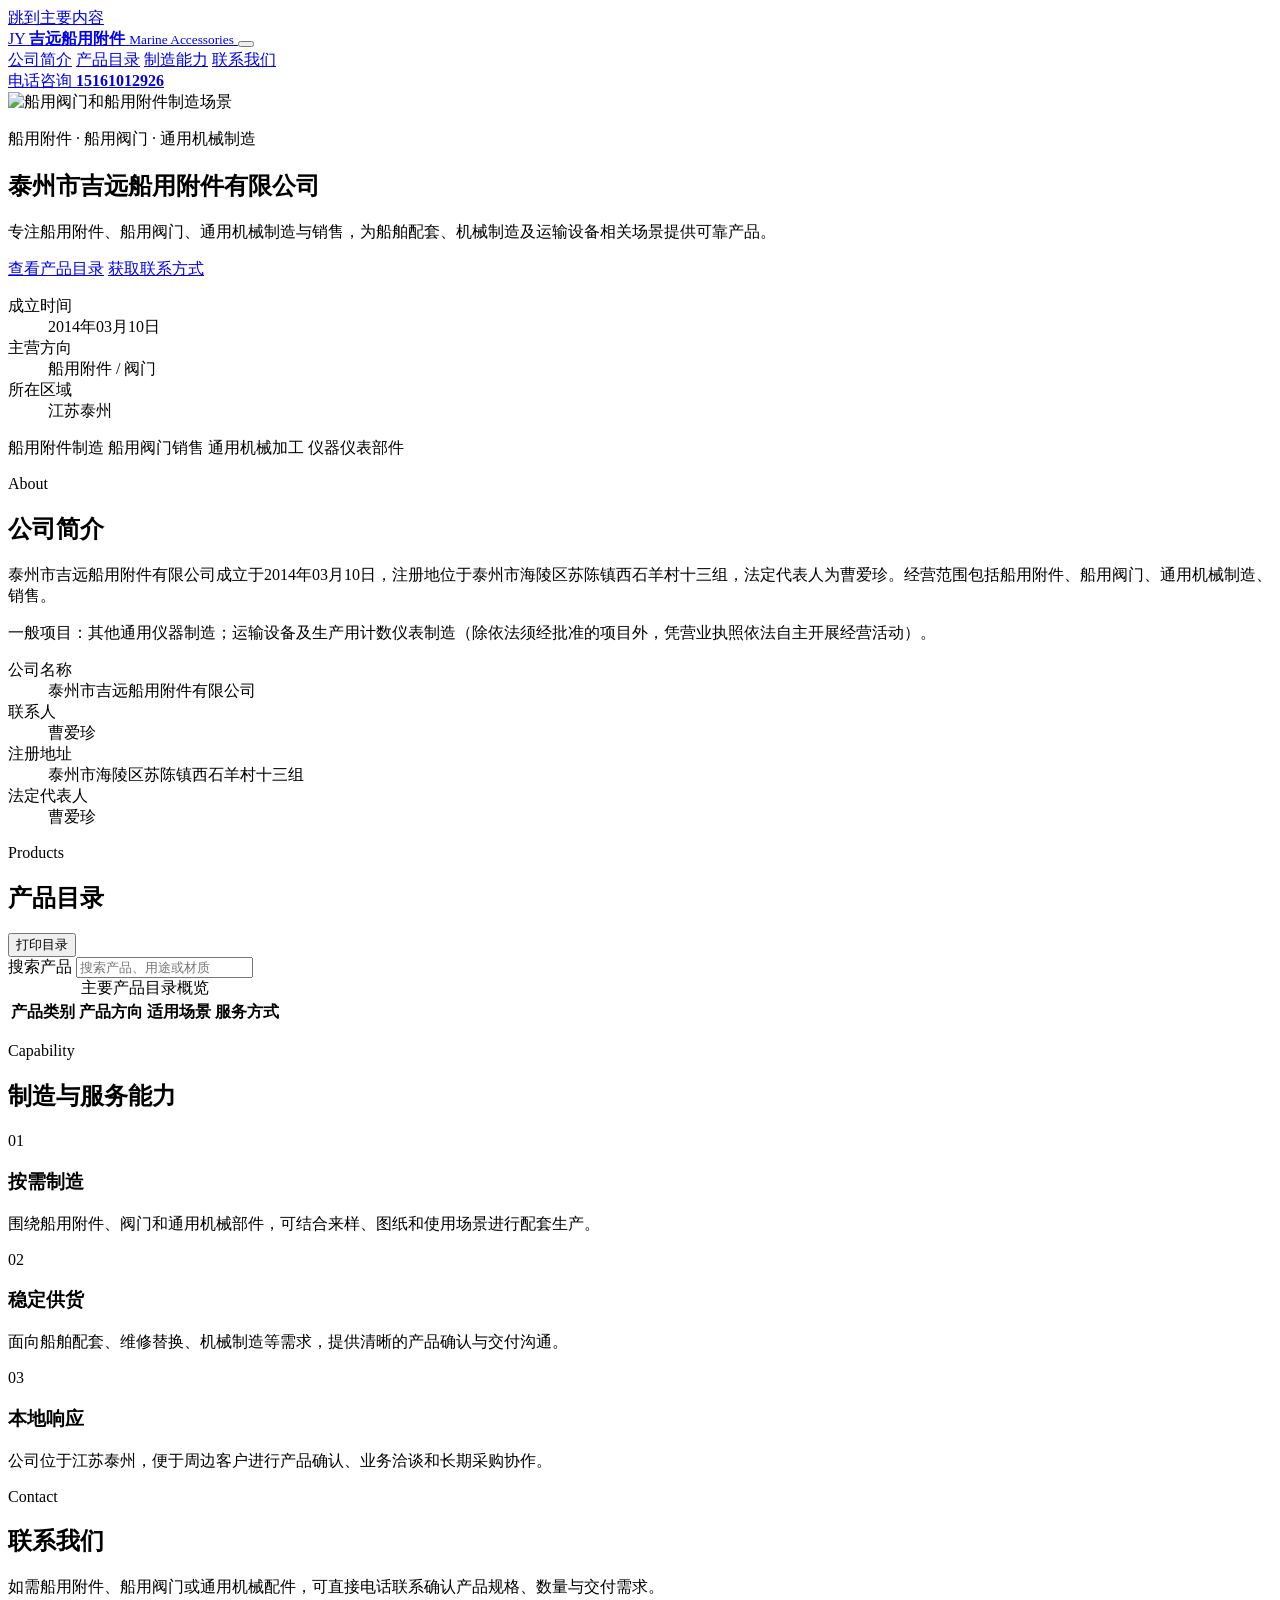
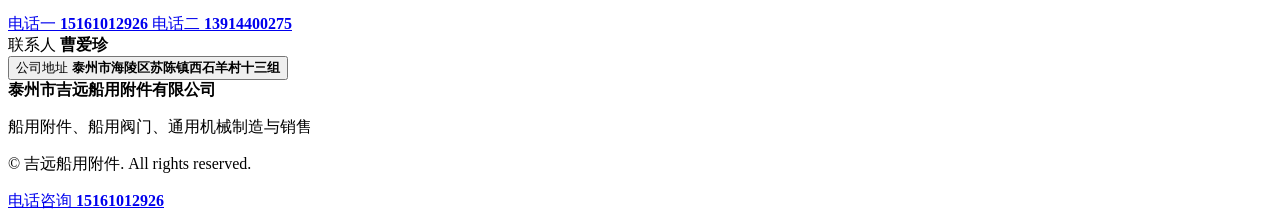
==== index.html @ 758d0b63 "Add files via upload" ====
<!doctype html>
<html lang="zh-CN">
  <head>
    <meta charset="utf-8" />
    <meta name="viewport" content="width=device-width, initial-scale=1" />
    <meta
      name="description"
      content="泰州市吉远船用附件有限公司主营船用附件、船用阀门、通用机械制造与销售。联系人：曹爱珍，电话：15161012926、13914400275。"
    />
    <title>泰州市吉远船用附件有限公司 - 船用附件与船用阀门制造</title>
    <link rel="preload" href="assets/hero-marine-valves.png" as="image" />
    <link rel="stylesheet" href="css/styles.css" />
  </head>
  <body>
    <a class="skip-link" href="#main">跳到主要内容</a>

    <header class="site-header" data-header>
      <nav class="nav-shell" aria-label="主导航">
        <a class="brand" href="#home" aria-label="返回首页">
          <span class="brand-mark" aria-hidden="true">JY</span>
          <span class="brand-text">
            <strong data-site-short-name>吉远船用附件</strong>
            <small>Marine Accessories</small>
          </span>
        </a>

        <button class="nav-toggle" type="button" aria-label="打开导航" aria-expanded="false" data-nav-toggle>
          <span></span>
          <span></span>
          <span></span>
        </button>

        <div class="nav-links" data-nav-links>
          <a href="#about">公司简介</a>
          <a href="#products">产品目录</a>
          <a href="#capability">制造能力</a>
          <a href="#contact">联系我们</a>
        </div>

        <a class="header-call" href="tel:15161012926" data-primary-phone-link>
          <span>电话咨询</span>
          <strong data-primary-phone>15161012926</strong>
        </a>
      </nav>
    </header>

    <main id="main">
      <section class="hero" id="home" aria-label="公司首页">
        <img class="hero-image" src="assets/hero-marine-valves.png" alt="船用阀门和船用附件制造场景" />
        <div class="hero-overlay" aria-hidden="true"></div>
        <div class="hero-content">
          <p class="eyebrow" data-company-tagline>船用附件 · 船用阀门 · 通用机械制造</p>
          <h1 data-company-name>泰州市吉远船用附件有限公司</h1>
          <p class="hero-summary" data-company-summary>
            专注船用附件、船用阀门、通用机械制造与销售，为船舶配套、机械制造及运输设备相关场景提供可靠产品。
          </p>
          <div class="hero-actions" aria-label="快速操作">
            <a class="button button-primary" href="#products">查看产品目录</a>
            <a class="button button-secondary" href="#contact">获取联系方式</a>
          </div>
          <dl class="hero-facts" aria-label="公司概览">
            <div>
              <dt>成立时间</dt>
              <dd data-founded>2014年03月10日</dd>
            </div>
            <div>
              <dt>主营方向</dt>
              <dd>船用附件 / 阀门</dd>
            </div>
            <div>
              <dt>所在区域</dt>
              <dd data-region>江苏泰州</dd>
            </div>
          </dl>
        </div>
      </section>

      <section class="quick-strip" aria-label="重点服务">
        <div class="quick-strip-inner">
          <span>船用附件制造</span>
          <span>船用阀门销售</span>
          <span>通用机械加工</span>
          <span>仪器仪表部件</span>
        </div>
      </section>

      <section class="section about-section" id="about">
        <div class="section-heading">
          <p class="eyebrow">About</p>
          <h2>公司简介</h2>
        </div>
        <div class="about-layout">
          <div class="about-copy">
            <p data-about-text>
              泰州市吉远船用附件有限公司成立于2014年03月10日，注册地位于泰州市海陵区苏陈镇西石羊村十三组，法定代表人为曹爱珍。经营范围包括船用附件、船用阀门、通用机械制造、销售。
            </p>
            <p data-about-extra>
              一般项目：其他通用仪器制造；运输设备及生产用计数仪表制造（除依法须经批准的项目外，凭营业执照依法自主开展经营活动）。
            </p>
          </div>
          <div class="about-panel" aria-label="企业信息">
            <dl>
              <div>
                <dt>公司名称</dt>
                <dd data-company-name-small>泰州市吉远船用附件有限公司</dd>
              </div>
              <div>
                <dt>联系人</dt>
                <dd data-contact-person>曹爱珍</dd>
              </div>
              <div>
                <dt>注册地址</dt>
                <dd data-company-address>泰州市海陵区苏陈镇西石羊村十三组</dd>
              </div>
              <div>
                <dt>法定代表人</dt>
                <dd data-legal-person>曹爱珍</dd>
              </div>
            </dl>
          </div>
        </div>
      </section>

      <section class="section product-section" id="products">
        <div class="section-heading wide">
          <div>
            <p class="eyebrow">Products</p>
            <h2>产品目录</h2>
          </div>
          <button class="button button-ghost" type="button" data-print-catalog>打印目录</button>
        </div>

        <div class="catalog-tools" aria-label="产品筛选">
          <div class="search-wrap">
            <label class="sr-only" for="product-search">搜索产品</label>
            <input id="product-search" type="search" placeholder="搜索产品、用途或材质" data-product-search />
          </div>
          <div class="filter-tabs" role="tablist" aria-label="产品分类" data-product-filters></div>
        </div>

        <div class="product-grid" data-product-grid></div>

        <div class="catalog-table-wrap">
          <table class="catalog-table">
            <caption>
              主要产品目录概览
            </caption>
            <thead>
              <tr>
                <th scope="col">产品类别</th>
                <th scope="col">产品方向</th>
                <th scope="col">适用场景</th>
                <th scope="col">服务方式</th>
              </tr>
            </thead>
            <tbody data-product-table></tbody>
          </table>
        </div>
      </section>

      <section class="section capability-section" id="capability">
        <div class="section-heading">
          <p class="eyebrow">Capability</p>
          <h2>制造与服务能力</h2>
        </div>
        <div class="capability-grid">
          <article>
            <span>01</span>
            <h3>按需制造</h3>
            <p>围绕船用附件、阀门和通用机械部件，可结合来样、图纸和使用场景进行配套生产。</p>
          </article>
          <article>
            <span>02</span>
            <h3>稳定供货</h3>
            <p>面向船舶配套、维修替换、机械制造等需求，提供清晰的产品确认与交付沟通。</p>
          </article>
          <article>
            <span>03</span>
            <h3>本地响应</h3>
            <p>公司位于江苏泰州，便于周边客户进行产品确认、业务洽谈和长期采购协作。</p>
          </article>
        </div>
      </section>

      <section class="contact-section" id="contact">
        <div class="contact-inner">
          <div class="contact-copy">
            <p class="eyebrow">Contact</p>
            <h2>联系我们</h2>
            <p>如需船用附件、船用阀门或通用机械配件，可直接电话联系确认产品规格、数量与交付需求。</p>
          </div>
          <div class="contact-list" aria-label="联系方式">
            <a class="contact-item" href="tel:15161012926" data-phone-one-link>
              <span>电话一</span>
              <strong data-phone-one>15161012926</strong>
            </a>
            <a class="contact-item" href="tel:13914400275" data-phone-two-link>
              <span>电话二</span>
              <strong data-phone-two>13914400275</strong>
            </a>
            <div class="contact-item">
              <span>联系人</span>
              <strong data-contact-person-small>曹爱珍</strong>
            </div>
            <button class="contact-item contact-address" type="button" data-copy-address>
              <span>公司地址</span>
              <strong data-company-address-small>泰州市海陵区苏陈镇西石羊村十三组</strong>
            </button>
          </div>
        </div>
      </section>
    </main>

    <footer class="site-footer">
      <div>
        <strong data-footer-company>泰州市吉远船用附件有限公司</strong>
        <p>船用附件、船用阀门、通用机械制造与销售</p>
      </div>
      <p>© <span data-year></span> <span data-footer-short>吉远船用附件</span>. All rights reserved.</p>
    </footer>

    <a class="floating-call" href="tel:15161012926" aria-label="拨打电话 15161012926" data-floating-phone>
      <span>电话咨询</span>
      <strong>15161012926</strong>
    </a>

    <script src="js/site-data.js"></script>
    <script src="js/main.js"></script>
  </body>
</html>
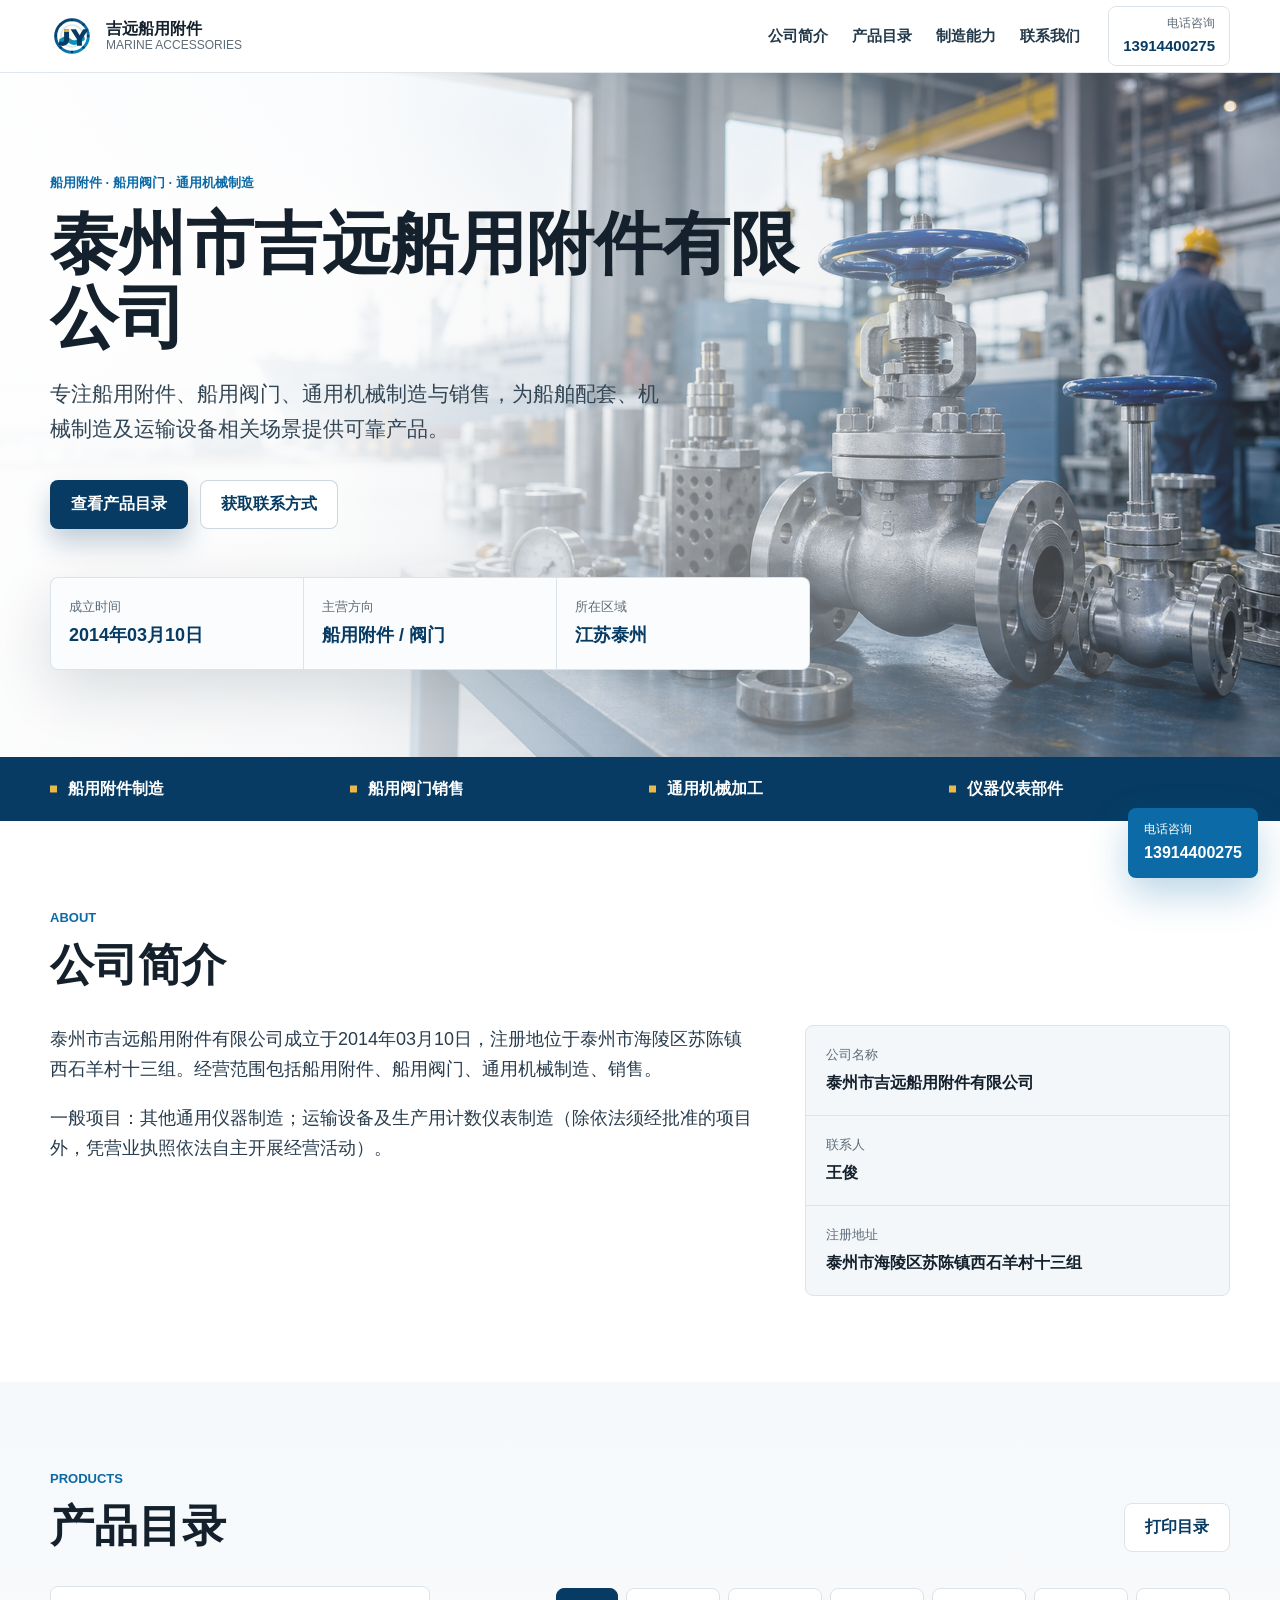
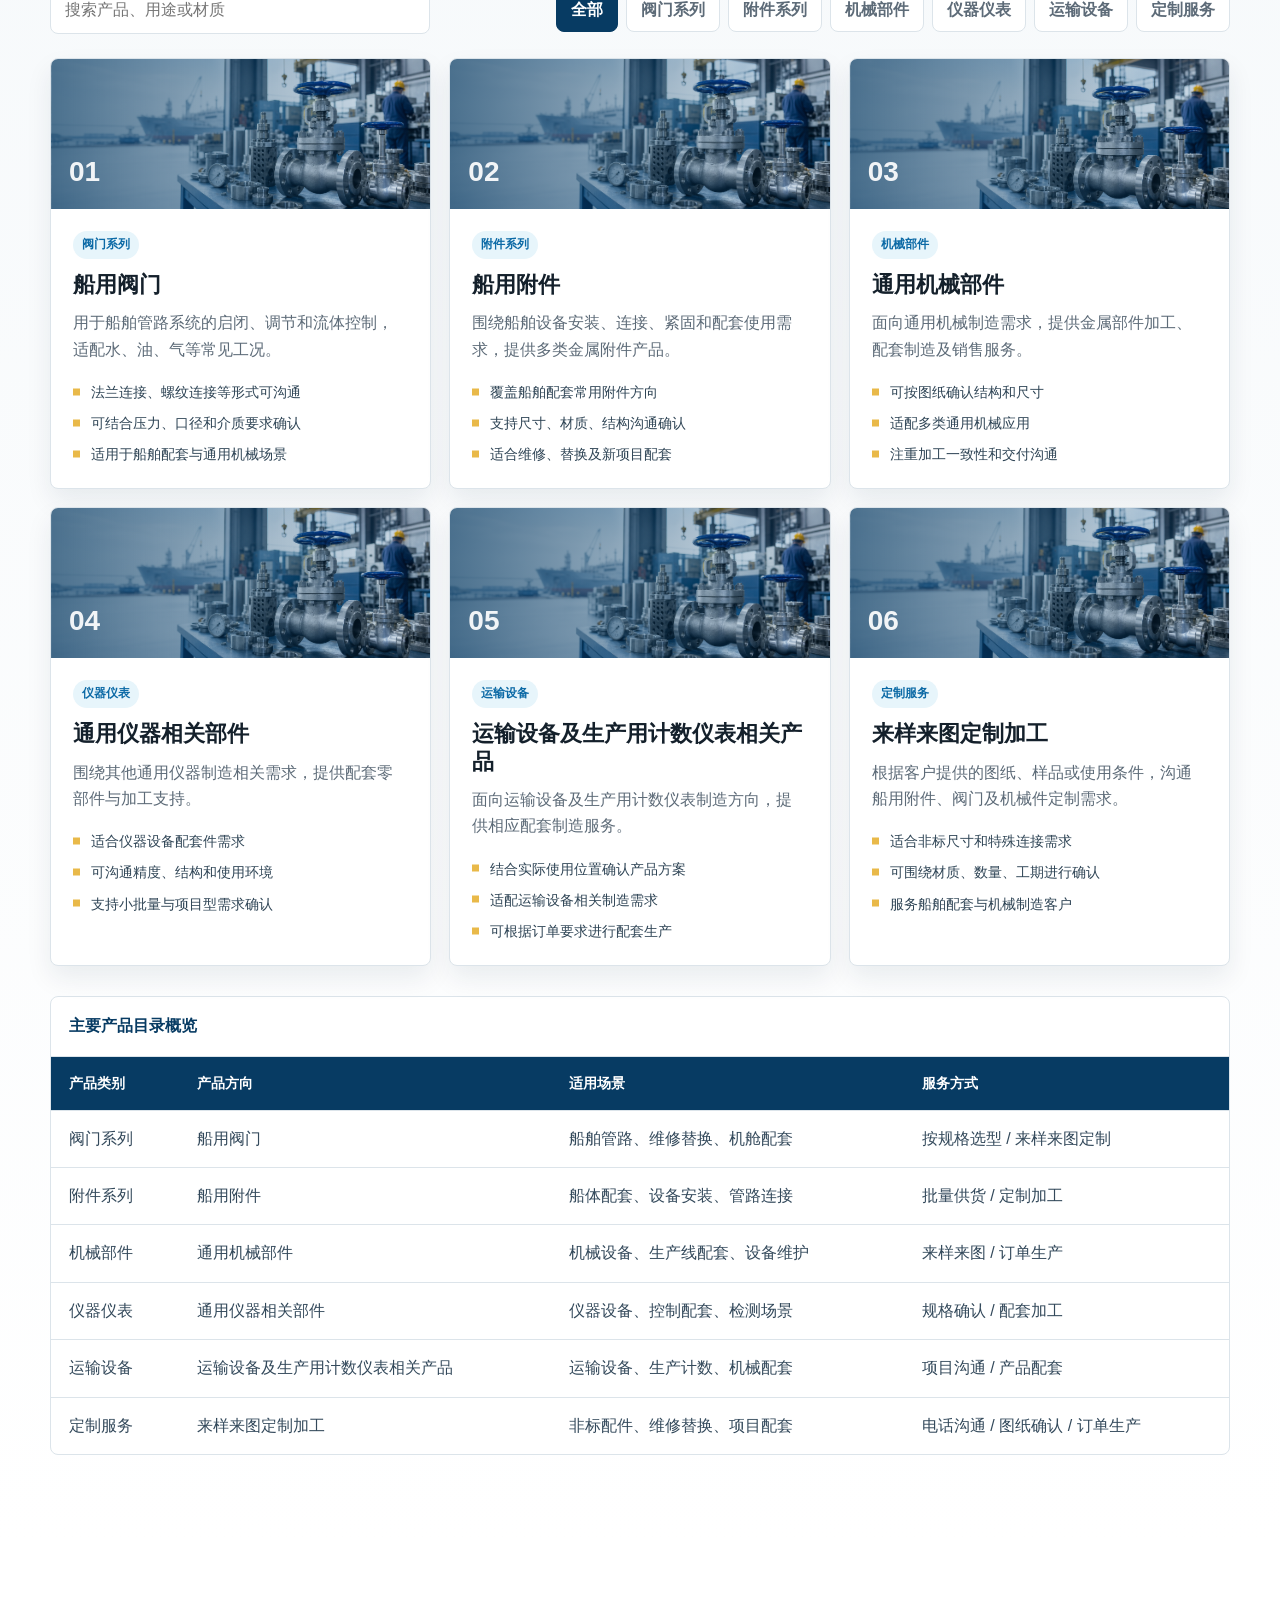
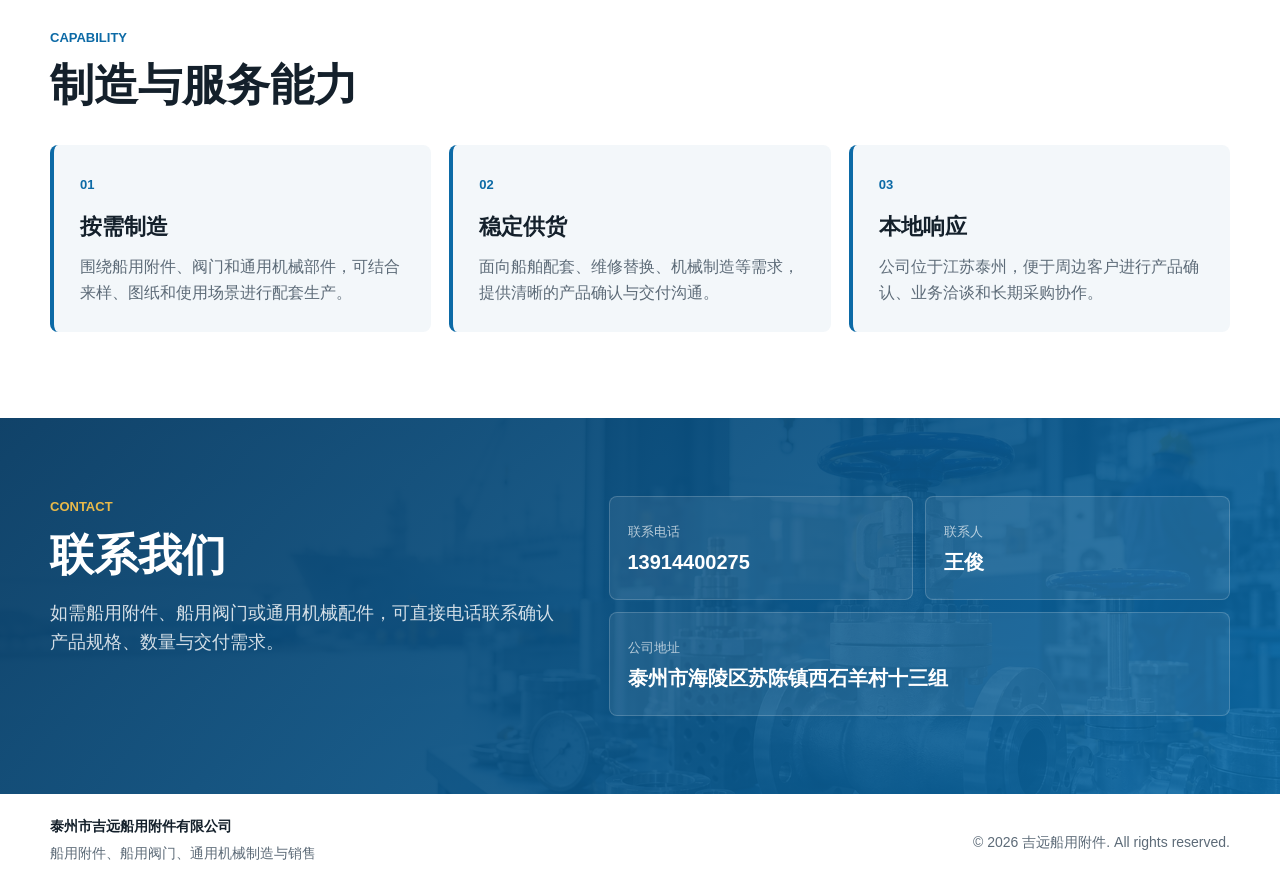
==== commit 1adcdfb9: "Add files via upload" ====
--- a/index.html
+++ b/index.html
@@ -5,9 +5,10 @@
     <meta name="viewport" content="width=device-width, initial-scale=1" />
     <meta
       name="description"
-      content="泰州市吉远船用附件有限公司主营船用附件、船用阀门、通用机械制造与销售。联系人：曹爱珍，电话：15161012926、13914400275。"
+      content="泰州市吉远船用附件有限公司主营船用附件、船用阀门、通用机械制造与销售。联系人：王俊，电话：13914400275。"
     />
     <title>泰州市吉远船用附件有限公司 - 船用附件与船用阀门制造</title>
+    <link rel="icon" type="image/svg+xml" href="assets/logo-jiyuan-mark.svg" />
     <link rel="preload" href="assets/hero-marine-valves.png" as="image" />
     <link rel="stylesheet" href="css/styles.css" />
   </head>
@@ -17,7 +18,7 @@
     <header class="site-header" data-header>
       <nav class="nav-shell" aria-label="主导航">
         <a class="brand" href="#home" aria-label="返回首页">
-          <span class="brand-mark" aria-hidden="true">JY</span>
+          <img class="brand-logo" src="assets/logo-jiyuan-mark.svg" alt="吉远船用附件标志" />
           <span class="brand-text">
             <strong data-site-short-name>吉远船用附件</strong>
             <small>Marine Accessories</small>
@@ -37,9 +38,9 @@
           <a href="#contact">联系我们</a>
         </div>
 
-        <a class="header-call" href="tel:15161012926" data-primary-phone-link>
+        <a class="header-call" href="tel:13914400275" data-primary-phone-link>
           <span>电话咨询</span>
-          <strong data-primary-phone>15161012926</strong>
+          <strong data-primary-phone>13914400275</strong>
         </a>
       </nav>
     </header>
@@ -92,7 +93,7 @@
         <div class="about-layout">
           <div class="about-copy">
             <p data-about-text>
-              泰州市吉远船用附件有限公司成立于2014年03月10日，注册地位于泰州市海陵区苏陈镇西石羊村十三组，法定代表人为曹爱珍。经营范围包括船用附件、船用阀门、通用机械制造、销售。
+              泰州市吉远船用附件有限公司成立于2014年03月10日，注册地位于泰州市海陵区苏陈镇西石羊村十三组。经营范围包括船用附件、船用阀门、通用机械制造、销售。
             </p>
             <p data-about-extra>
               一般项目：其他通用仪器制造；运输设备及生产用计数仪表制造（除依法须经批准的项目外，凭营业执照依法自主开展经营活动）。
@@ -106,15 +107,11 @@
               </div>
               <div>
                 <dt>联系人</dt>
-                <dd data-contact-person>曹爱珍</dd>
+                <dd data-contact-person>王俊</dd>
               </div>
               <div>
                 <dt>注册地址</dt>
                 <dd data-company-address>泰州市海陵区苏陈镇西石羊村十三组</dd>
-              </div>
-              <div>
-                <dt>法定代表人</dt>
-                <dd data-legal-person>曹爱珍</dd>
               </div>
             </dl>
           </div>
@@ -190,17 +187,13 @@
             <p>如需船用附件、船用阀门或通用机械配件，可直接电话联系确认产品规格、数量与交付需求。</p>
           </div>
           <div class="contact-list" aria-label="联系方式">
-            <a class="contact-item" href="tel:15161012926" data-phone-one-link>
-              <span>电话一</span>
-              <strong data-phone-one>15161012926</strong>
-            </a>
-            <a class="contact-item" href="tel:13914400275" data-phone-two-link>
-              <span>电话二</span>
-              <strong data-phone-two>13914400275</strong>
+            <a class="contact-item" href="tel:13914400275" data-phone-one-link>
+              <span>联系电话</span>
+              <strong data-phone-one>13914400275</strong>
             </a>
             <div class="contact-item">
               <span>联系人</span>
-              <strong data-contact-person-small>曹爱珍</strong>
+              <strong data-contact-person-small>王俊</strong>
             </div>
             <button class="contact-item contact-address" type="button" data-copy-address>
               <span>公司地址</span>
@@ -219,9 +212,9 @@
       <p>© <span data-year></span> <span data-footer-short>吉远船用附件</span>. All rights reserved.</p>
     </footer>
 
-    <a class="floating-call" href="tel:15161012926" aria-label="拨打电话 15161012926" data-floating-phone>
+    <a class="floating-call" href="tel:13914400275" aria-label="拨打电话 13914400275" data-floating-phone>
       <span>电话咨询</span>
-      <strong>15161012926</strong>
+      <strong>13914400275</strong>
     </a>
 
     <script src="js/site-data.js"></script>
--- a/css/styles.css
+++ b/css/styles.css
@@ -0,0 +1,895 @@
+:root {
+  --ink: #14202b;
+  --muted: #5d6b78;
+  --line: #dce4ea;
+  --paper: #ffffff;
+  --soft: #f3f7fa;
+  --navy: #073b63;
+  --blue: #0c6aa6;
+  --cyan: #0b91b9;
+  --steel: #637487;
+  --yellow: #e9b949;
+  --shadow: 0 20px 60px rgba(9, 33, 53, 0.14);
+  --radius: 8px;
+  --max: 1180px;
+}
+
+* {
+  box-sizing: border-box;
+}
+
+html {
+  scroll-behavior: smooth;
+}
+
+body {
+  margin: 0;
+  color: var(--ink);
+  background: var(--paper);
+  font-family:
+    "Microsoft YaHei",
+    "PingFang SC",
+    "Noto Sans SC",
+    Arial,
+    sans-serif;
+  line-height: 1.65;
+}
+
+a {
+  color: inherit;
+  text-decoration: none;
+}
+
+button,
+input {
+  font: inherit;
+}
+
+img {
+  display: block;
+  max-width: 100%;
+}
+
+.skip-link,
+.sr-only {
+  position: absolute;
+  width: 1px;
+  height: 1px;
+  padding: 0;
+  margin: -1px;
+  overflow: hidden;
+  clip: rect(0, 0, 0, 0);
+  white-space: nowrap;
+  border: 0;
+}
+
+.skip-link:focus {
+  z-index: 999;
+  top: 12px;
+  left: 12px;
+  width: auto;
+  height: auto;
+  padding: 10px 14px;
+  clip: auto;
+  color: #fff;
+  background: var(--navy);
+}
+
+.site-header {
+  position: sticky;
+  top: 0;
+  z-index: 30;
+  background: rgba(255, 255, 255, 0.94);
+  border-bottom: 1px solid rgba(220, 228, 234, 0.9);
+  backdrop-filter: blur(14px);
+}
+
+.nav-shell {
+  width: min(100% - 40px, var(--max));
+  min-height: 72px;
+  margin: 0 auto;
+  display: flex;
+  align-items: center;
+  gap: 28px;
+}
+
+.brand {
+  display: inline-flex;
+  align-items: center;
+  gap: 12px;
+  min-width: 240px;
+}
+
+.brand-logo {
+  width: 44px;
+  height: 44px;
+  object-fit: contain;
+  flex: 0 0 auto;
+}
+
+.brand-text {
+  display: grid;
+  line-height: 1.2;
+}
+
+.brand-text strong {
+  font-size: 16px;
+  white-space: nowrap;
+}
+
+.brand-text small {
+  color: var(--muted);
+  font-size: 12px;
+  text-transform: uppercase;
+}
+
+.nav-links {
+  display: flex;
+  align-items: center;
+  justify-content: center;
+  gap: 24px;
+  margin-left: auto;
+}
+
+.nav-links a {
+  color: #24394a;
+  font-size: 15px;
+  font-weight: 600;
+}
+
+.nav-links a:hover {
+  color: var(--blue);
+}
+
+.header-call {
+  display: inline-grid;
+  gap: 0;
+  padding: 7px 14px;
+  border: 1px solid var(--line);
+  border-radius: var(--radius);
+  background: #fff;
+  text-align: right;
+}
+
+.header-call span {
+  color: var(--muted);
+  font-size: 12px;
+}
+
+.header-call strong {
+  color: var(--navy);
+  font-size: 15px;
+}
+
+.nav-toggle {
+  display: none;
+  width: 42px;
+  height: 42px;
+  margin-left: auto;
+  padding: 0;
+  border: 1px solid var(--line);
+  border-radius: var(--radius);
+  background: #fff;
+}
+
+.nav-toggle span {
+  width: 18px;
+  height: 2px;
+  display: block;
+  margin: 4px auto;
+  background: var(--ink);
+}
+
+.hero {
+  position: relative;
+  min-height: clamp(560px, 76svh, 760px);
+  display: grid;
+  align-items: center;
+  overflow: hidden;
+  isolation: isolate;
+}
+
+.hero-image,
+.hero-overlay {
+  position: absolute;
+  inset: 0;
+  width: 100%;
+  height: 100%;
+}
+
+.hero-image {
+  object-fit: cover;
+  object-position: 62% center;
+  z-index: -2;
+}
+
+.hero-overlay {
+  z-index: -1;
+  background:
+    linear-gradient(90deg, rgba(255, 255, 255, 0.96) 0%, rgba(255, 255, 255, 0.9) 26%, rgba(255, 255, 255, 0.5) 52%, rgba(255, 255, 255, 0.1) 100%),
+    linear-gradient(0deg, rgba(3, 23, 38, 0.18), rgba(3, 23, 38, 0.02));
+}
+
+.hero-content {
+  width: min(100% - 40px, var(--max));
+  margin: 0 auto;
+  padding: 80px 0 68px;
+}
+
+.eyebrow {
+  margin: 0 0 12px;
+  color: var(--blue);
+  font-size: 13px;
+  font-weight: 800;
+  letter-spacing: 0;
+  text-transform: uppercase;
+}
+
+.hero h1 {
+  max-width: 780px;
+  margin: 0;
+  font-size: clamp(36px, 6vw, 68px);
+  line-height: 1.1;
+  letter-spacing: 0;
+}
+
+.hero-summary {
+  max-width: 620px;
+  margin: 22px 0 0;
+  color: #334655;
+  font-size: clamp(17px, 2vw, 21px);
+}
+
+.hero-actions {
+  display: flex;
+  flex-wrap: wrap;
+  gap: 12px;
+  margin: 34px 0 0;
+}
+
+.button {
+  min-height: 46px;
+  display: inline-flex;
+  align-items: center;
+  justify-content: center;
+  gap: 8px;
+  padding: 10px 20px;
+  border: 1px solid transparent;
+  border-radius: var(--radius);
+  cursor: pointer;
+  font-weight: 800;
+  transition:
+    transform 0.2s ease,
+    box-shadow 0.2s ease,
+    background 0.2s ease;
+}
+
+.button:hover {
+  transform: translateY(-1px);
+}
+
+.button-primary {
+  color: #fff;
+  background: var(--navy);
+  box-shadow: 0 14px 26px rgba(7, 59, 99, 0.24);
+}
+
+.button-secondary {
+  color: var(--navy);
+  background: rgba(255, 255, 255, 0.86);
+  border-color: rgba(7, 59, 99, 0.2);
+}
+
+.button-ghost {
+  color: var(--navy);
+  background: #fff;
+  border-color: var(--line);
+}
+
+.hero-facts {
+  max-width: 760px;
+  display: grid;
+  grid-template-columns: repeat(3, minmax(0, 1fr));
+  gap: 1px;
+  margin: 48px 0 0;
+  padding: 0;
+  overflow: hidden;
+  border: 1px solid rgba(220, 228, 234, 0.95);
+  border-radius: var(--radius);
+  background: var(--line);
+  box-shadow: var(--shadow);
+}
+
+.hero-facts div {
+  padding: 18px;
+  background: rgba(255, 255, 255, 0.9);
+}
+
+.hero-facts dt {
+  color: var(--muted);
+  font-size: 13px;
+}
+
+.hero-facts dd {
+  margin: 4px 0 0;
+  color: var(--navy);
+  font-size: 18px;
+  font-weight: 800;
+}
+
+.quick-strip {
+  background: var(--navy);
+  color: #fff;
+}
+
+.quick-strip-inner {
+  width: min(100% - 40px, var(--max));
+  min-height: 64px;
+  margin: 0 auto;
+  display: grid;
+  grid-template-columns: repeat(4, minmax(0, 1fr));
+  align-items: center;
+  gap: 18px;
+}
+
+.quick-strip-inner span {
+  position: relative;
+  padding-left: 18px;
+  font-weight: 700;
+}
+
+.quick-strip-inner span::before {
+  content: "";
+  position: absolute;
+  left: 0;
+  top: 50%;
+  width: 7px;
+  height: 7px;
+  background: var(--yellow);
+  transform: translateY(-50%);
+}
+
+.section {
+  width: min(100% - 40px, var(--max));
+  margin: 0 auto;
+  padding: 86px 0;
+}
+
+.section-heading {
+  max-width: 720px;
+  margin-bottom: 34px;
+}
+
+.section-heading.wide {
+  max-width: none;
+  display: flex;
+  align-items: end;
+  justify-content: space-between;
+  gap: 24px;
+}
+
+.section-heading h2,
+.contact-copy h2 {
+  margin: 0;
+  font-size: clamp(28px, 4vw, 44px);
+  line-height: 1.15;
+  letter-spacing: 0;
+}
+
+.about-layout {
+  display: grid;
+  grid-template-columns: minmax(0, 1.25fr) minmax(320px, 0.75fr);
+  gap: 46px;
+  align-items: start;
+}
+
+.about-copy {
+  color: #293d4e;
+  font-size: 18px;
+}
+
+.about-copy p {
+  margin: 0 0 20px;
+}
+
+.about-panel {
+  border: 1px solid var(--line);
+  border-radius: var(--radius);
+  background: var(--soft);
+}
+
+.about-panel dl {
+  margin: 0;
+}
+
+.about-panel div {
+  padding: 18px 20px;
+  border-bottom: 1px solid var(--line);
+}
+
+.about-panel div:last-child {
+  border-bottom: 0;
+}
+
+.about-panel dt {
+  color: var(--muted);
+  font-size: 13px;
+}
+
+.about-panel dd {
+  margin: 5px 0 0;
+  font-weight: 800;
+}
+
+.product-section {
+  width: 100%;
+  max-width: none;
+  padding-left: max(20px, calc((100% - var(--max)) / 2));
+  padding-right: max(20px, calc((100% - var(--max)) / 2));
+  background: linear-gradient(180deg, #f6f9fb 0%, #fff 100%);
+}
+
+.catalog-tools {
+  display: grid;
+  grid-template-columns: minmax(260px, 380px) 1fr;
+  gap: 16px;
+  align-items: center;
+  margin-bottom: 24px;
+}
+
+.search-wrap input {
+  width: 100%;
+  min-height: 46px;
+  padding: 10px 14px;
+  border: 1px solid var(--line);
+  border-radius: var(--radius);
+  background: #fff;
+  outline: none;
+}
+
+.search-wrap input:focus {
+  border-color: var(--blue);
+  box-shadow: 0 0 0 4px rgba(12, 106, 166, 0.12);
+}
+
+.filter-tabs {
+  display: flex;
+  flex-wrap: wrap;
+  justify-content: flex-end;
+  gap: 8px;
+}
+
+.filter-tabs button {
+  min-height: 40px;
+  padding: 8px 14px;
+  color: var(--muted);
+  border: 1px solid var(--line);
+  border-radius: var(--radius);
+  background: #fff;
+  cursor: pointer;
+  font-weight: 700;
+}
+
+.filter-tabs button[aria-selected="true"] {
+  color: #fff;
+  border-color: var(--navy);
+  background: var(--navy);
+}
+
+.product-grid {
+  display: grid;
+  grid-template-columns: repeat(3, minmax(0, 1fr));
+  gap: 18px;
+}
+
+.product-card {
+  display: grid;
+  grid-template-rows: 150px 1fr;
+  min-height: 420px;
+  overflow: hidden;
+  border: 1px solid var(--line);
+  border-radius: var(--radius);
+  background: #fff;
+  box-shadow: 0 12px 26px rgba(16, 44, 64, 0.08);
+}
+
+.product-visual {
+  position: relative;
+  background-image:
+    linear-gradient(90deg, rgba(7, 59, 99, 0.72), rgba(12, 106, 166, 0.1)),
+    url("../assets/hero-marine-valves.png");
+  background-size: cover;
+  background-position: var(--visual-position, center);
+}
+
+.product-visual span {
+  position: absolute;
+  left: 18px;
+  bottom: 14px;
+  color: rgba(255, 255, 255, 0.92);
+  font-size: 28px;
+  font-weight: 900;
+}
+
+.product-body {
+  display: grid;
+  align-content: start;
+  padding: 22px;
+}
+
+.product-category {
+  width: fit-content;
+  margin-bottom: 12px;
+  padding: 4px 9px;
+  color: var(--blue);
+  background: #e7f5fb;
+  border-radius: 999px;
+  font-size: 12px;
+  font-weight: 800;
+}
+
+.product-card h3 {
+  margin: 0;
+  font-size: 22px;
+  line-height: 1.25;
+}
+
+.product-card p {
+  margin: 12px 0 0;
+  color: var(--muted);
+}
+
+.product-card ul {
+  display: grid;
+  gap: 8px;
+  margin: 18px 0 0;
+  padding: 0;
+  list-style: none;
+}
+
+.product-card li {
+  position: relative;
+  padding-left: 18px;
+  color: #2e4455;
+  font-size: 14px;
+}
+
+.product-card li::before {
+  content: "";
+  position: absolute;
+  left: 0;
+  top: 0.75em;
+  width: 7px;
+  height: 7px;
+  background: var(--yellow);
+  transform: translateY(-50%);
+}
+
+.catalog-table-wrap {
+  margin-top: 30px;
+  overflow-x: auto;
+  border: 1px solid var(--line);
+  border-radius: var(--radius);
+  background: #fff;
+}
+
+.catalog-table {
+  width: 100%;
+  min-width: 760px;
+  border-collapse: collapse;
+}
+
+.catalog-table caption {
+  padding: 16px 18px;
+  color: var(--navy);
+  font-weight: 900;
+  text-align: left;
+}
+
+.catalog-table th,
+.catalog-table td {
+  padding: 15px 18px;
+  border-top: 1px solid var(--line);
+  text-align: left;
+  vertical-align: top;
+}
+
+.catalog-table th {
+  color: #fff;
+  background: var(--navy);
+  font-size: 14px;
+}
+
+.catalog-table td {
+  color: #33495b;
+}
+
+.capability-grid {
+  display: grid;
+  grid-template-columns: repeat(3, minmax(0, 1fr));
+  gap: 18px;
+}
+
+.capability-grid article {
+  padding: 26px;
+  border-left: 4px solid var(--blue);
+  border-radius: var(--radius);
+  background: var(--soft);
+}
+
+.capability-grid span {
+  color: var(--blue);
+  font-size: 13px;
+  font-weight: 900;
+}
+
+.capability-grid h3 {
+  margin: 12px 0 8px;
+  font-size: 22px;
+}
+
+.capability-grid p {
+  margin: 0;
+  color: var(--muted);
+}
+
+.contact-section {
+  color: #fff;
+  background:
+    linear-gradient(135deg, rgba(7, 59, 99, 0.96), rgba(12, 106, 166, 0.9)),
+    url("../assets/hero-marine-valves.png");
+  background-size: cover;
+  background-position: center;
+}
+
+.contact-inner {
+  width: min(100% - 40px, var(--max));
+  margin: 0 auto;
+  display: grid;
+  grid-template-columns: minmax(0, 0.9fr) minmax(360px, 1.1fr);
+  gap: 50px;
+  padding: 78px 0;
+  align-items: start;
+}
+
+.contact-copy p:not(.eyebrow) {
+  max-width: 560px;
+  color: rgba(255, 255, 255, 0.82);
+  font-size: 18px;
+}
+
+.contact-copy .eyebrow {
+  color: var(--yellow);
+}
+
+.contact-list {
+  display: grid;
+  grid-template-columns: repeat(2, minmax(0, 1fr));
+  gap: 12px;
+}
+
+.contact-item {
+  min-height: 104px;
+  display: grid;
+  align-content: center;
+  gap: 6px;
+  padding: 18px;
+  color: #fff;
+  border: 1px solid rgba(255, 255, 255, 0.18);
+  border-radius: var(--radius);
+  background: rgba(255, 255, 255, 0.08);
+  text-align: left;
+}
+
+button.contact-item {
+  cursor: pointer;
+}
+
+.contact-item span {
+  color: rgba(255, 255, 255, 0.68);
+  font-size: 13px;
+}
+
+.contact-item strong {
+  font-size: 20px;
+  line-height: 1.35;
+}
+
+.contact-address {
+  grid-column: 1 / -1;
+}
+
+.site-footer {
+  width: min(100% - 40px, var(--max));
+  min-height: 96px;
+  margin: 0 auto;
+  display: flex;
+  align-items: center;
+  justify-content: space-between;
+  gap: 24px;
+  color: var(--muted);
+  font-size: 14px;
+}
+
+.site-footer strong {
+  color: var(--ink);
+}
+
+.site-footer p {
+  margin: 4px 0;
+}
+
+.floating-call {
+  position: fixed;
+  right: 22px;
+  bottom: 22px;
+  z-index: 20;
+  display: grid;
+  gap: 0;
+  padding: 12px 16px;
+  color: #fff;
+  background: var(--blue);
+  border-radius: var(--radius);
+  box-shadow: 0 16px 38px rgba(12, 106, 166, 0.28);
+}
+
+.floating-call span {
+  font-size: 12px;
+}
+
+.floating-call strong {
+  font-size: 16px;
+}
+
+@media (max-width: 960px) {
+  .header-call {
+    display: none;
+  }
+
+  .nav-toggle {
+    display: inline-grid;
+    place-items: center;
+  }
+
+  .nav-links {
+    position: absolute;
+    left: 20px;
+    right: 20px;
+    top: 78px;
+    display: none;
+    flex-direction: column;
+    align-items: stretch;
+    gap: 0;
+    margin: 0;
+    overflow: hidden;
+    border: 1px solid var(--line);
+    border-radius: var(--radius);
+    background: #fff;
+    box-shadow: var(--shadow);
+  }
+
+  .nav-links.is-open {
+    display: flex;
+  }
+
+  .nav-links a {
+    padding: 14px 16px;
+    border-bottom: 1px solid var(--line);
+  }
+
+  .nav-links a:last-child {
+    border-bottom: 0;
+  }
+
+  .quick-strip-inner,
+  .about-layout,
+  .catalog-tools,
+  .capability-grid,
+  .contact-inner {
+    grid-template-columns: 1fr;
+  }
+
+  .filter-tabs {
+    justify-content: flex-start;
+  }
+
+  .product-grid {
+    grid-template-columns: repeat(2, minmax(0, 1fr));
+  }
+}
+
+@media (max-width: 640px) {
+  .nav-shell,
+  .hero-content,
+  .section,
+  .contact-inner,
+  .site-footer,
+  .quick-strip-inner {
+    width: min(100% - 28px, var(--max));
+  }
+
+  .brand {
+    min-width: 0;
+  }
+
+  .brand-text strong {
+    max-width: 210px;
+    overflow: hidden;
+    text-overflow: ellipsis;
+  }
+
+  .hero {
+    min-height: 660px;
+  }
+
+  .hero-overlay {
+    background: linear-gradient(90deg, rgba(255, 255, 255, 0.96), rgba(255, 255, 255, 0.76));
+  }
+
+  .hero h1 {
+    font-size: 38px;
+  }
+
+  .hero-facts,
+  .product-grid,
+  .contact-list {
+    grid-template-columns: 1fr;
+  }
+
+  .section {
+    padding: 64px 0;
+  }
+
+  .product-section {
+    padding-left: 14px;
+    padding-right: 14px;
+  }
+
+  .section-heading.wide {
+    display: grid;
+    align-items: start;
+  }
+
+  .product-card {
+    min-height: auto;
+  }
+
+  .site-footer {
+    padding: 22px 0 86px;
+    display: grid;
+  }
+
+  .floating-call {
+    left: 14px;
+    right: 14px;
+    bottom: 14px;
+    display: flex;
+    justify-content: center;
+    gap: 10px;
+    text-align: center;
+  }
+}
+
+@media print {
+  .site-header,
+  .hero,
+  .quick-strip,
+  .about-section,
+  .capability-section,
+  .contact-section,
+  .site-footer,
+  .floating-call,
+  .catalog-tools,
+  .button {
+    display: none !important;
+  }
+
+  .product-section {
+    padding: 0;
+    background: #fff;
+  }
+
+  .product-grid {
+    grid-template-columns: repeat(2, 1fr);
+  }
+}
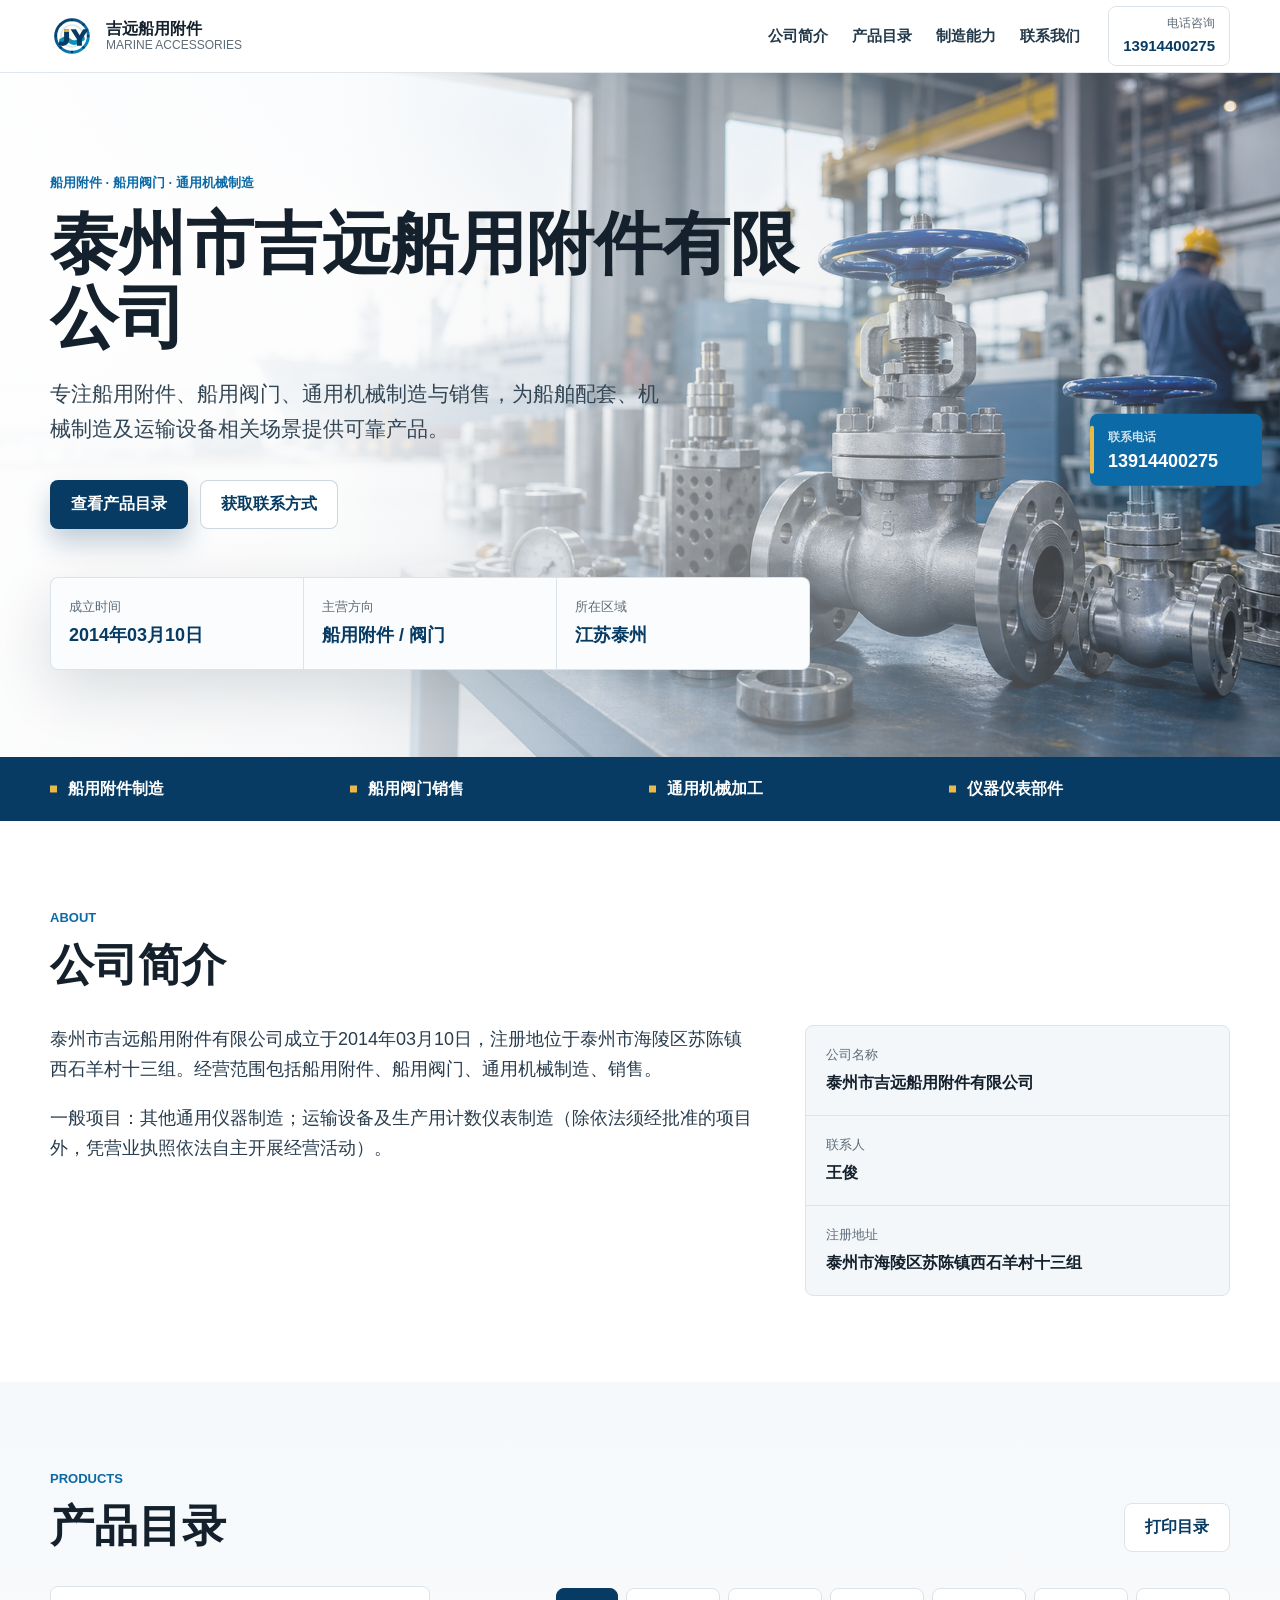
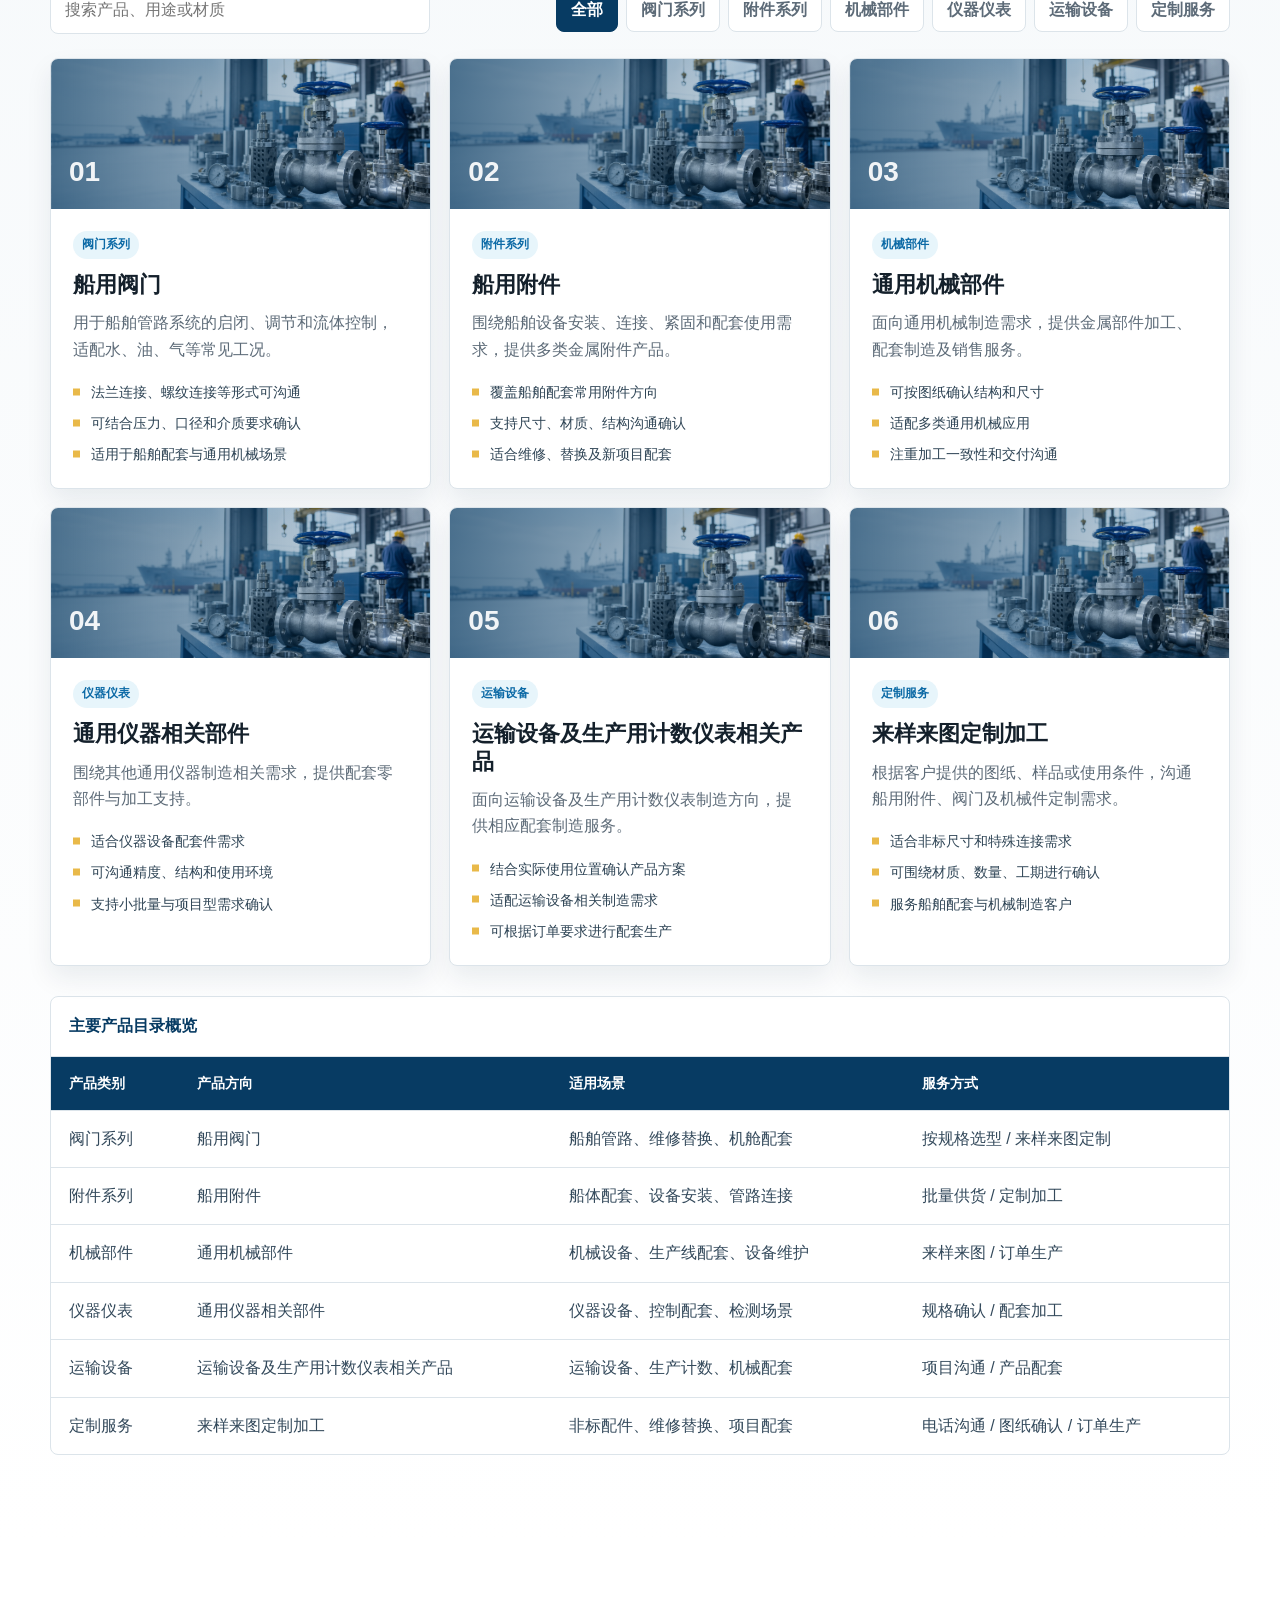
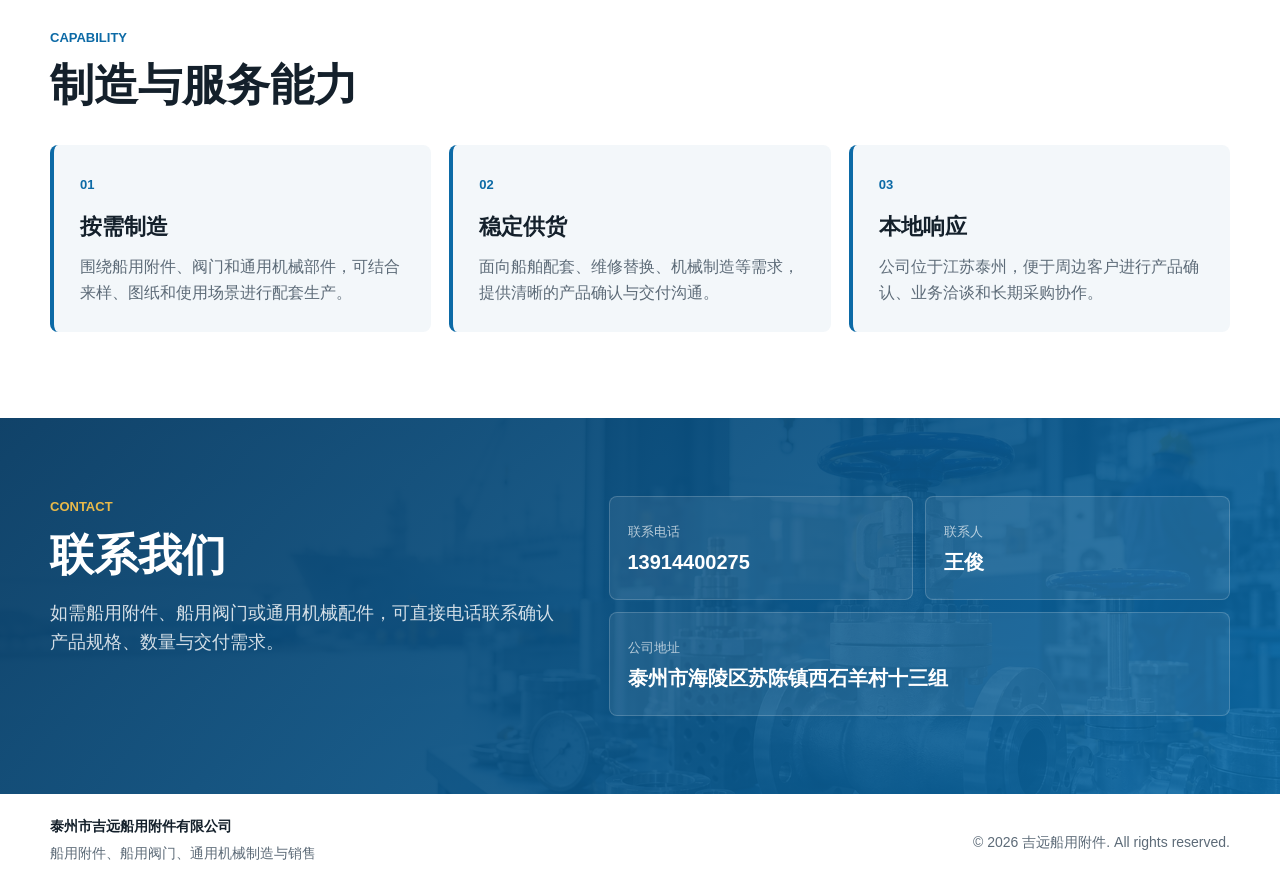
==== commit 3d21a5f7: "Add files via upload" ====
--- a/index.html
+++ b/index.html
@@ -212,8 +212,8 @@
       <p>© <span data-year></span> <span data-footer-short>吉远船用附件</span>. All rights reserved.</p>
     </footer>
 
-    <a class="floating-call" href="tel:13914400275" aria-label="拨打电话 13914400275" data-floating-phone>
-      <span>电话咨询</span>
+    <a class="floating-call" href="tel:13914400275" aria-label="拨打联系电话 13914400275" data-floating-phone>
+      <span>联系电话</span>
       <strong>13914400275</strong>
     </a>
 
--- a/css/styles.css
+++ b/css/styles.css
@@ -721,24 +721,50 @@
 
 .floating-call {
   position: fixed;
-  right: 22px;
-  bottom: 22px;
-  z-index: 20;
-  display: grid;
-  gap: 0;
-  padding: 12px 16px;
+  right: 18px;
+  top: 50%;
+  z-index: 40;
+  display: grid;
+  gap: 2px;
+  min-width: 172px;
+  padding: 14px 16px 14px 18px;
   color: #fff;
   background: var(--blue);
   border-radius: var(--radius);
-  box-shadow: 0 16px 38px rgba(12, 106, 166, 0.28);
+  box-shadow: 0 18px 42px rgba(12, 106, 166, 0.32);
+  transform: translateY(-50%);
+  transition:
+    background 0.2s ease,
+    box-shadow 0.2s ease,
+    transform 0.2s ease;
+}
+
+.floating-call::before {
+  content: "";
+  position: absolute;
+  left: 0;
+  top: 12px;
+  bottom: 12px;
+  width: 4px;
+  background: var(--yellow);
+  border-radius: 999px;
+}
+
+.floating-call:hover {
+  background: var(--navy);
+  box-shadow: 0 20px 48px rgba(7, 59, 99, 0.36);
+  transform: translateY(-50%) translateX(-3px);
 }
 
 .floating-call span {
+  color: rgba(255, 255, 255, 0.78);
   font-size: 12px;
+  font-weight: 700;
 }
 
 .floating-call strong {
-  font-size: 16px;
+  font-size: 18px;
+  line-height: 1.25;
 }
 
 @media (max-width: 960px) {
@@ -862,11 +888,18 @@
   .floating-call {
     left: 14px;
     right: 14px;
+    top: auto;
     bottom: 14px;
     display: flex;
     justify-content: center;
     gap: 10px;
     text-align: center;
+    min-width: 0;
+    transform: none;
+  }
+
+  .floating-call:hover {
+    transform: none;
   }
 }
 
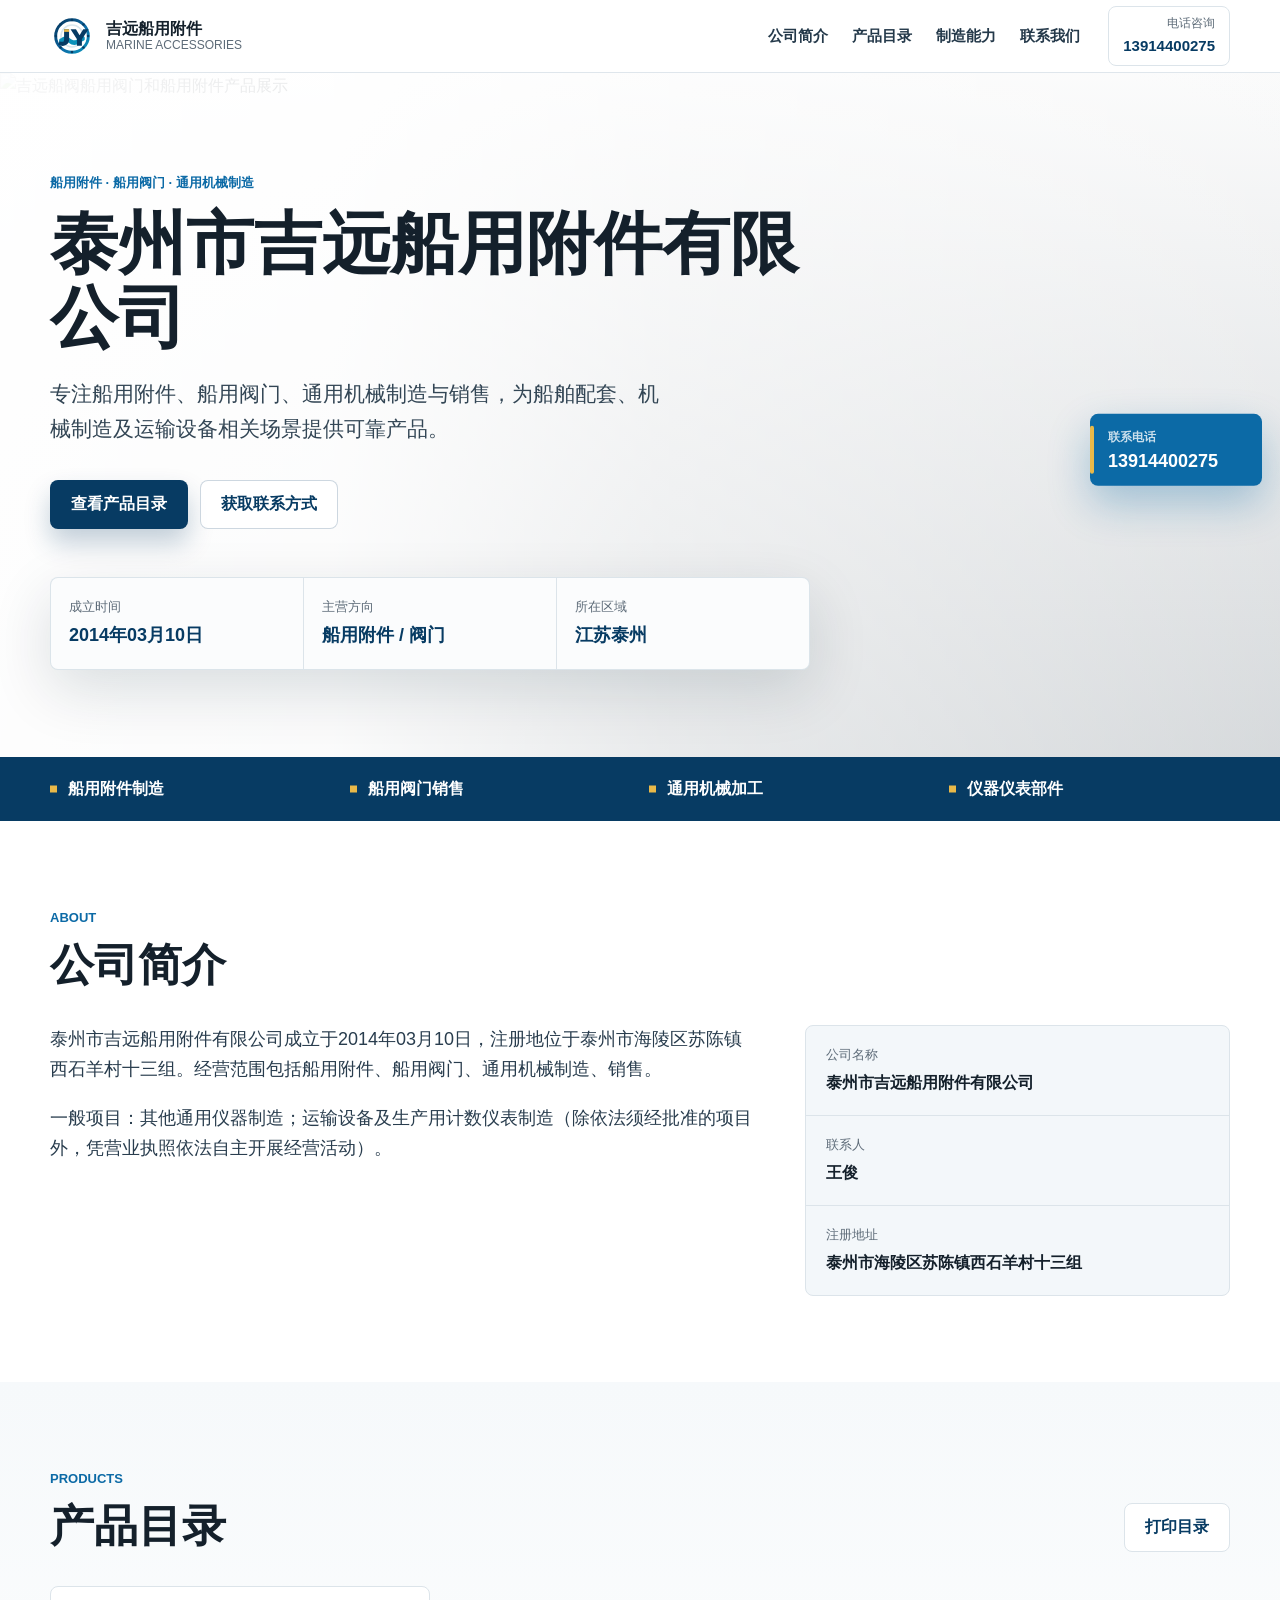
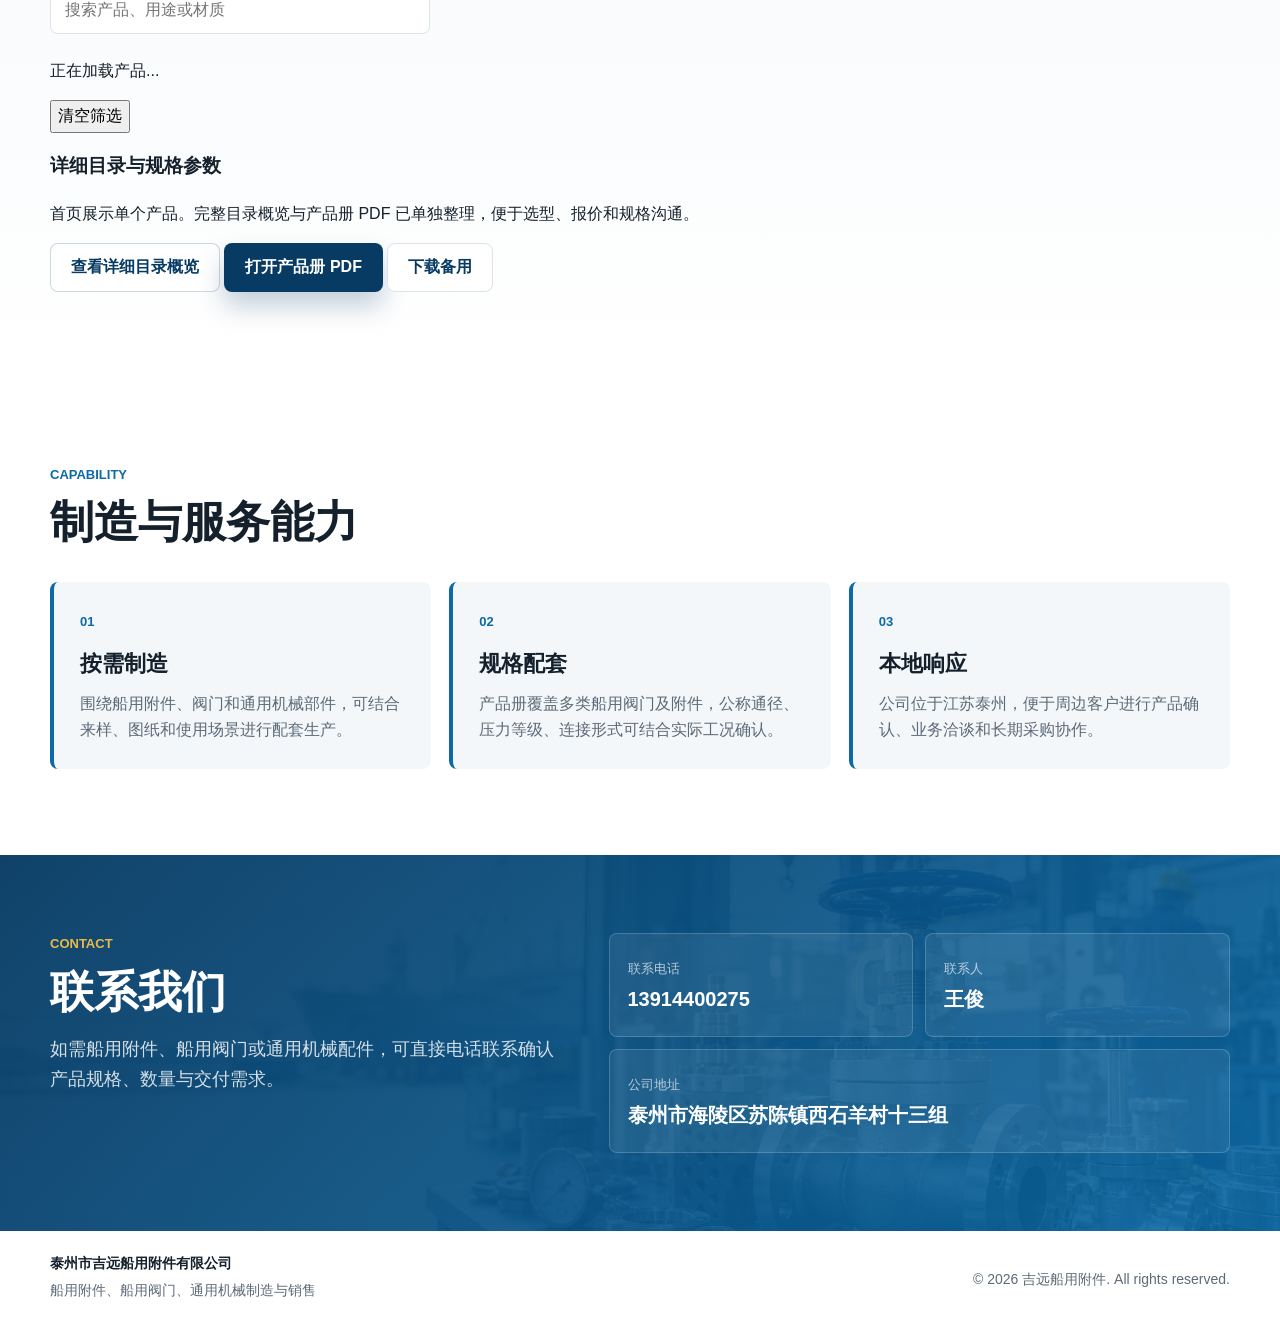
==== commit f6c5bdb1: "Add files via upload" ====
--- a/index.html
+++ b/index.html
@@ -5,11 +5,11 @@
     <meta name="viewport" content="width=device-width, initial-scale=1" />
     <meta
       name="description"
-      content="泰州市吉远船用附件有限公司主营船用附件、船用阀门、通用机械制造与销售。联系人：王俊，电话：13914400275。"
+      content="泰州市吉远船用附件有限公司主营青铜阀门、铸钢阀门、铸铁阀门、不锈钢阀门、蝶阀、阀组及船用附件。联系人：王俊，电话：13914400275。"
     />
     <title>泰州市吉远船用附件有限公司 - 船用附件与船用阀门制造</title>
     <link rel="icon" type="image/svg+xml" href="assets/logo-jiyuan-mark.svg" />
-    <link rel="preload" href="assets/hero-marine-valves.png" as="image" />
+    <link rel="preload" href="assets/hero-products.jpg" as="image" />
     <link rel="stylesheet" href="css/styles.css" />
   </head>
   <body>
@@ -18,9 +18,9 @@
     <header class="site-header" data-header>
       <nav class="nav-shell" aria-label="主导航">
         <a class="brand" href="#home" aria-label="返回首页">
-          <img class="brand-logo" src="assets/logo-jiyuan-mark.svg" alt="吉远船用附件标志" />
+          <img class="brand-logo" src="assets/logo-jiyuan-mark.svg" alt="吉远船阀标志" />
           <span class="brand-text">
-            <strong data-site-short-name>吉远船用附件</strong>
+            <strong data-site-short-name>吉远船阀</strong>
             <small>Marine Accessories</small>
           </span>
         </a>
@@ -47,13 +47,13 @@
 
     <main id="main">
       <section class="hero" id="home" aria-label="公司首页">
-        <img class="hero-image" src="assets/hero-marine-valves.png" alt="船用阀门和船用附件制造场景" />
+        <img class="hero-image" src="assets/hero-products.jpg" alt="吉远船阀船用阀门和船用附件产品展示" />
         <div class="hero-overlay" aria-hidden="true"></div>
         <div class="hero-content">
           <p class="eyebrow" data-company-tagline>船用附件 · 船用阀门 · 通用机械制造</p>
           <h1 data-company-name>泰州市吉远船用附件有限公司</h1>
           <p class="hero-summary" data-company-summary>
-            专注船用附件、船用阀门、通用机械制造与销售，为船舶配套、机械制造及运输设备相关场景提供可靠产品。
+            专注船用阀门与船用附件配套，产品覆盖青铜阀门、铸钢阀门、铸铁阀门、不锈钢阀门、蝶阀、阀组、船用滤器及管路附件。
           </p>
           <div class="hero-actions" aria-label="快速操作">
             <a class="button button-primary" href="#products">查看产品目录</a>
@@ -93,10 +93,10 @@
         <div class="about-layout">
           <div class="about-copy">
             <p data-about-text>
-              泰州市吉远船用附件有限公司成立于2014年03月10日，注册地位于泰州市海陵区苏陈镇西石羊村十三组。经营范围包括船用附件、船用阀门、通用机械制造、销售。
+              泰州市吉远船用附件有限公司位于江苏泰州，长期面向船舶配套、船舶维修、机舱管路和通用机械制造场景，提供船用阀门、船用附件及相关机械产品。公司以产品适配、规格确认和稳定交付为服务重点，支持客户按产品册、图纸、样品或现场工况进行选型沟通。
             </p>
             <p data-about-extra>
-              一般项目：其他通用仪器制造；运输设备及生产用计数仪表制造（除依法须经批准的项目外，凭营业执照依法自主开展经营活动）。
+              产品方向涵盖青铜、铸钢、铸铁、不锈钢等材质阀门，以及蝶阀、阀组、滤器、膨胀节、空气帽、法兰、吸入口、泥箱、消防接头等船用附件。客户可提供使用介质、公称通径、压力等级、连接方式和数量，便于快速确认规格与报价。
             </p>
           </div>
           <div class="about-panel" aria-label="企业信息">
@@ -134,25 +134,25 @@
           </div>
           <div class="filter-tabs" role="tablist" aria-label="产品分类" data-product-filters></div>
         </div>
+        <div class="product-toolbar">
+          <p data-product-result-count>正在加载产品...</p>
+          <button class="text-button" type="button" data-clear-product-search>清空筛选</button>
+        </div>
+
+        <div class="catalog-download">
+          <div>
+            <h3>详细目录与规格参数</h3>
+            <p>首页展示单个产品。完整目录概览与产品册 PDF 已单独整理，便于选型、报价和规格沟通。</p>
+          </div>
+          <div class="catalog-actions">
+            <a class="button button-secondary" href="catalog-overview.html">查看详细目录概览</a>
+            <a class="button button-primary" href="assets/jiyuan-product-catalog.pdf" target="_blank" rel="noopener">打开产品册 PDF</a>
+            <a class="button button-ghost" href="assets/jiyuan-product-catalog.pdf" download>下载备用</a>
+          </div>
+        </div>
 
         <div class="product-grid" data-product-grid></div>
-
-        <div class="catalog-table-wrap">
-          <table class="catalog-table">
-            <caption>
-              主要产品目录概览
-            </caption>
-            <thead>
-              <tr>
-                <th scope="col">产品类别</th>
-                <th scope="col">产品方向</th>
-                <th scope="col">适用场景</th>
-                <th scope="col">服务方式</th>
-              </tr>
-            </thead>
-            <tbody data-product-table></tbody>
-          </table>
-        </div>
+        <p class="no-results" hidden data-product-empty>没有找到匹配产品，可以换一个关键词或直接电话咨询。</p>
       </section>
 
       <section class="section capability-section" id="capability">
@@ -168,8 +168,8 @@
           </article>
           <article>
             <span>02</span>
-            <h3>稳定供货</h3>
-            <p>面向船舶配套、维修替换、机械制造等需求，提供清晰的产品确认与交付沟通。</p>
+            <h3>规格配套</h3>
+            <p>产品册覆盖多类船用阀门及附件，公称通径、压力等级、连接形式可结合实际工况确认。</p>
           </article>
           <article>
             <span>03</span>
@@ -209,7 +209,7 @@
         <strong data-footer-company>泰州市吉远船用附件有限公司</strong>
         <p>船用附件、船用阀门、通用机械制造与销售</p>
       </div>
-      <p>© <span data-year></span> <span data-footer-short>吉远船用附件</span>. All rights reserved.</p>
+      <p>© <span data-year></span> <span data-footer-short>吉远船阀</span>. All rights reserved.</p>
     </footer>
 
     <a class="floating-call" href="tel:13914400275" aria-label="拨打联系电话 13914400275" data-floating-phone>
@@ -217,6 +217,37 @@
       <strong>13914400275</strong>
     </a>
 
+    <div class="product-modal" hidden data-product-modal>
+      <div class="product-modal-backdrop" data-close-product></div>
+      <section class="product-dialog" role="dialog" aria-modal="true" aria-labelledby="product-dialog-title">
+        <button class="modal-close" type="button" aria-label="关闭产品详情" data-close-product>×</button>
+        <div class="product-dialog-media">
+          <img src="" alt="" data-modal-image />
+        </div>
+        <div class="product-dialog-body">
+          <p class="product-category" data-modal-category></p>
+          <h2 id="product-dialog-title" data-modal-title></h2>
+          <p data-modal-summary></p>
+          <dl class="product-detail-list">
+            <div>
+              <dt>适用场景</dt>
+              <dd data-modal-scene></dd>
+            </div>
+            <div>
+              <dt>服务方式</dt>
+              <dd data-modal-service></dd>
+            </div>
+          </dl>
+          <ul data-modal-features></ul>
+          <p class="product-detail-note" data-modal-detail></p>
+          <div class="modal-actions">
+            <a class="button button-primary" href="#contact" data-close-product>联系咨询</a>
+            <a class="button button-ghost" href="assets/jiyuan-product-catalog.pdf" target="_blank" rel="noopener">查看产品册</a>
+          </div>
+        </div>
+      </section>
+    </div>
+
     <script src="js/site-data.js"></script>
     <script src="js/main.js"></script>
   </body>
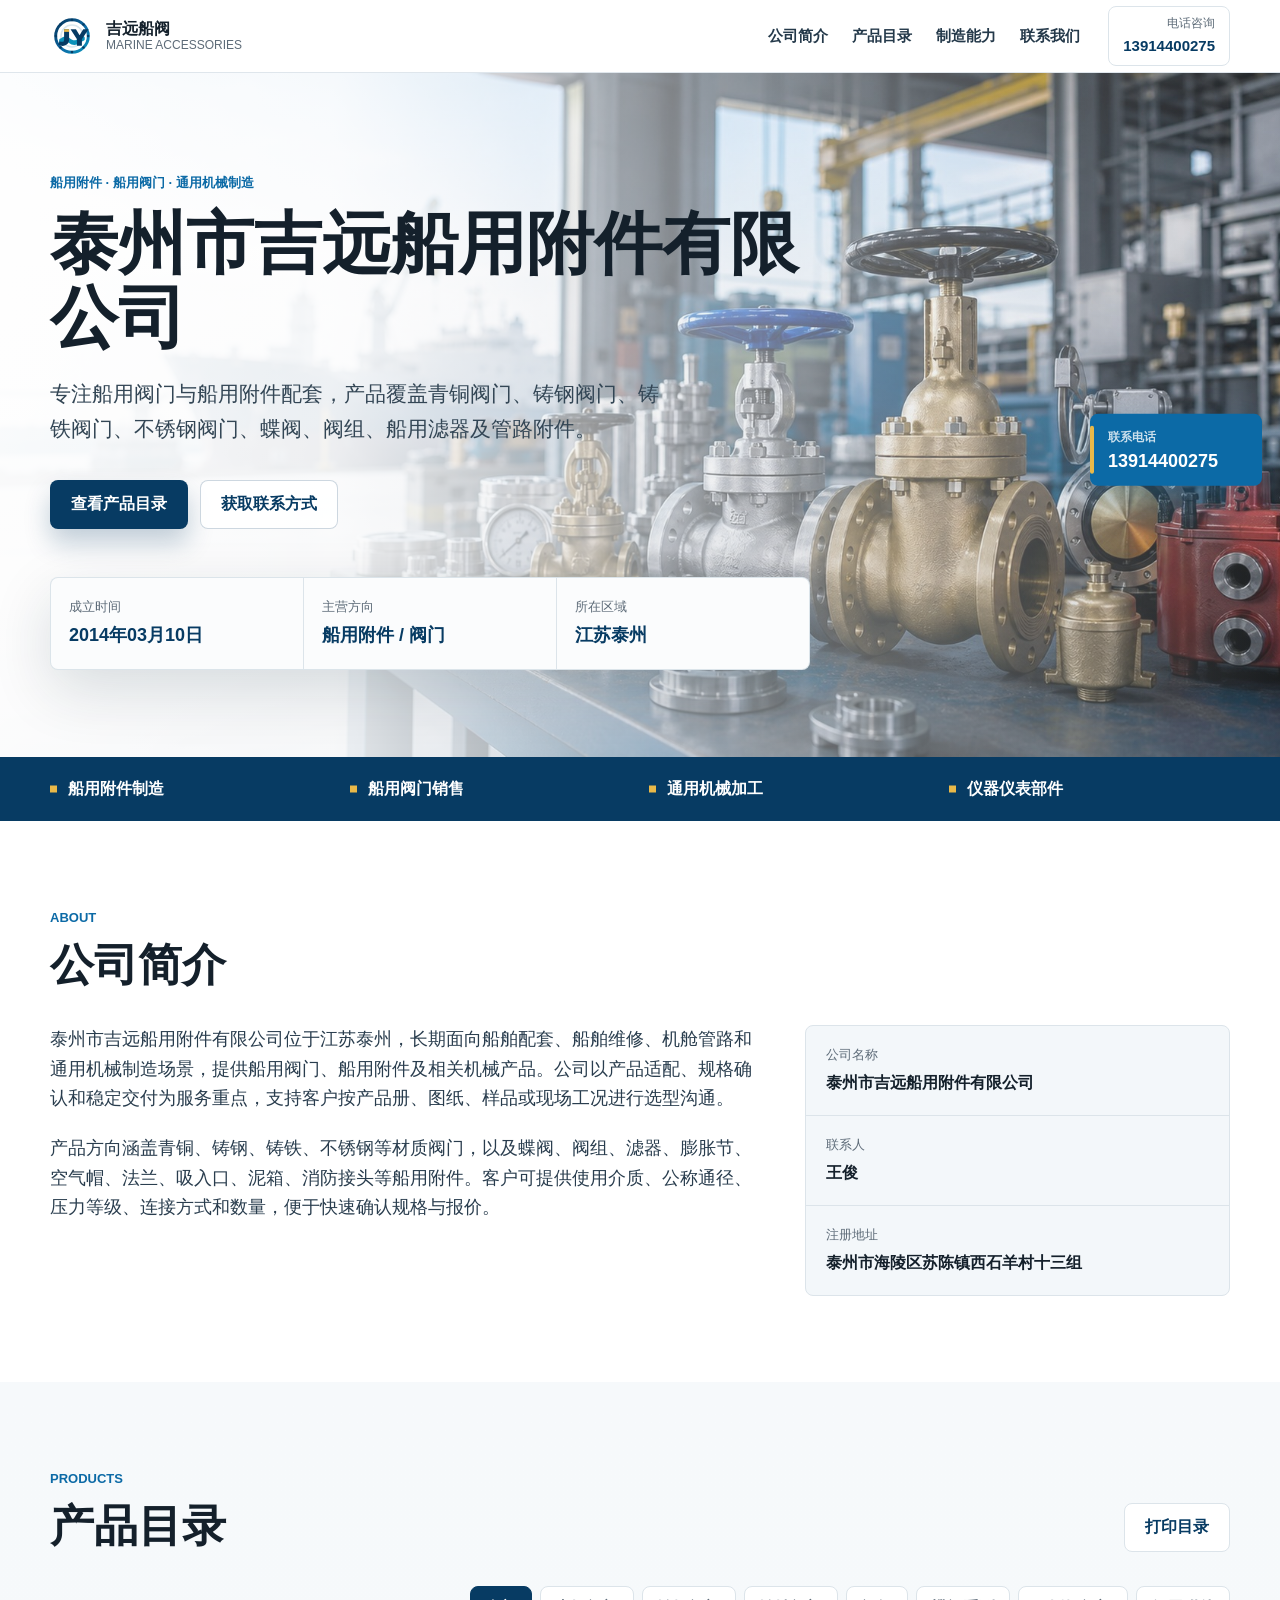
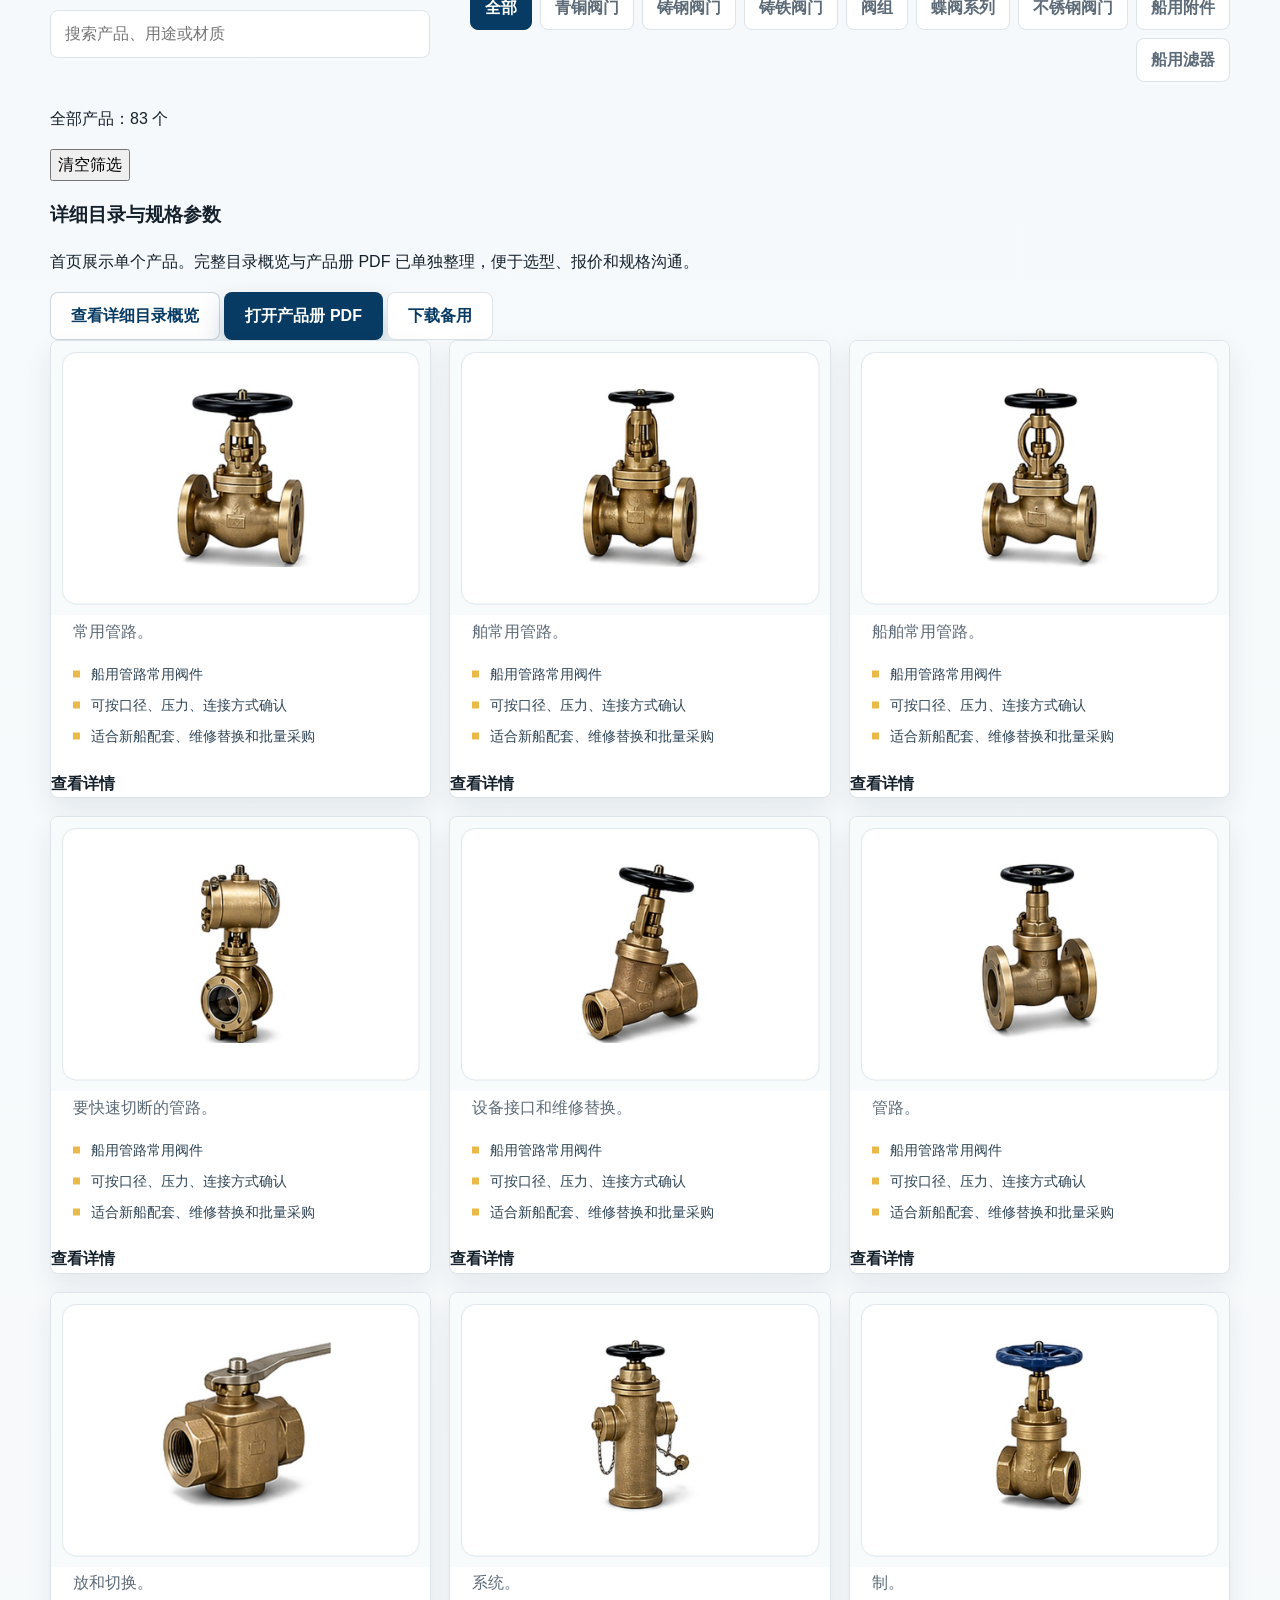
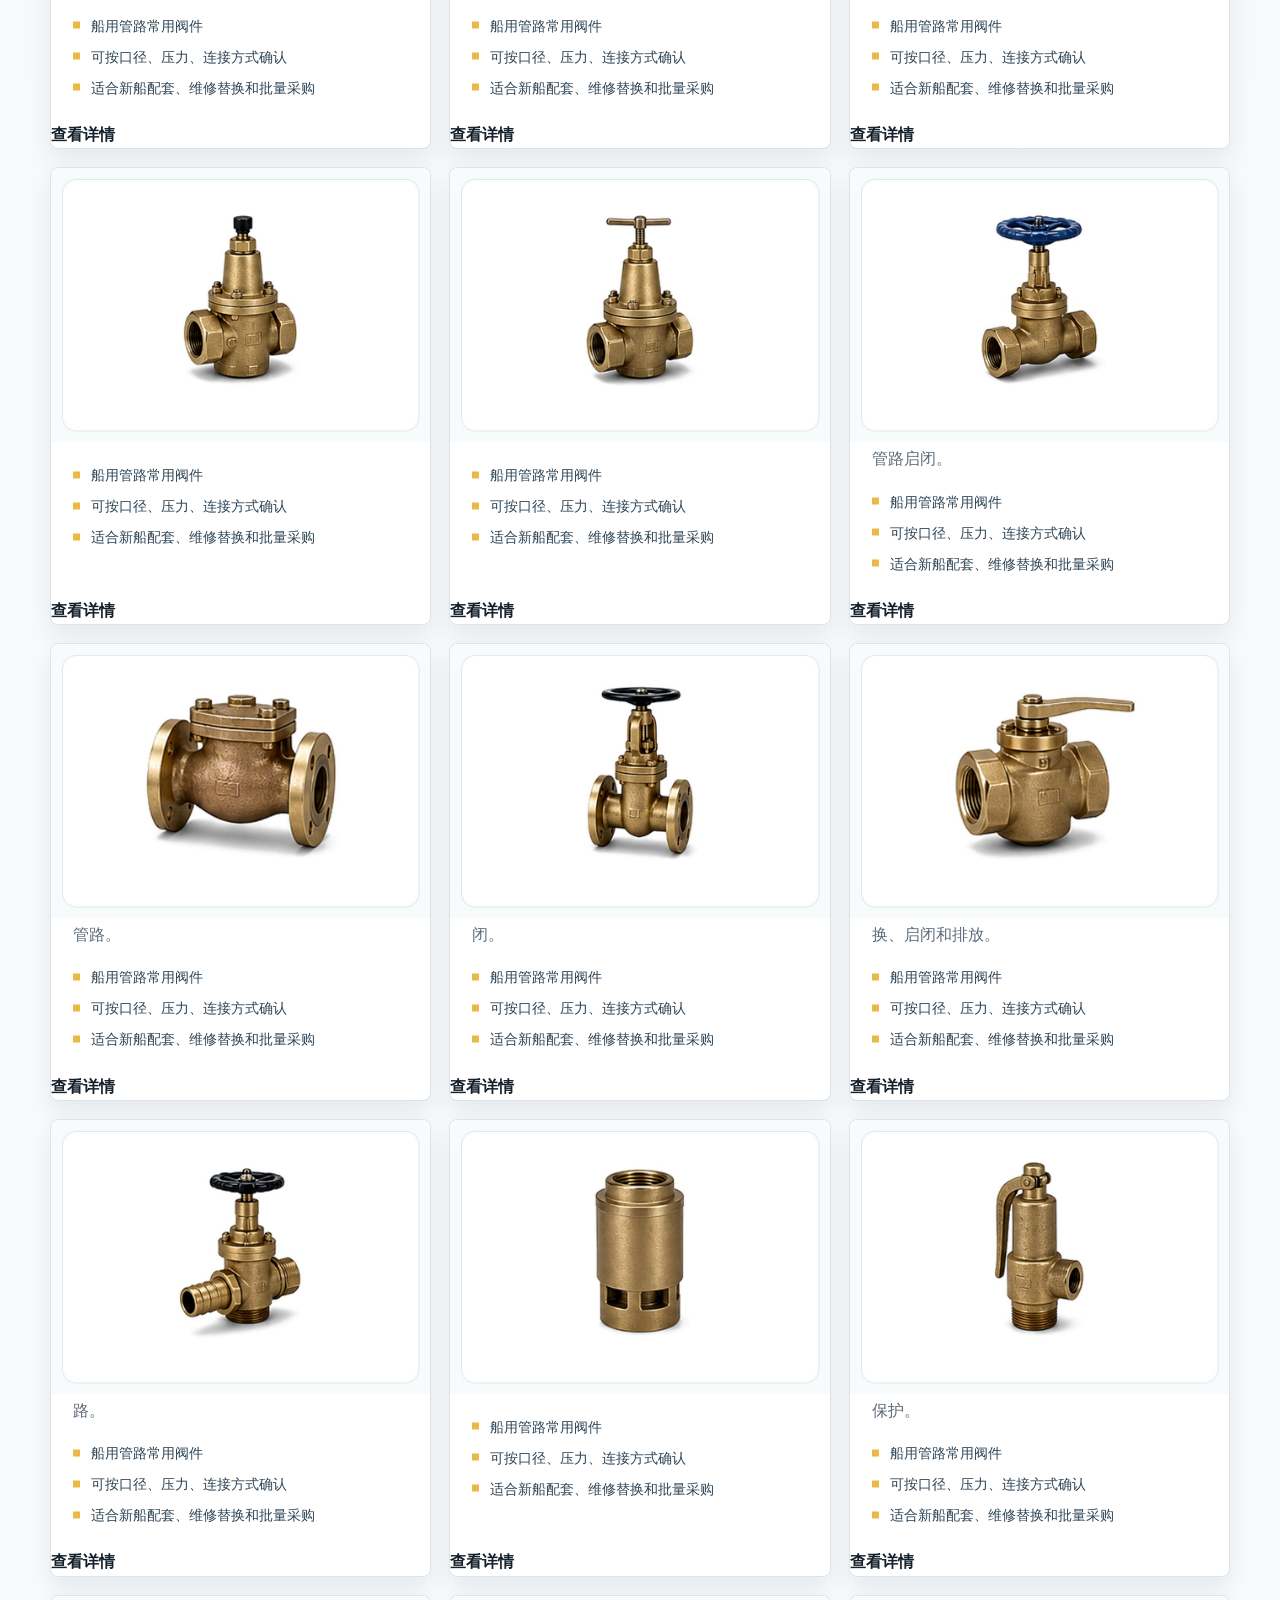
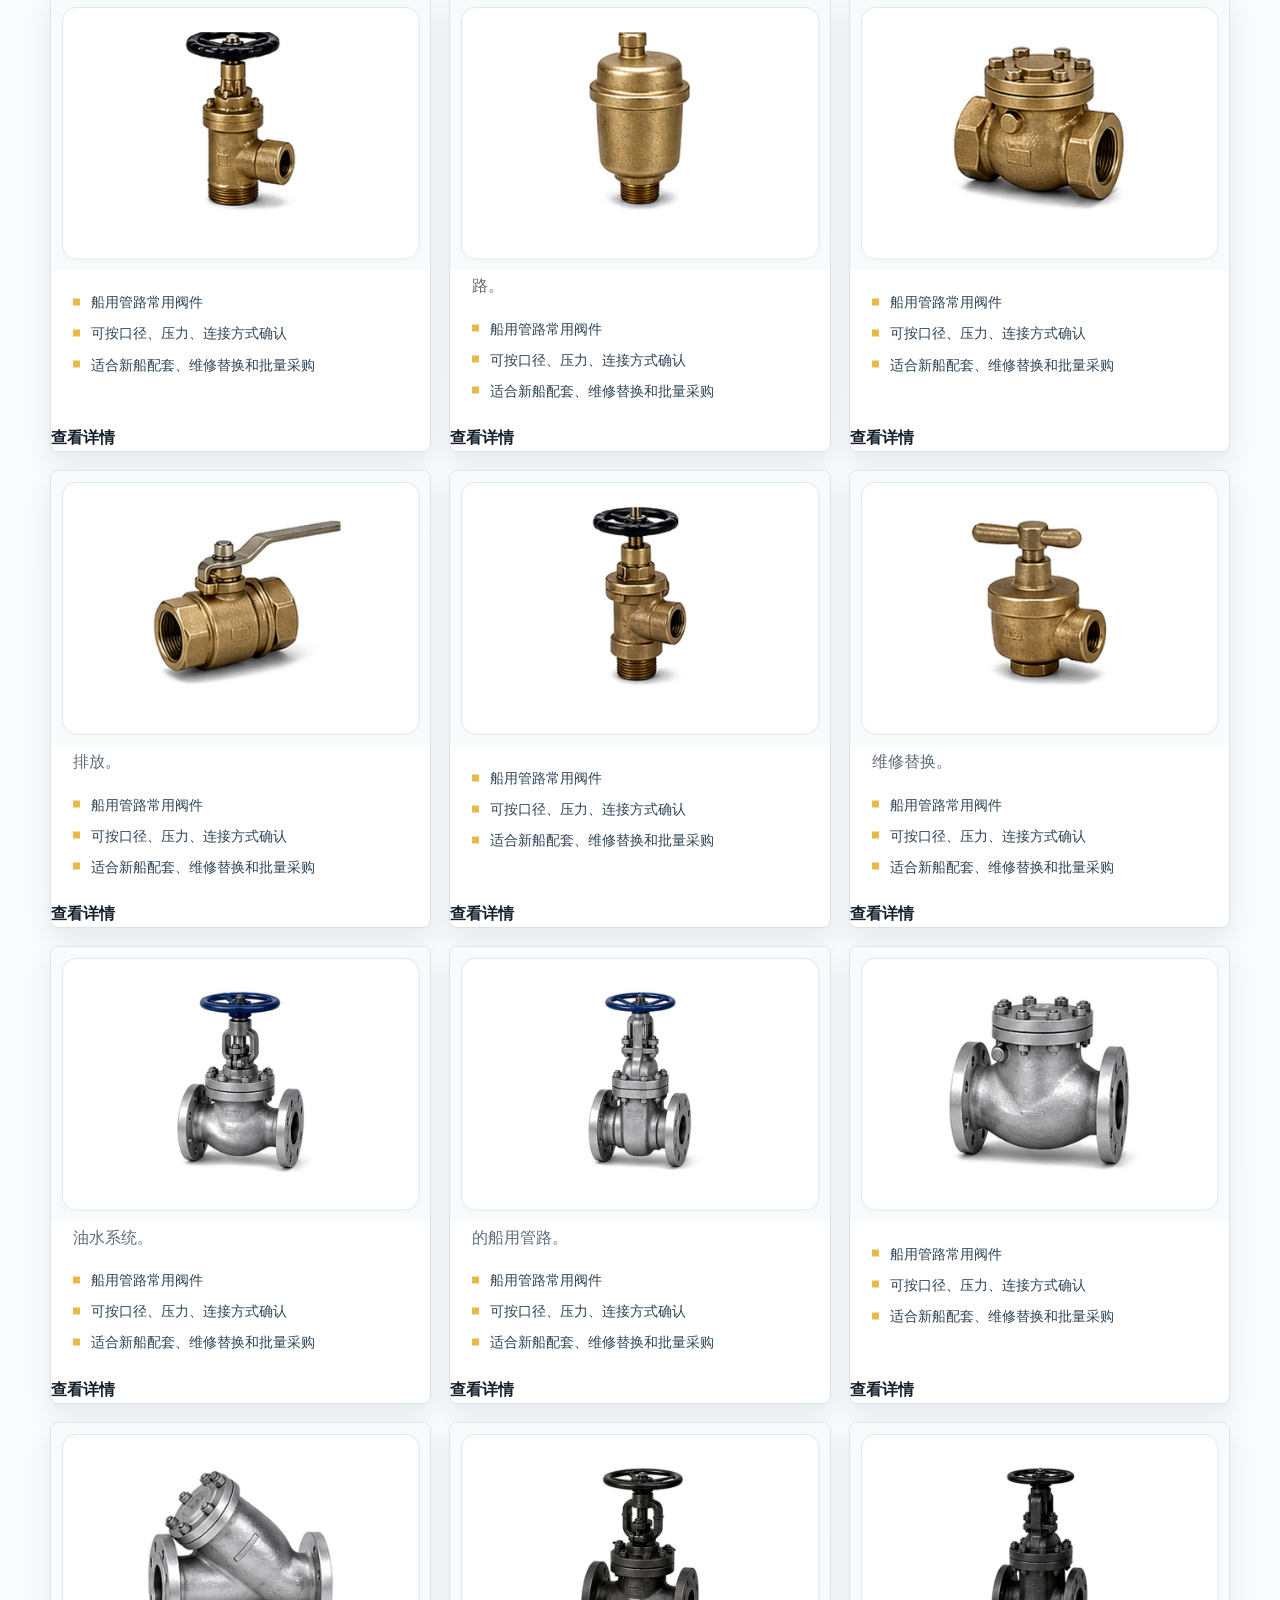
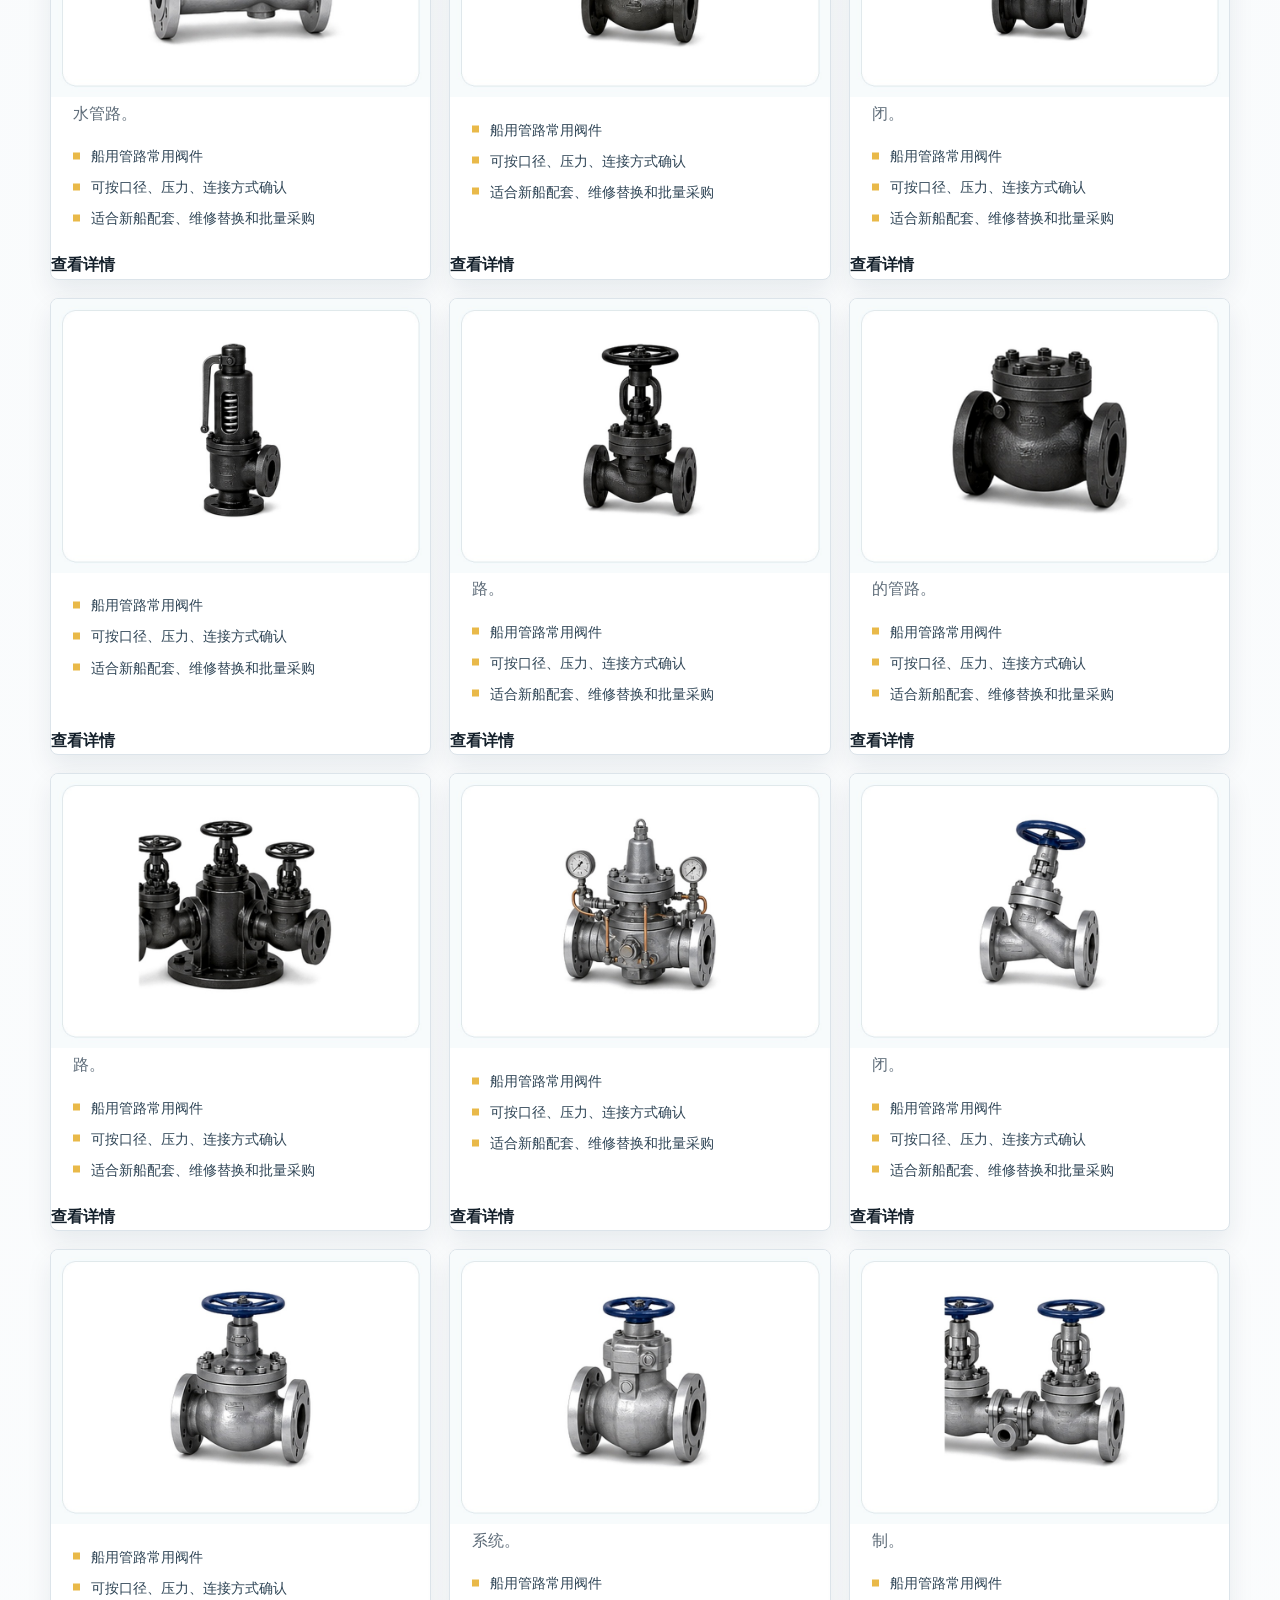
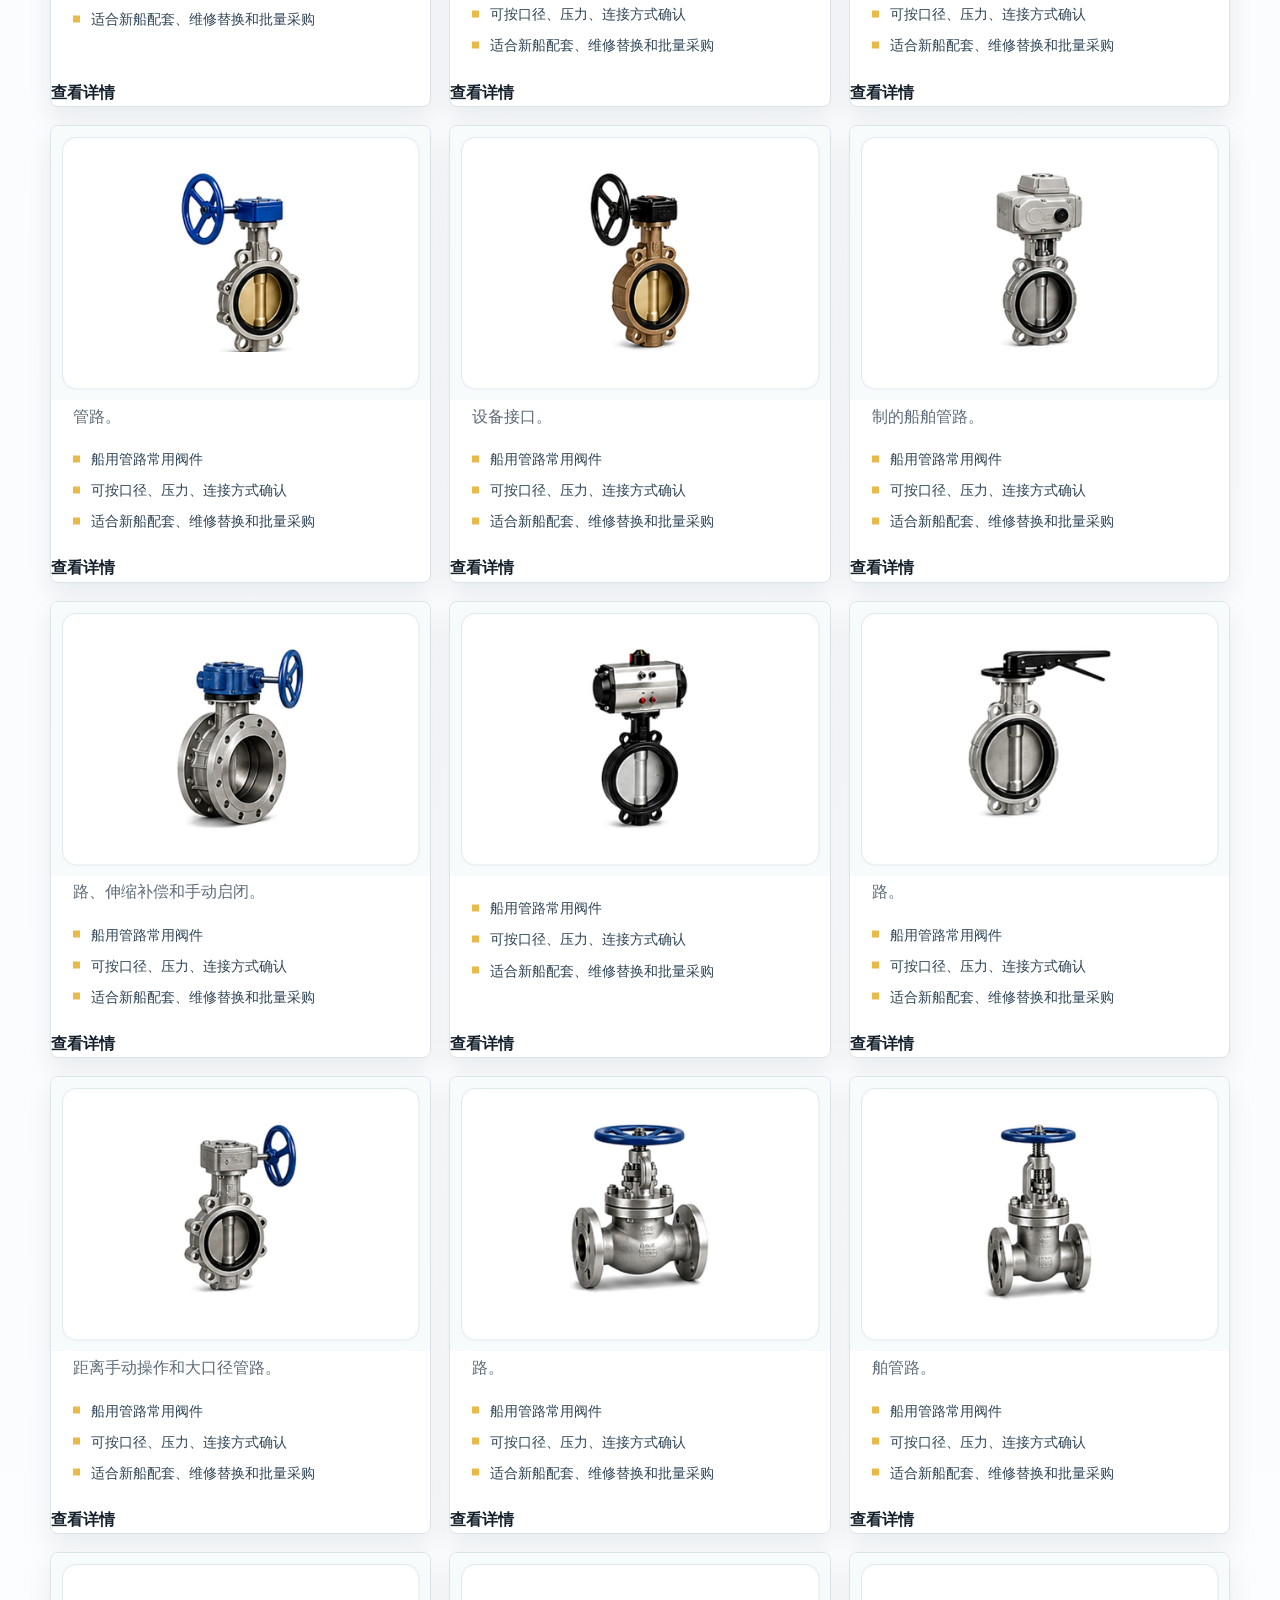
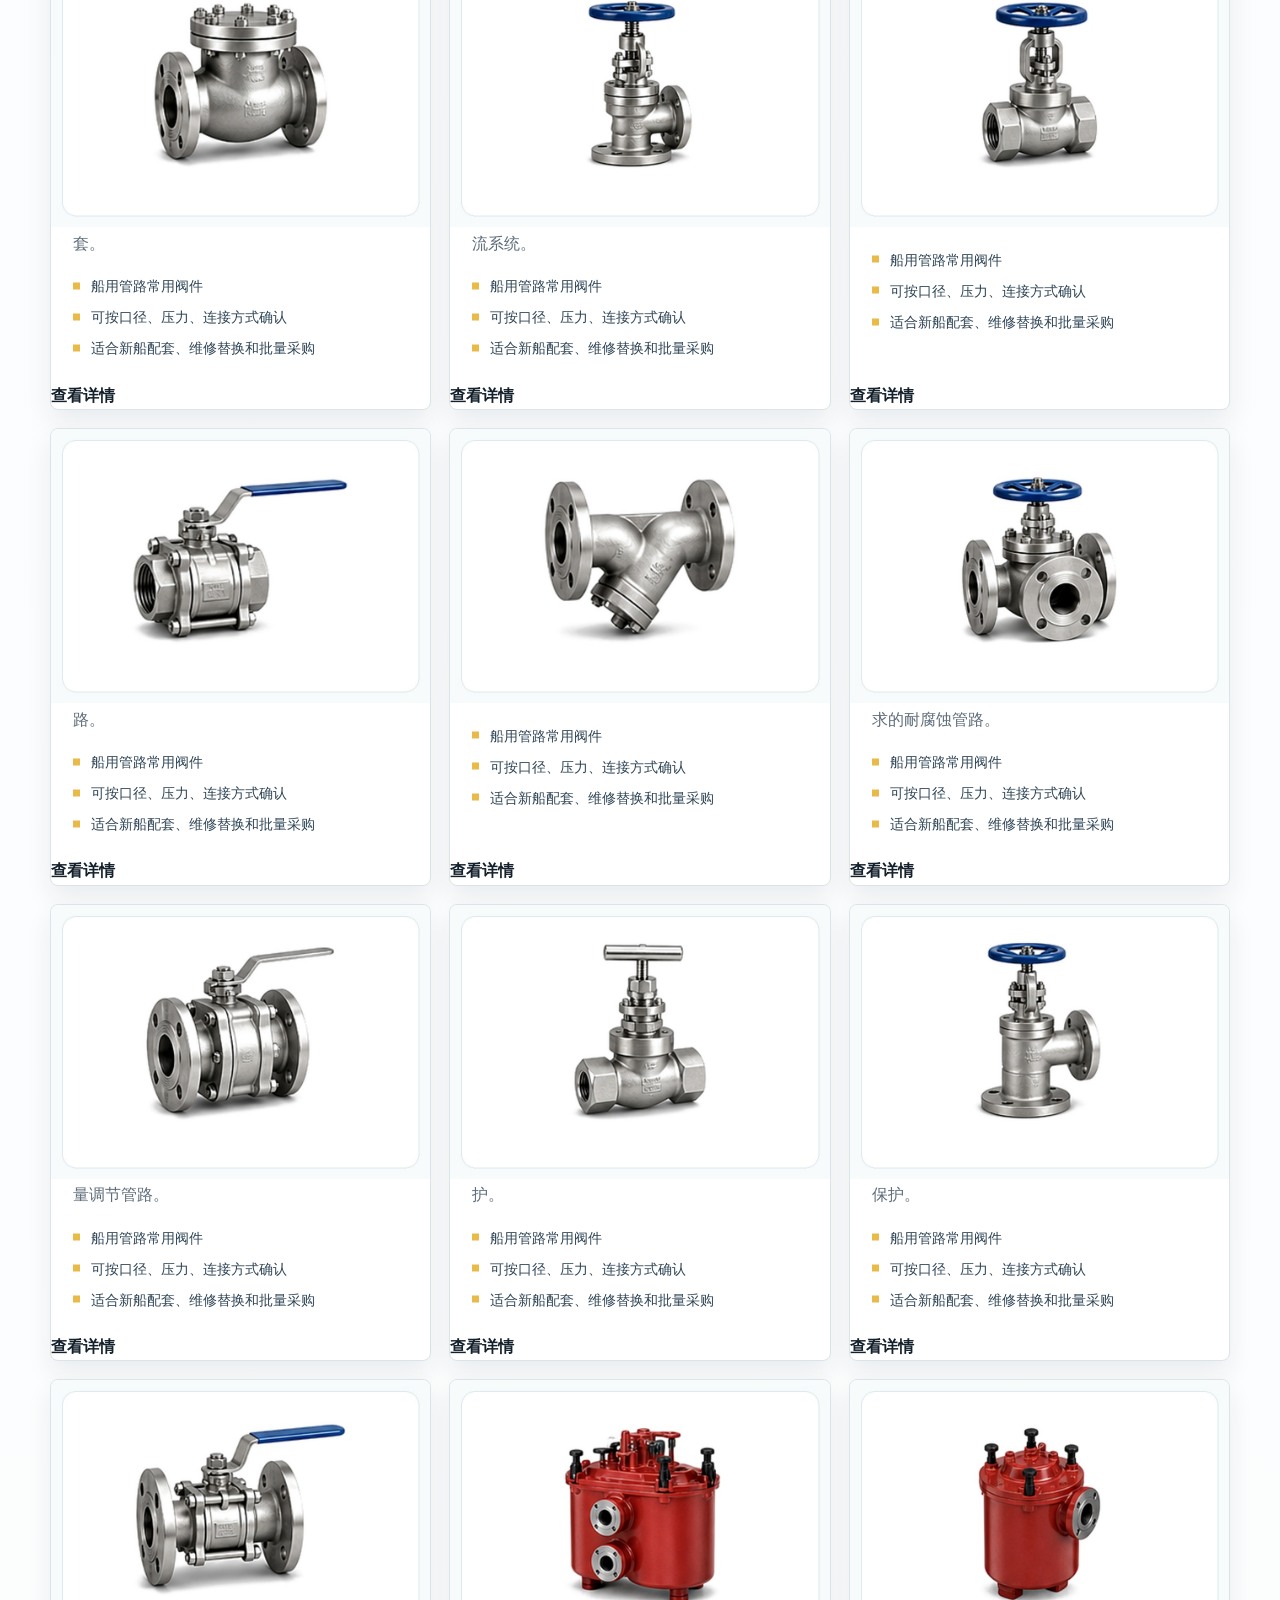
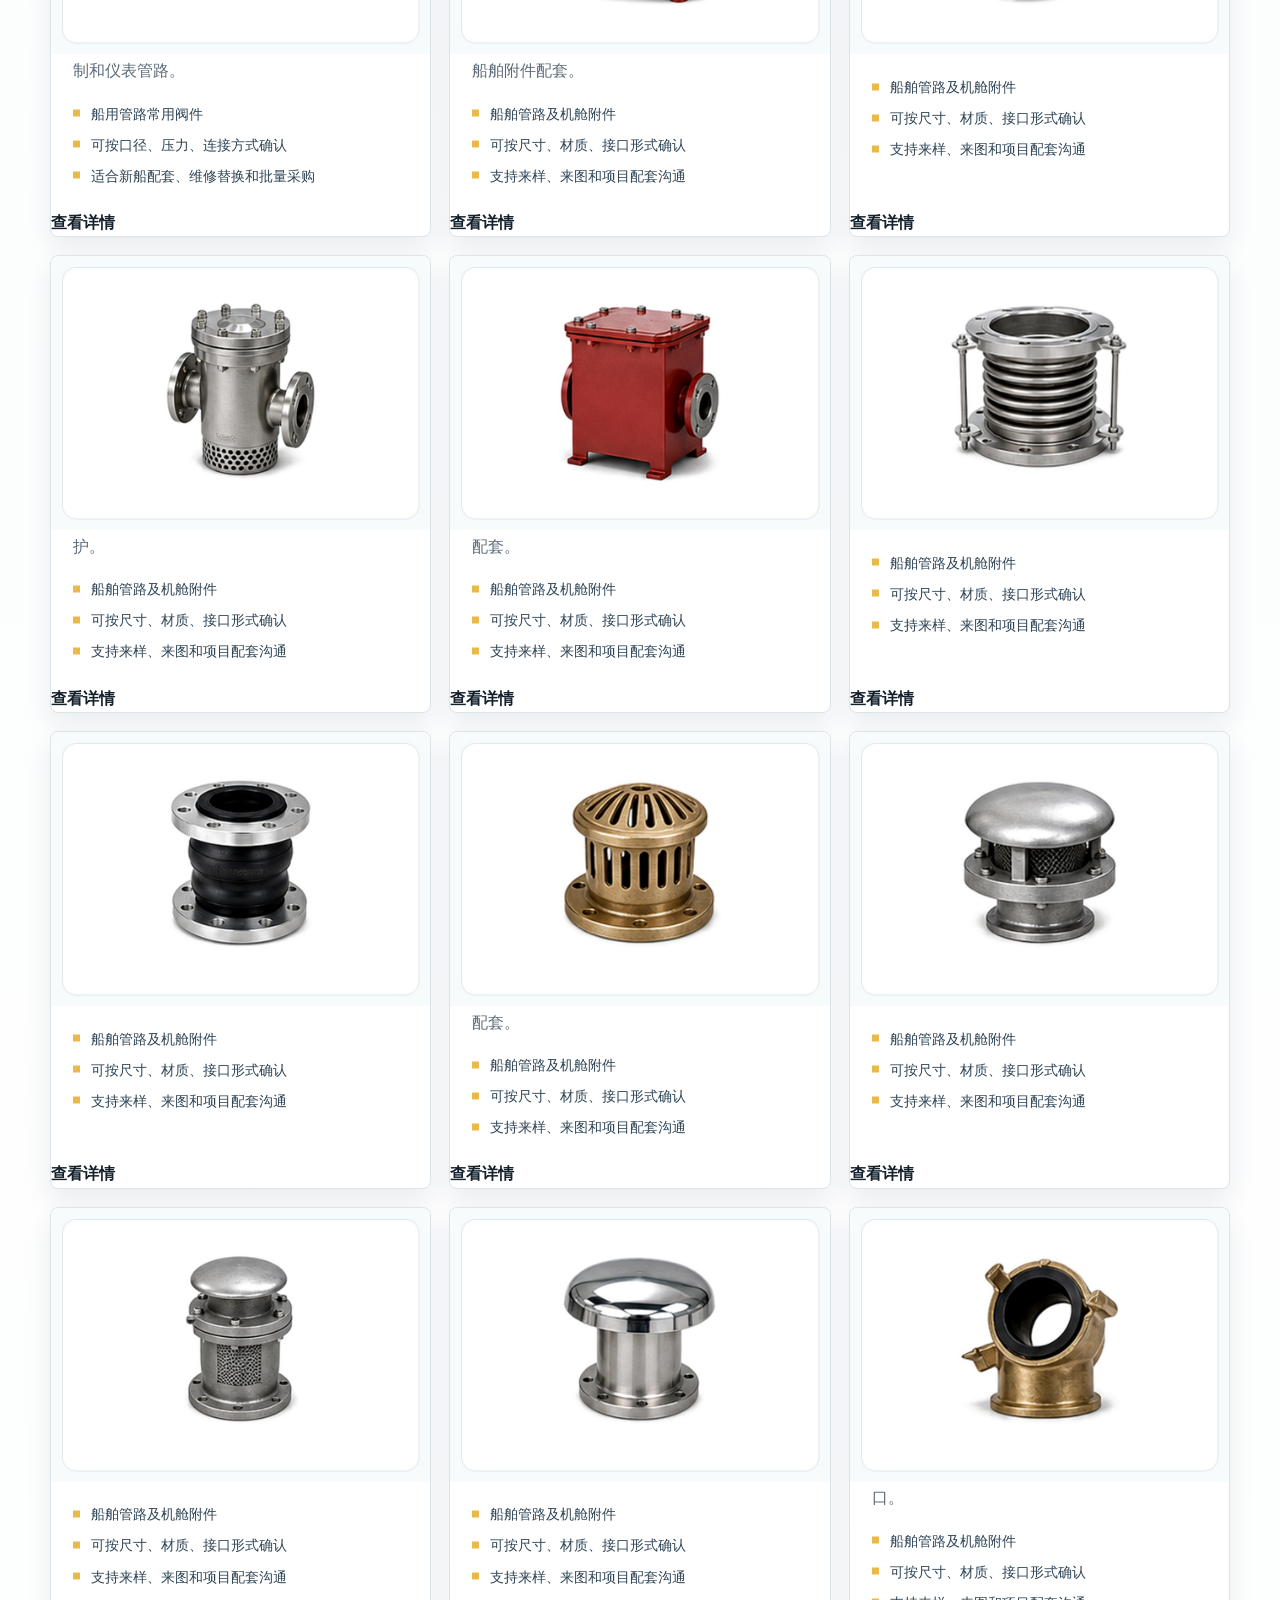
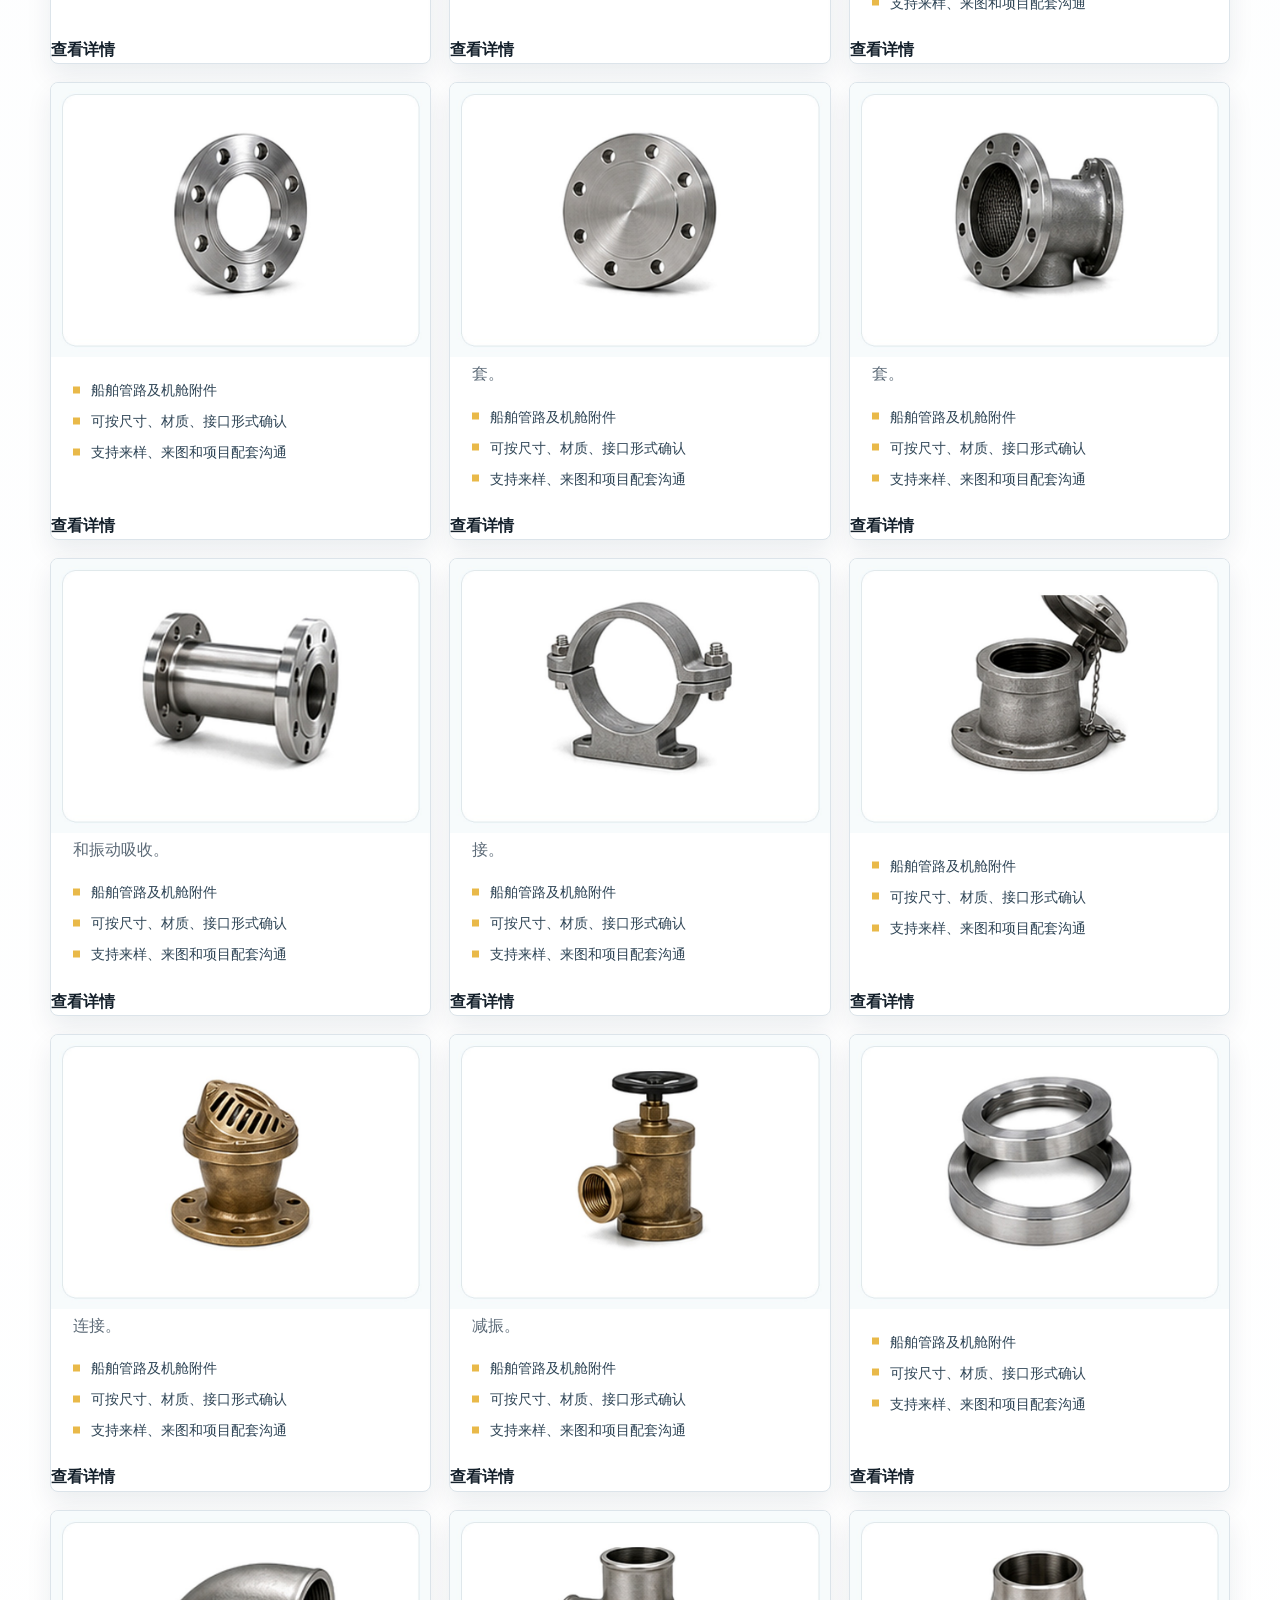
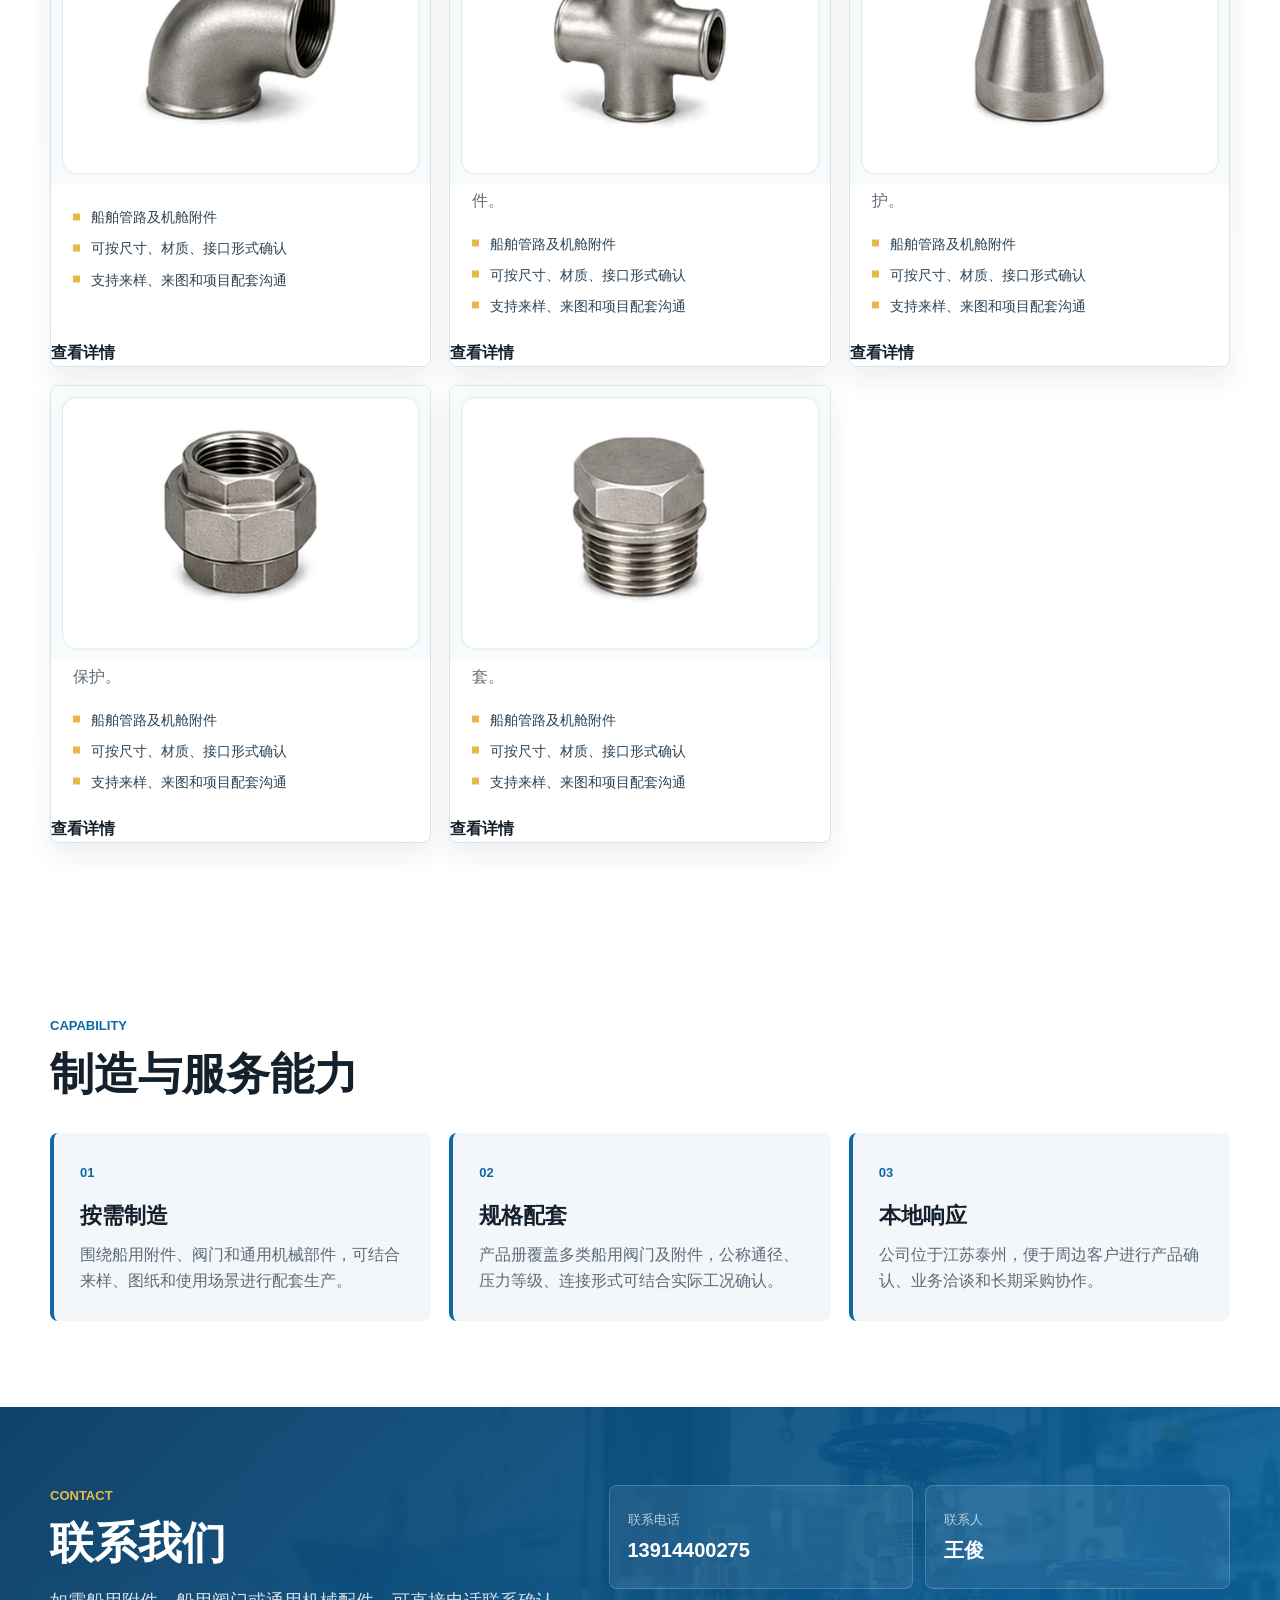
==== commit d56100d8: "Add files via upload" ====
--- a/index.html
+++ b/index.html
@@ -10,7 +10,7 @@
     <title>泰州市吉远船用附件有限公司 - 船用附件与船用阀门制造</title>
     <link rel="icon" type="image/svg+xml" href="assets/logo-jiyuan-mark.svg" />
     <link rel="preload" href="assets/hero-products.jpg" as="image" />
-    <link rel="stylesheet" href="css/styles.css" />
+    <link rel="stylesheet" href="css/styles.css?v=20260607-detail" />
   </head>
   <body>
     <a class="skip-link" href="#main">跳到主要内容</a>
@@ -248,7 +248,7 @@
       </section>
     </div>
 
-    <script src="js/site-data.js"></script>
-    <script src="js/main.js"></script>
+    <script src="js/site-data.js?v=20260607-detail"></script>
+    <script src="js/main.js?v=20260607-detail"></script>
   </body>
 </html>
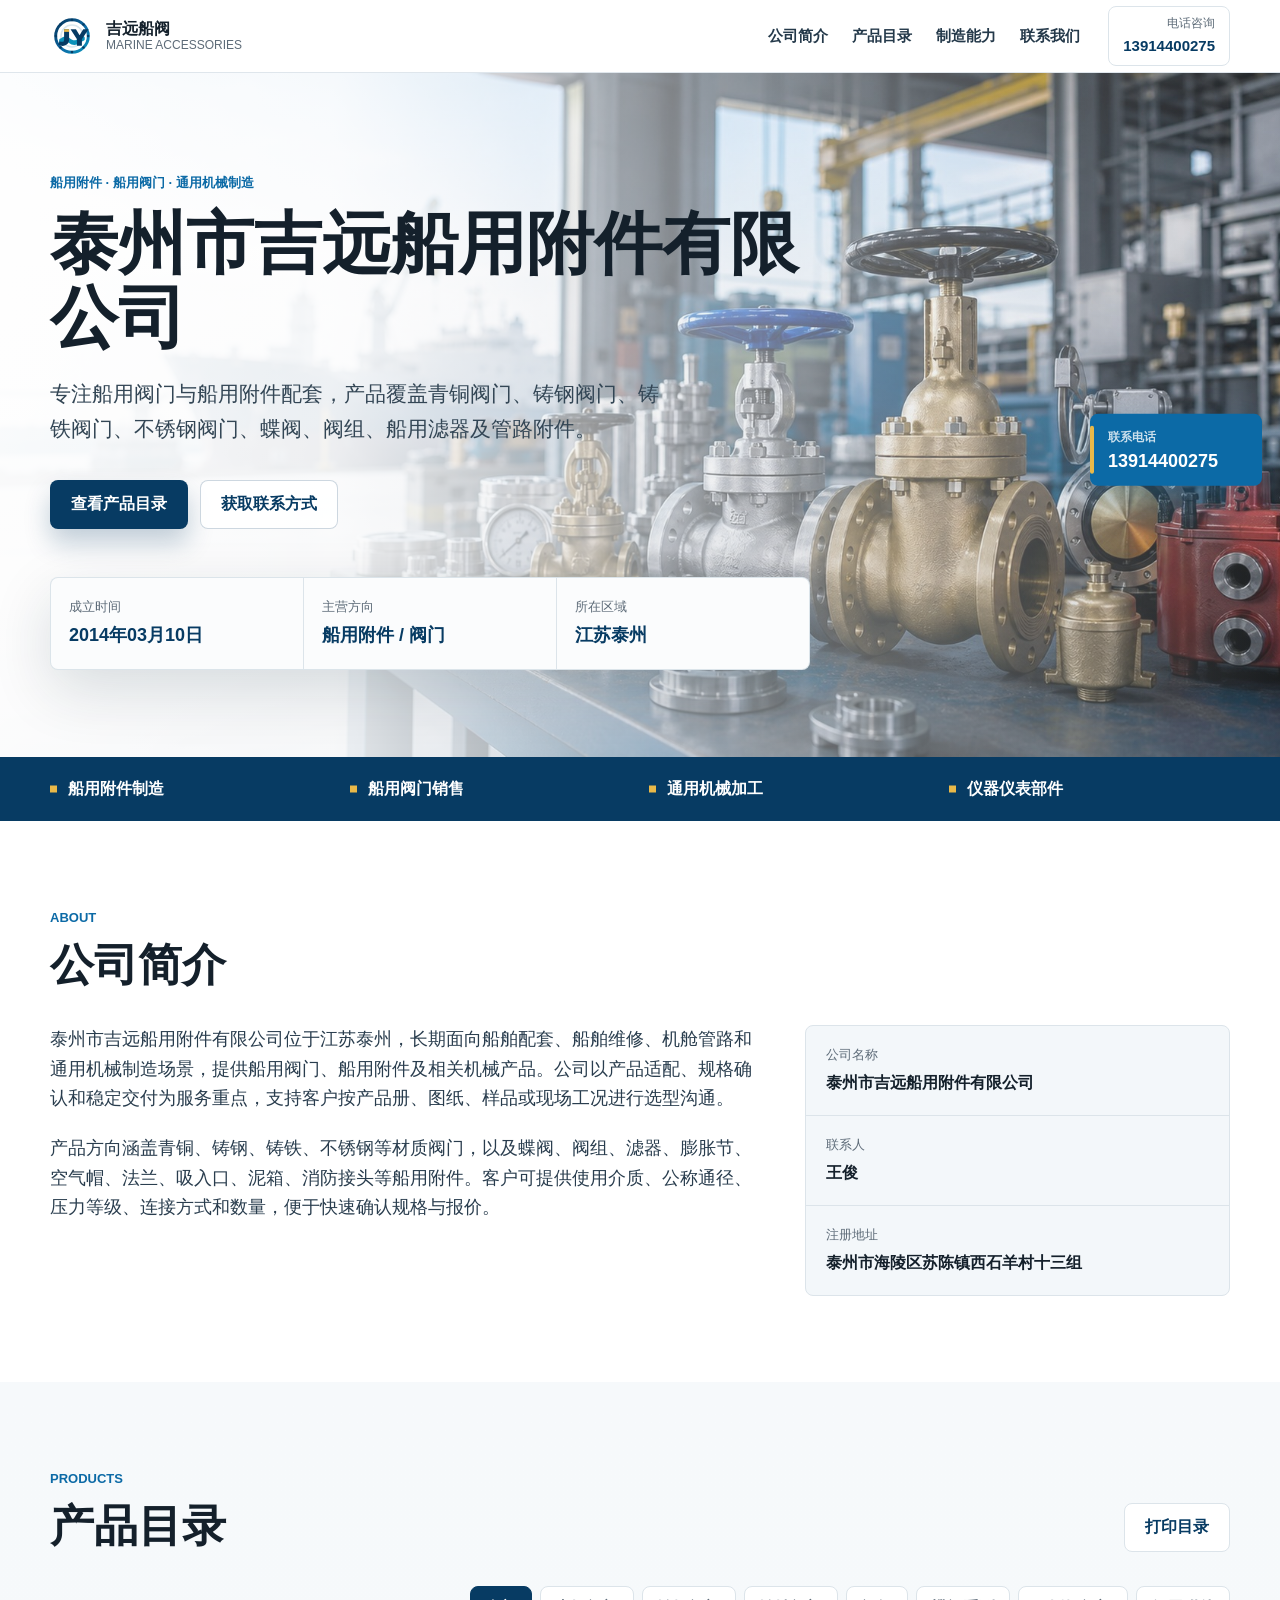
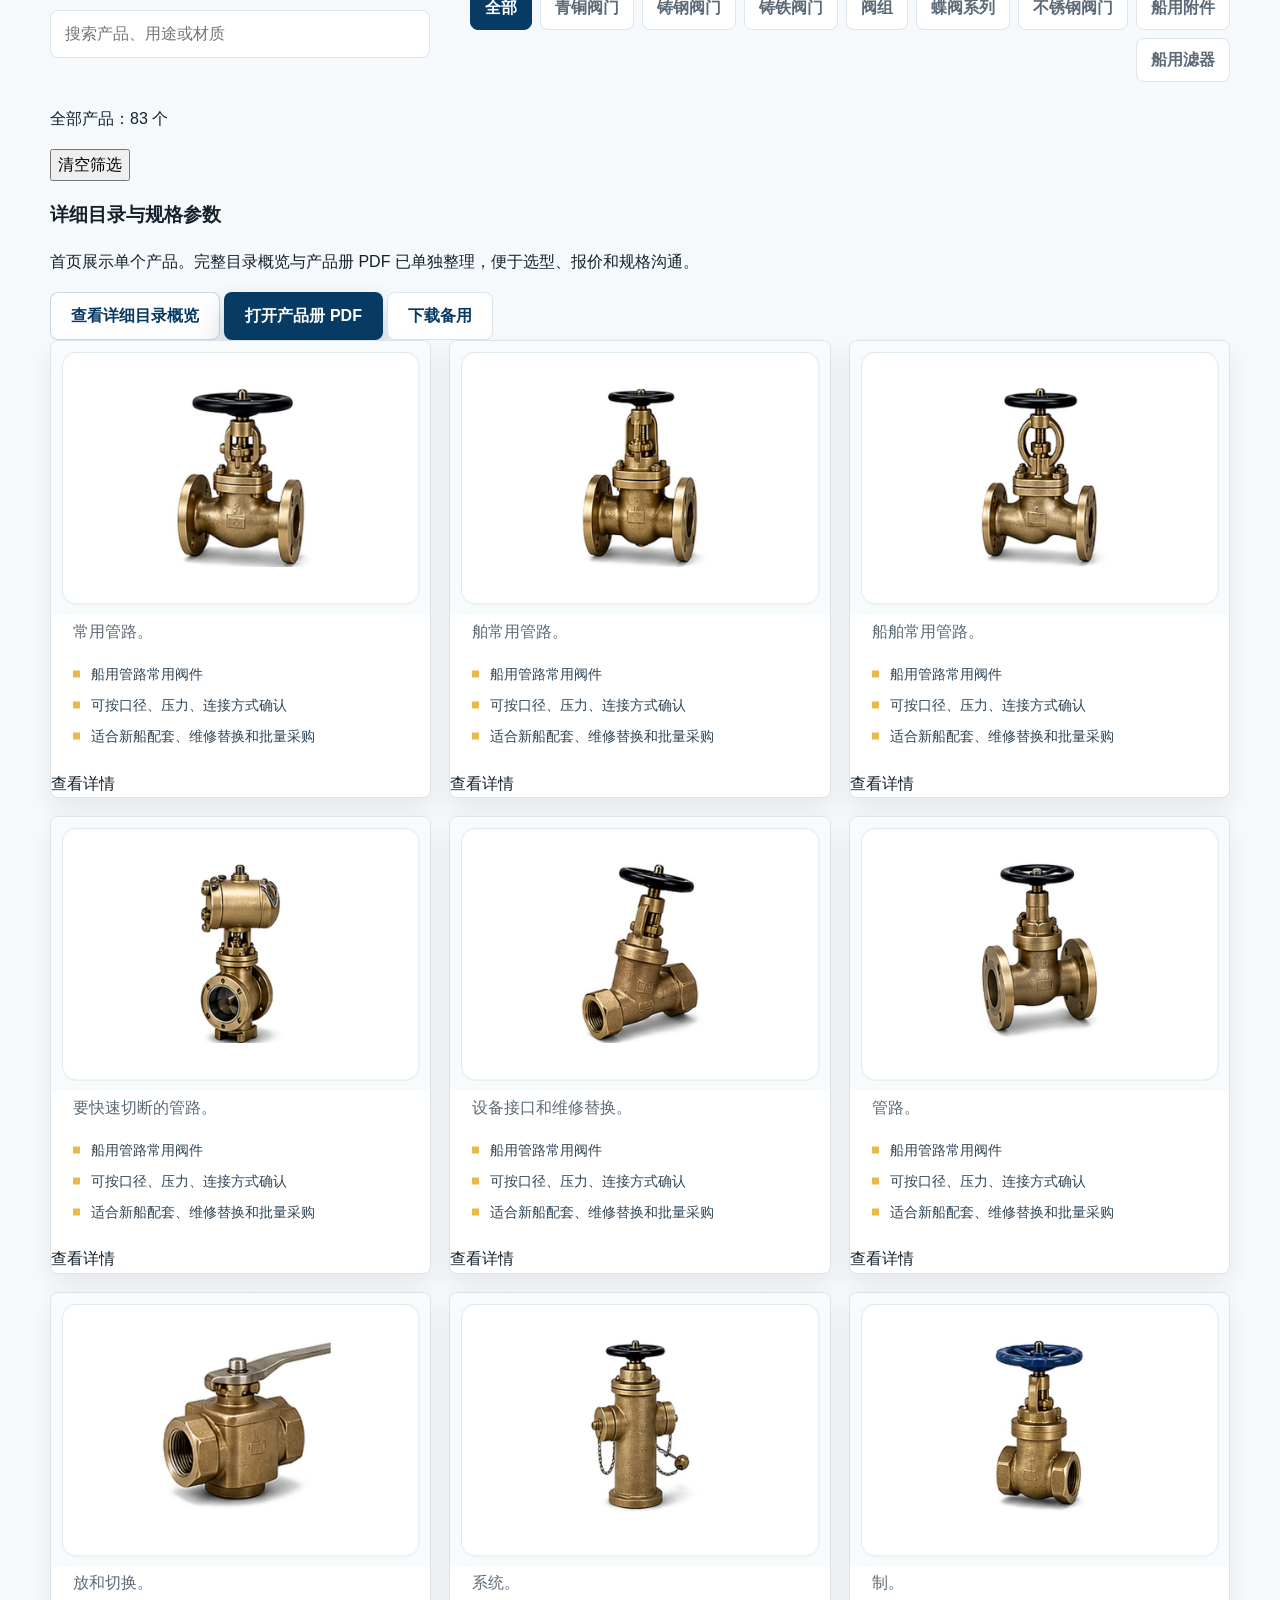
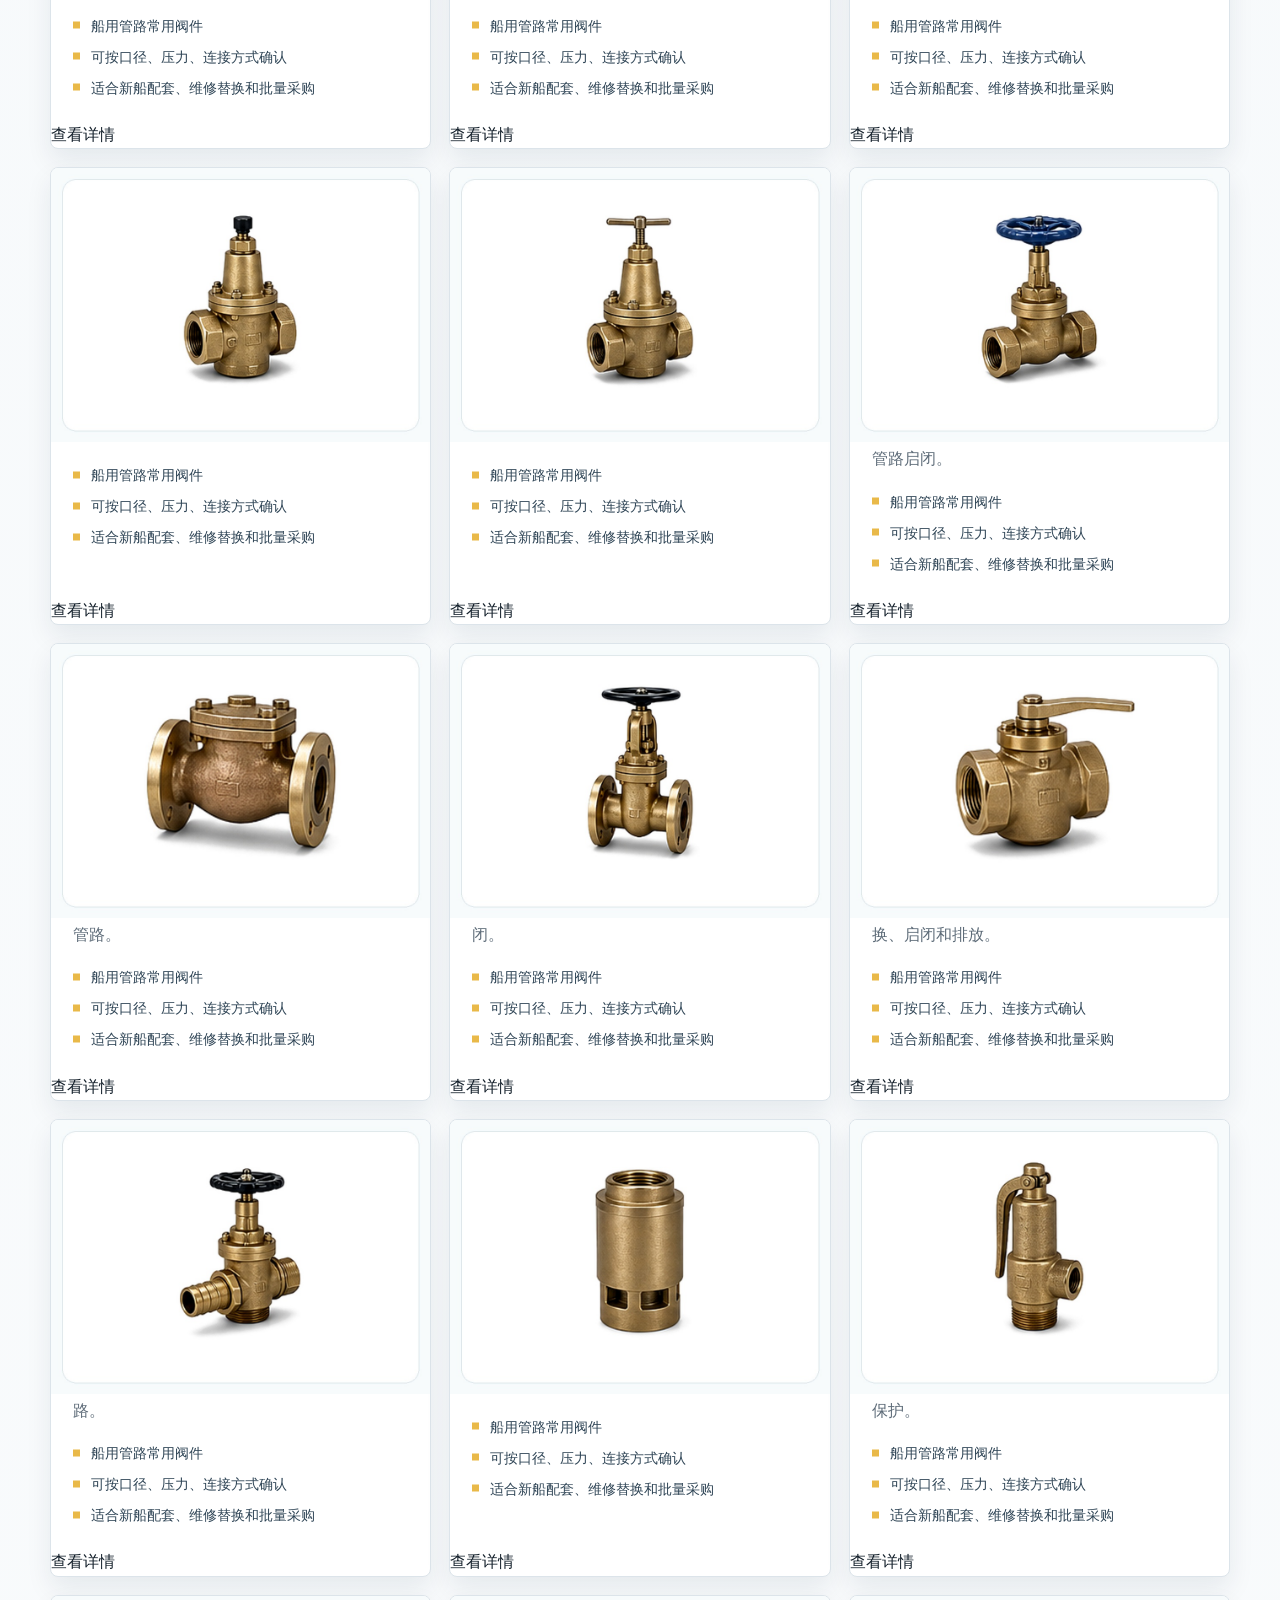
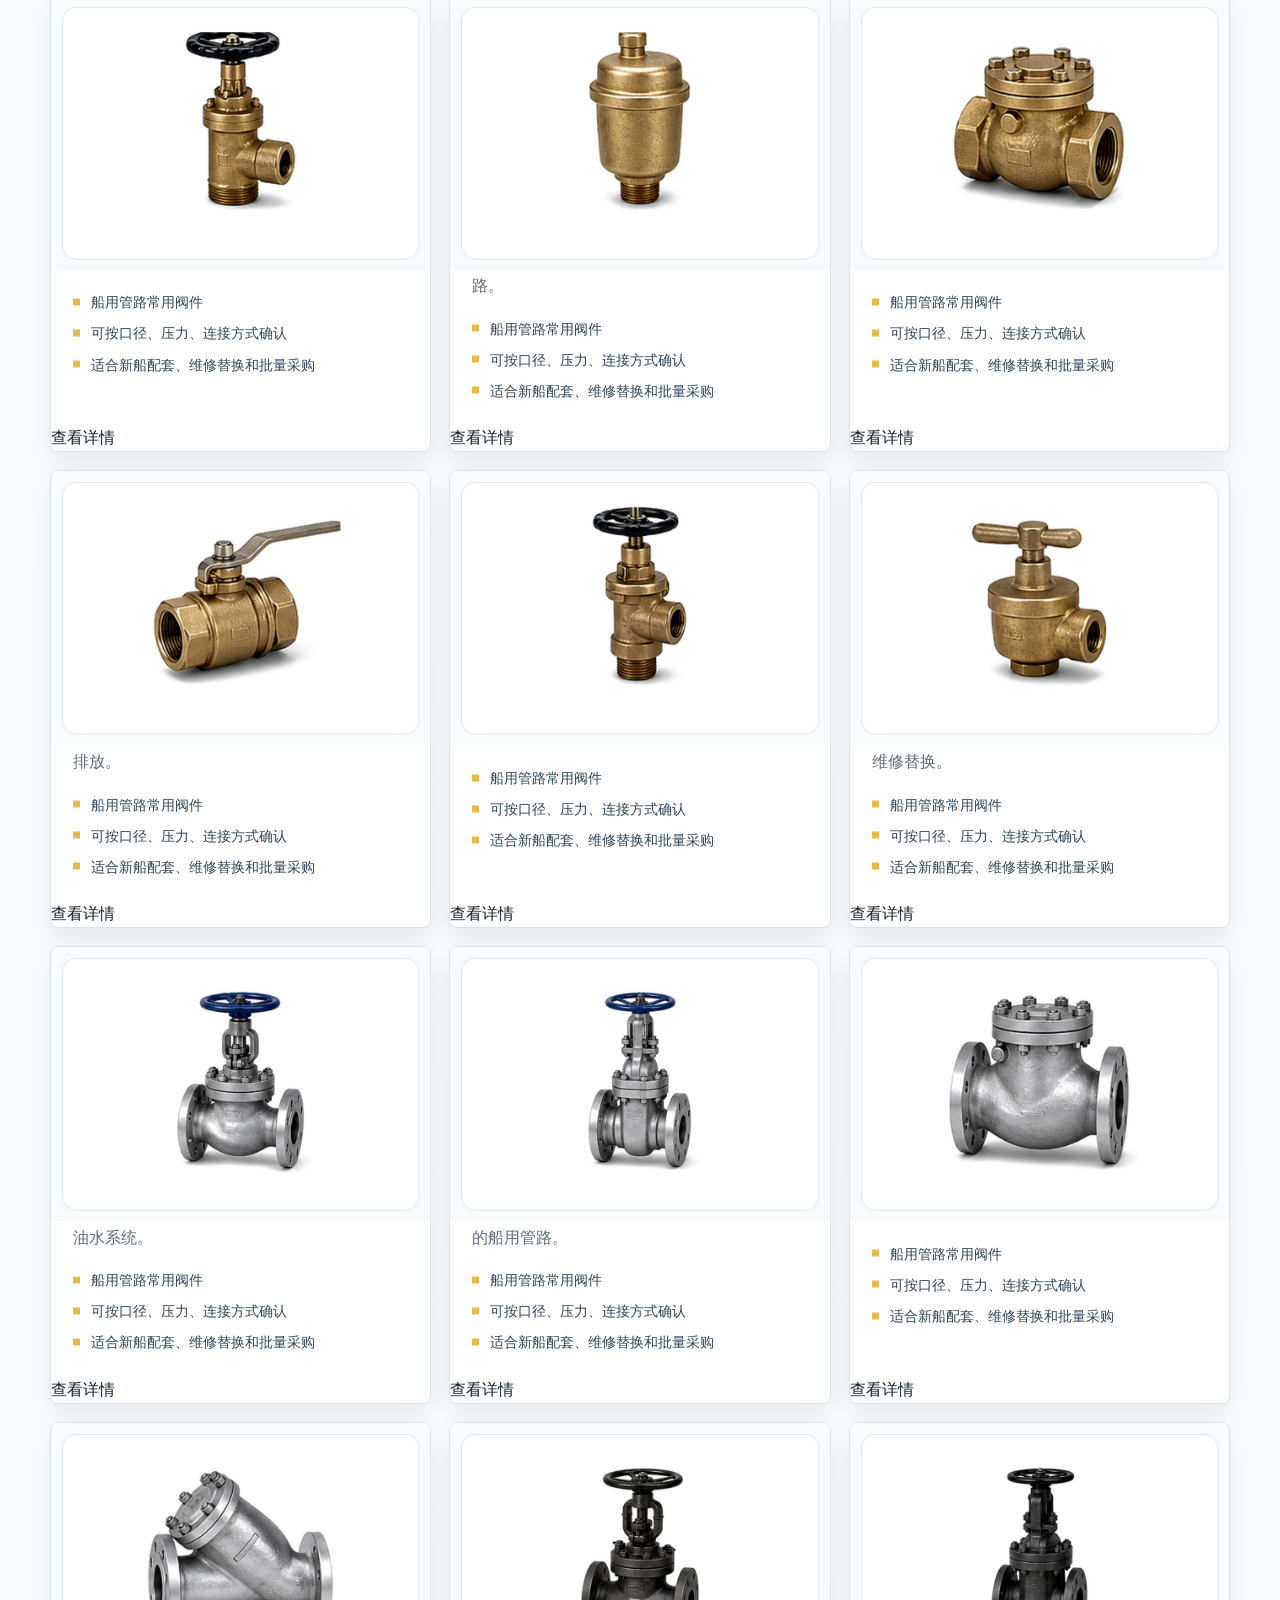
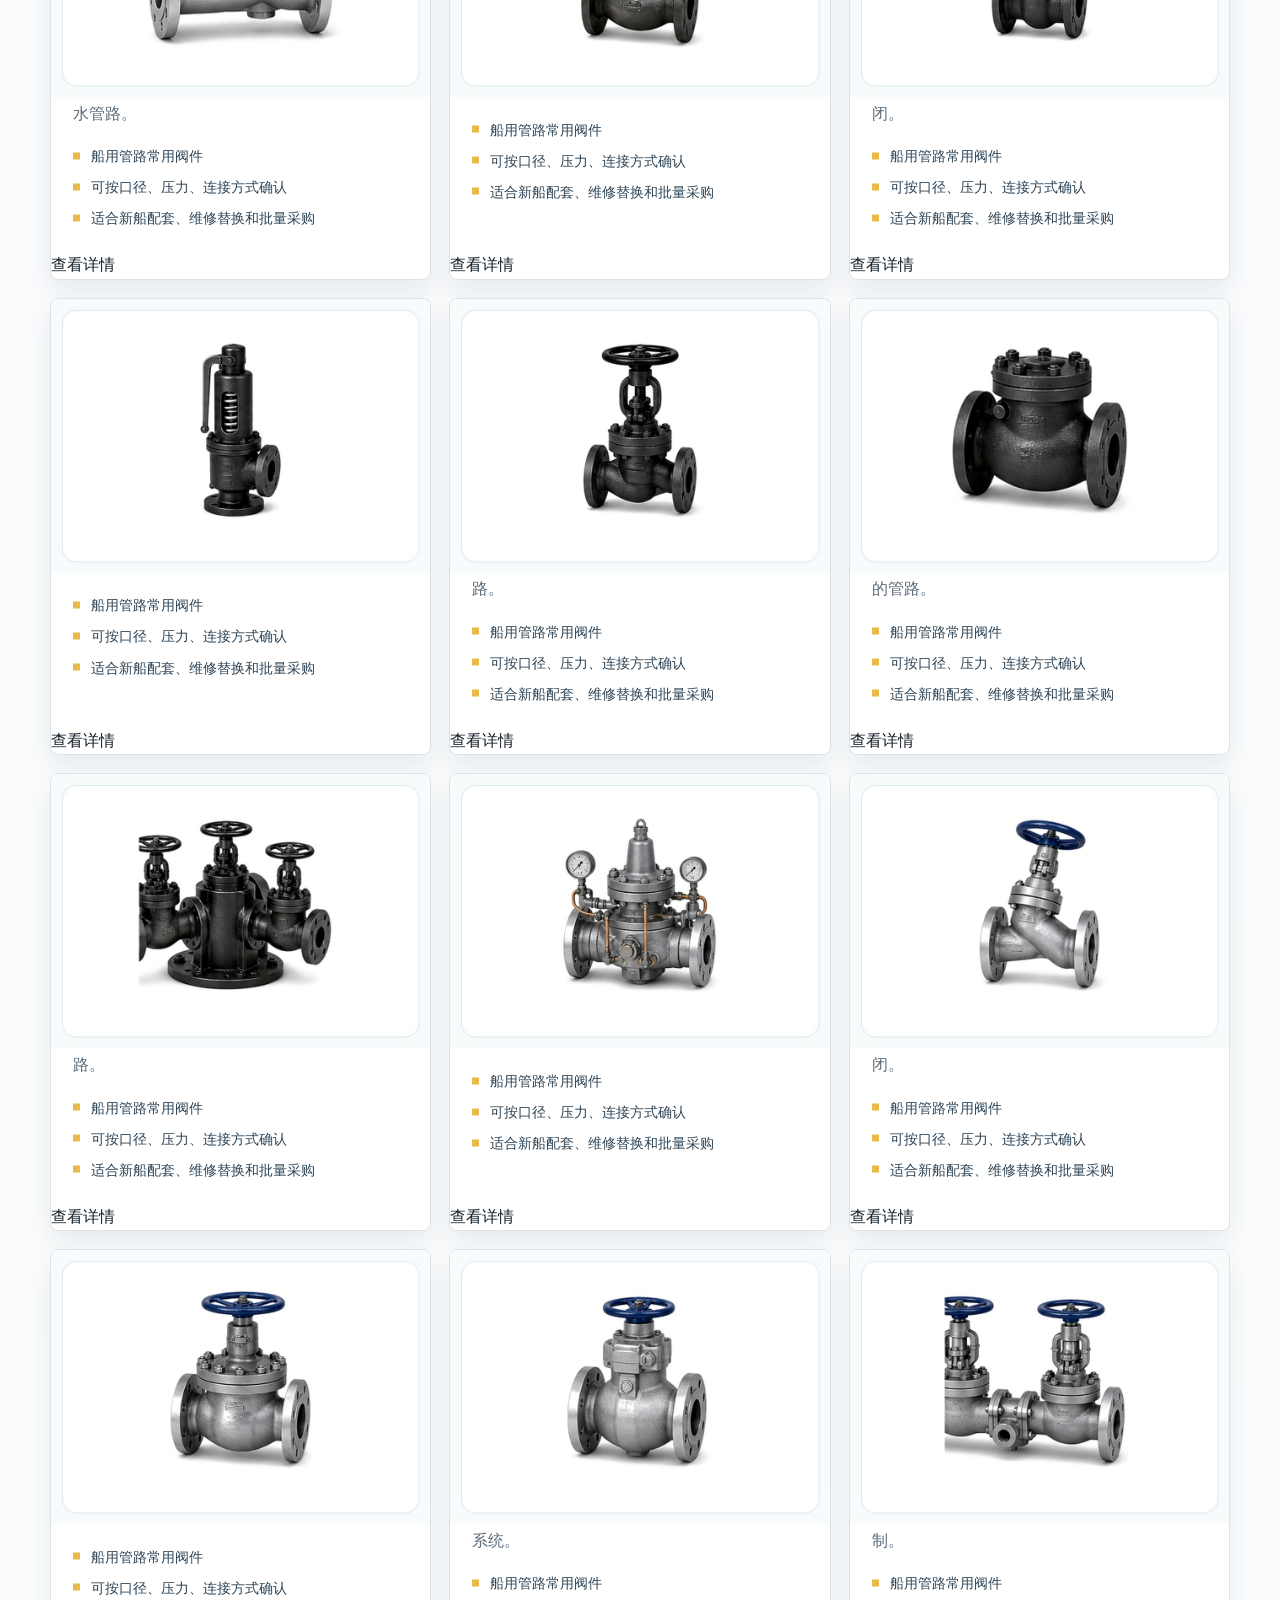
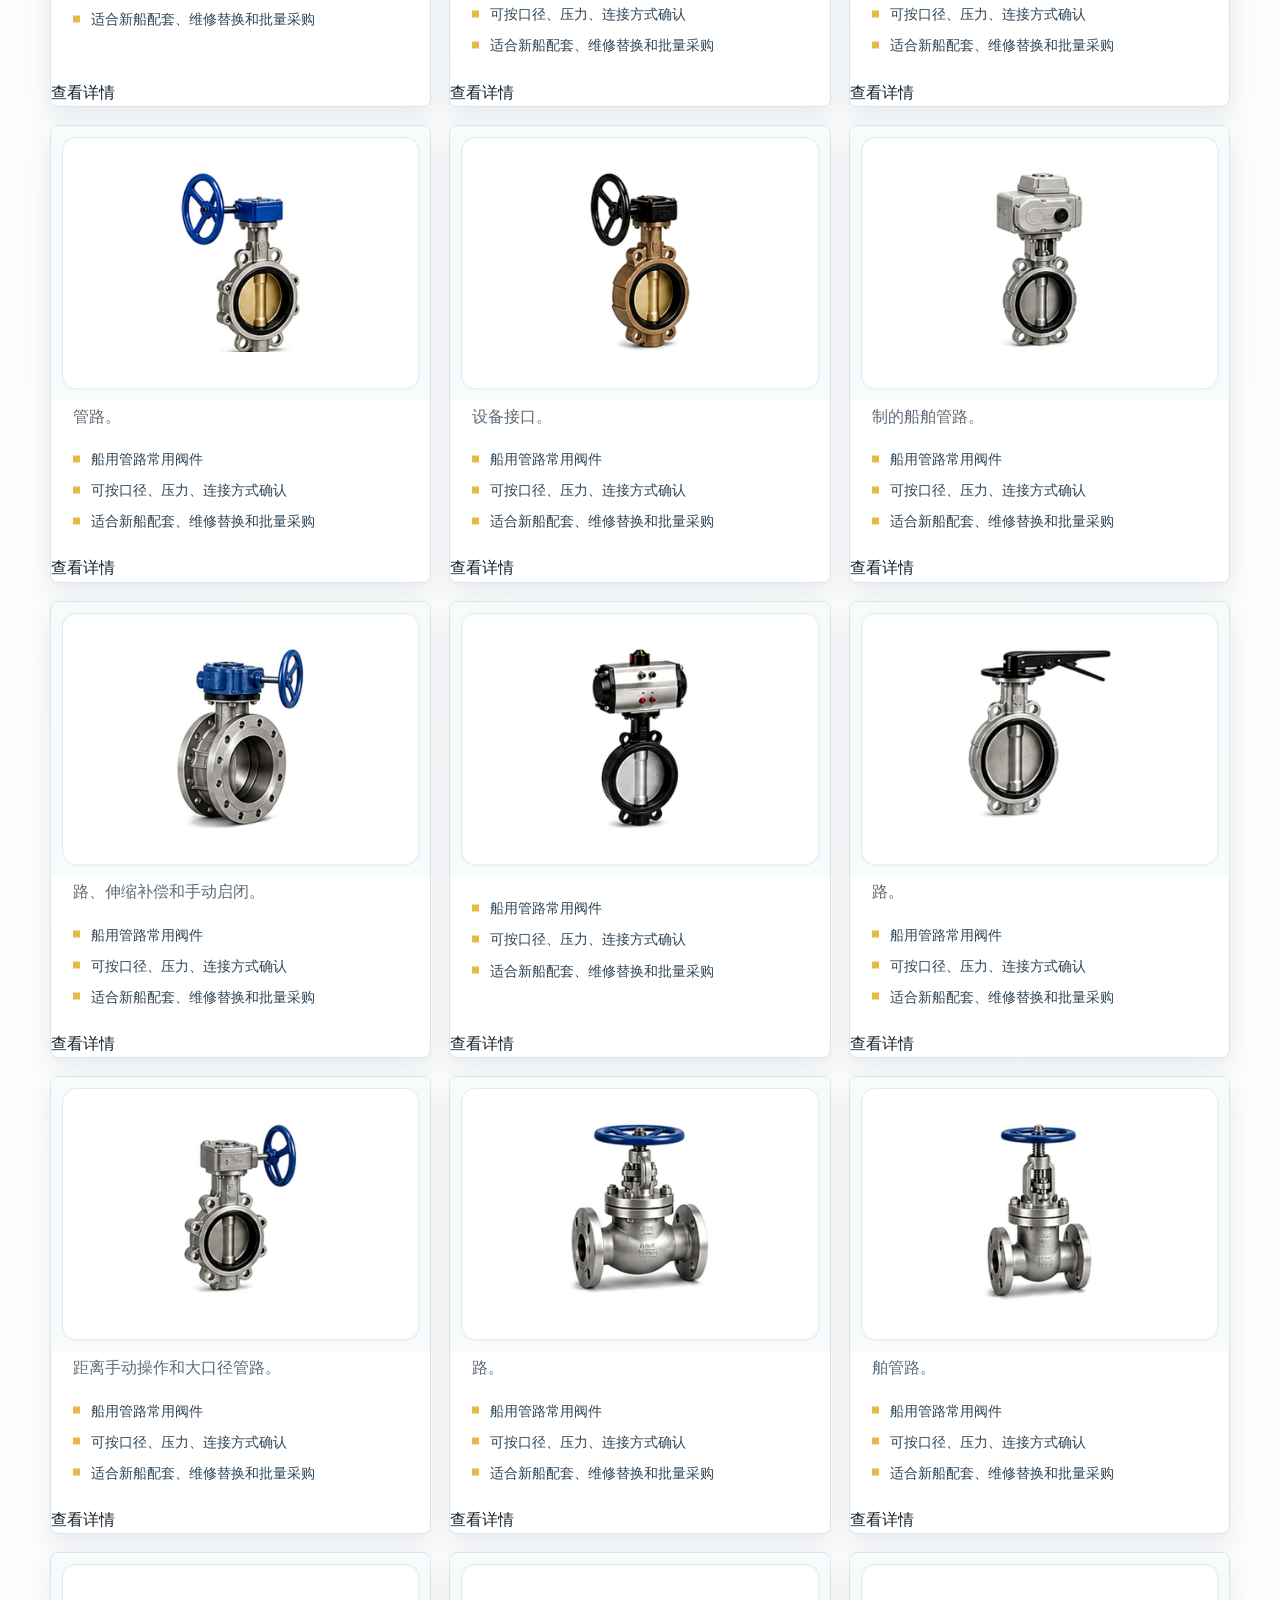
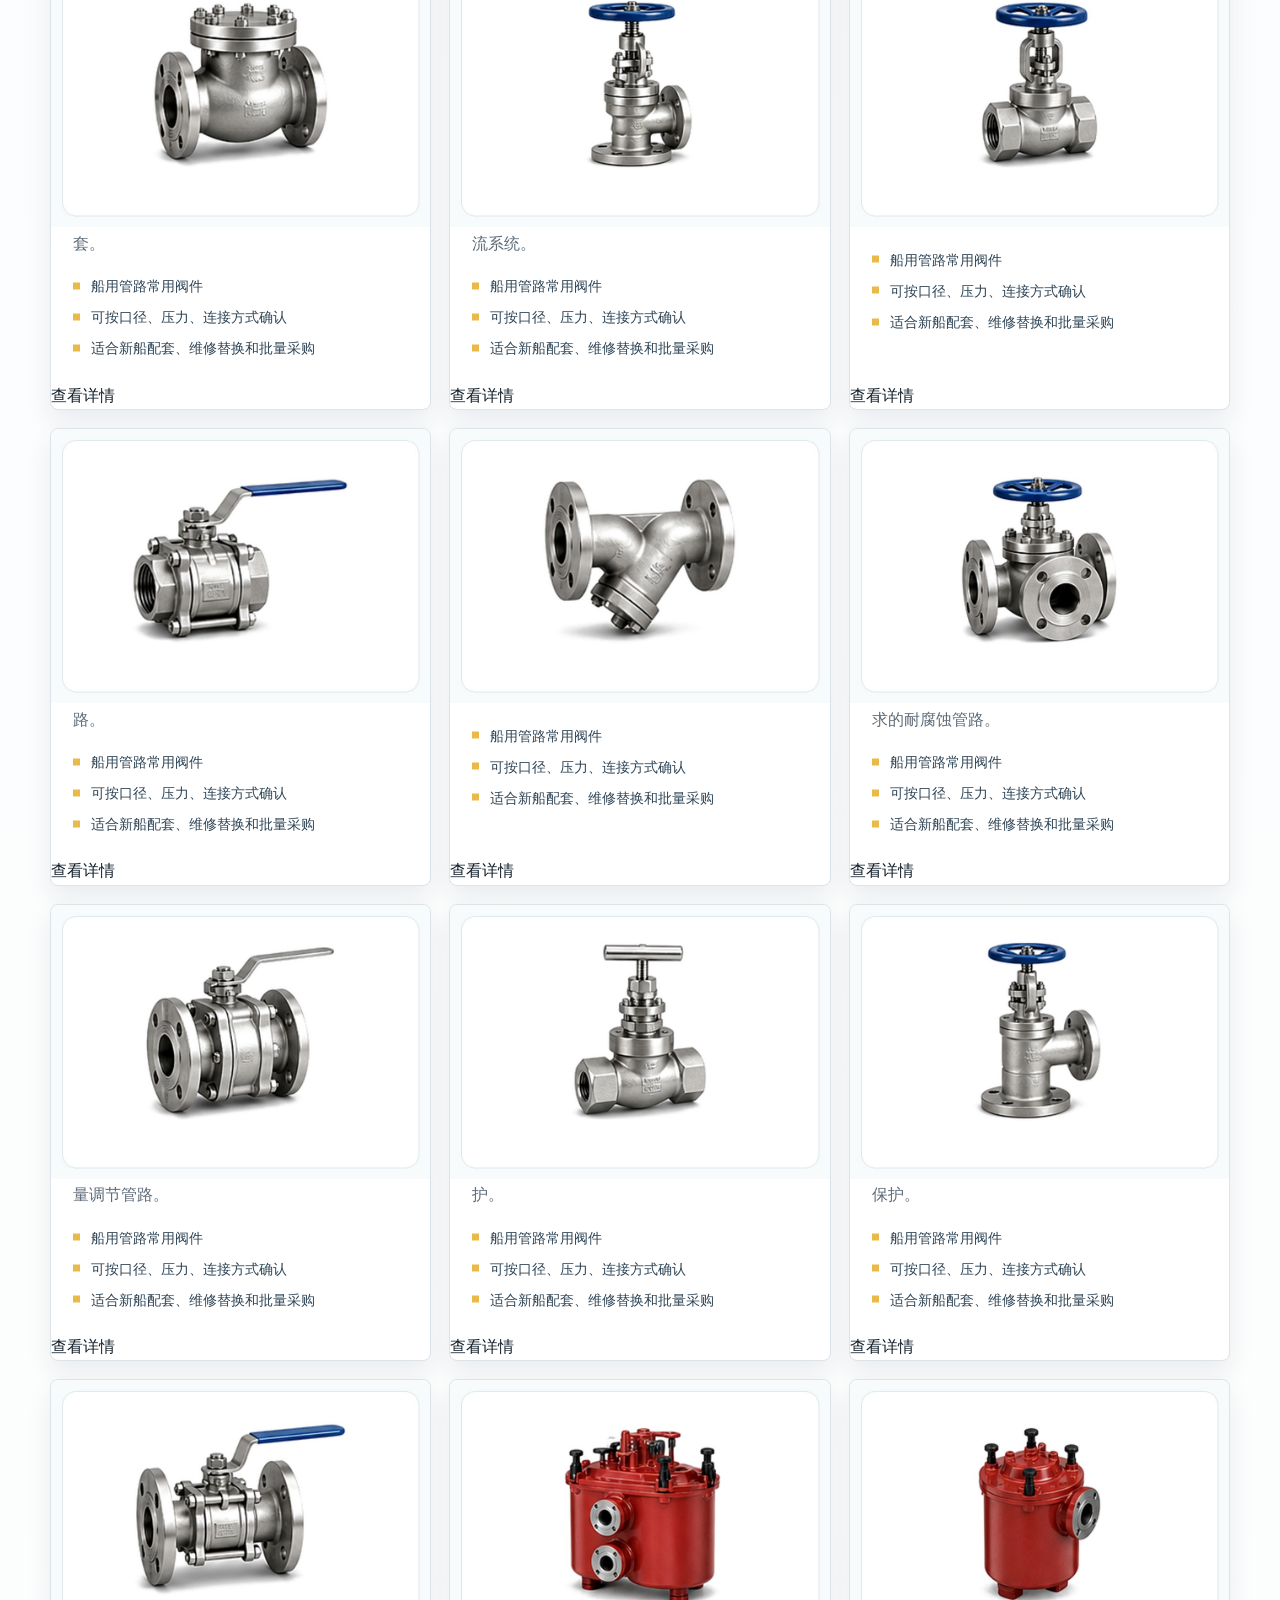
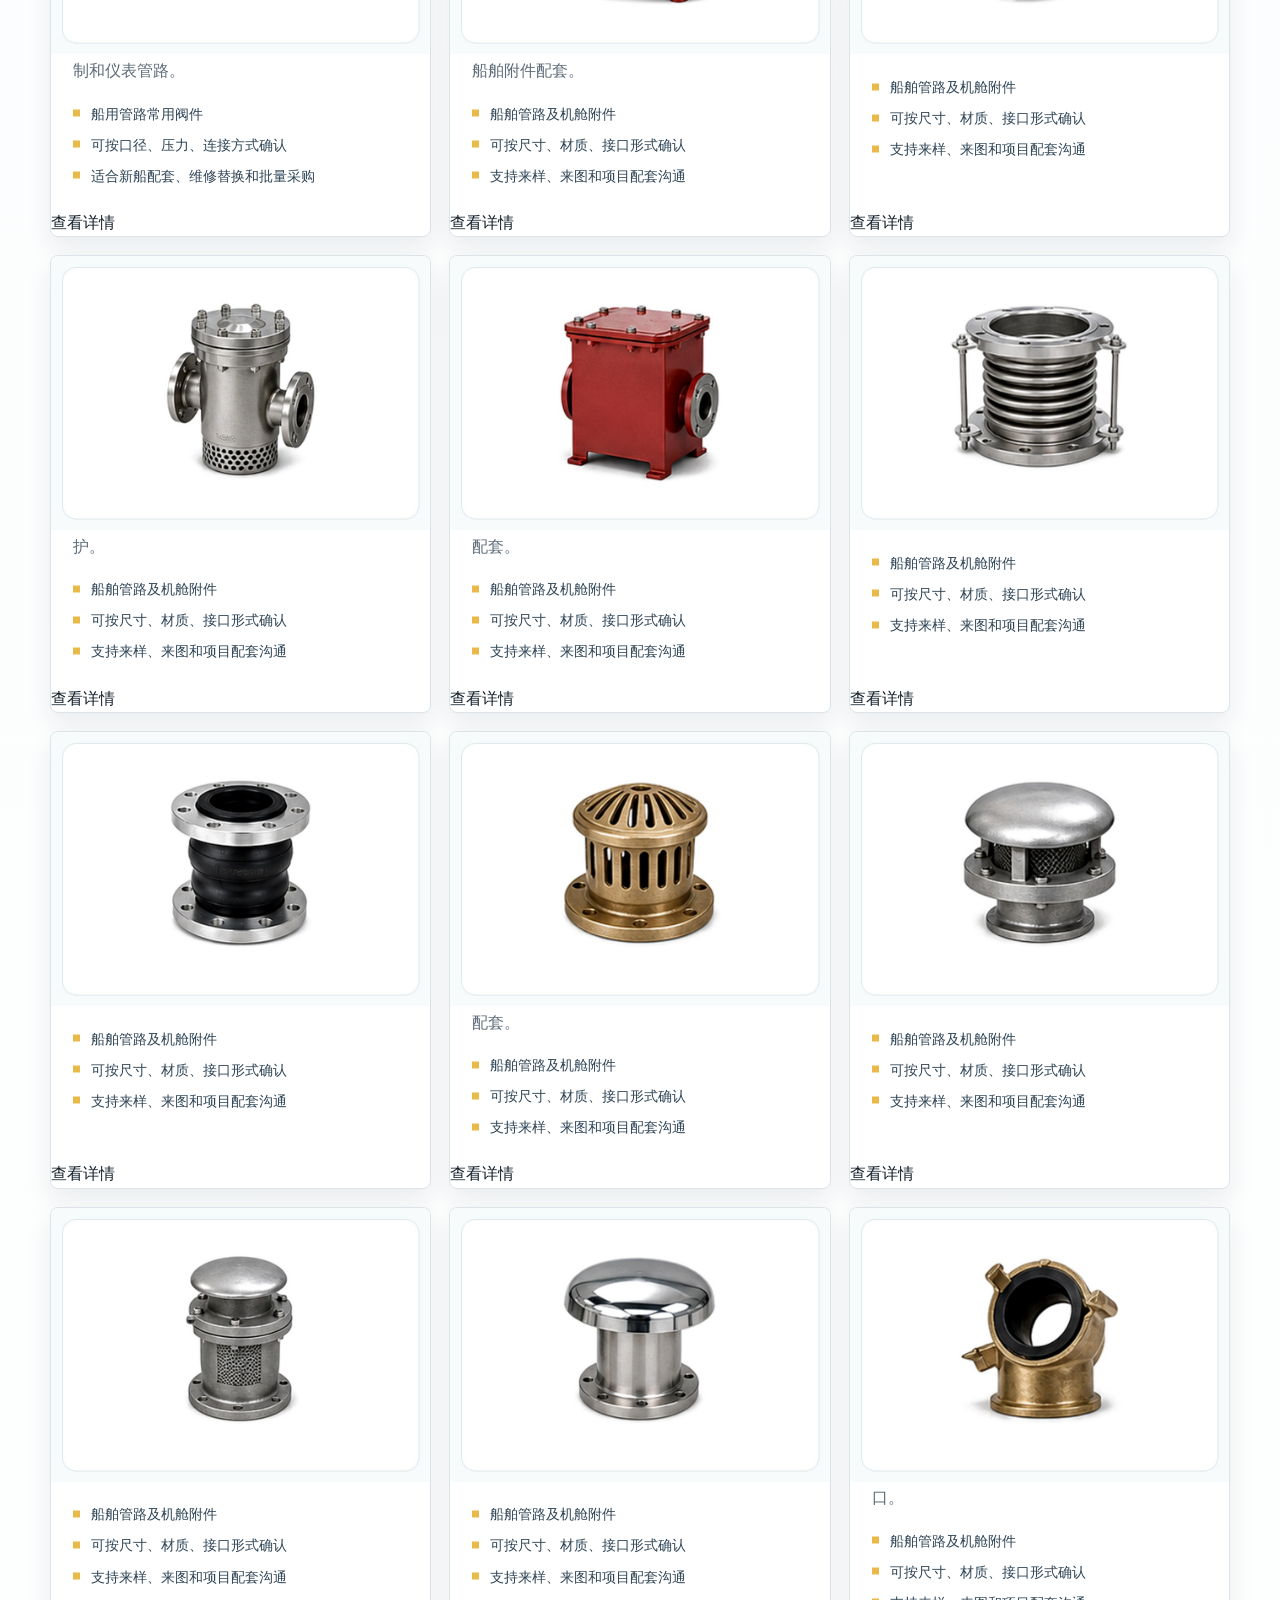
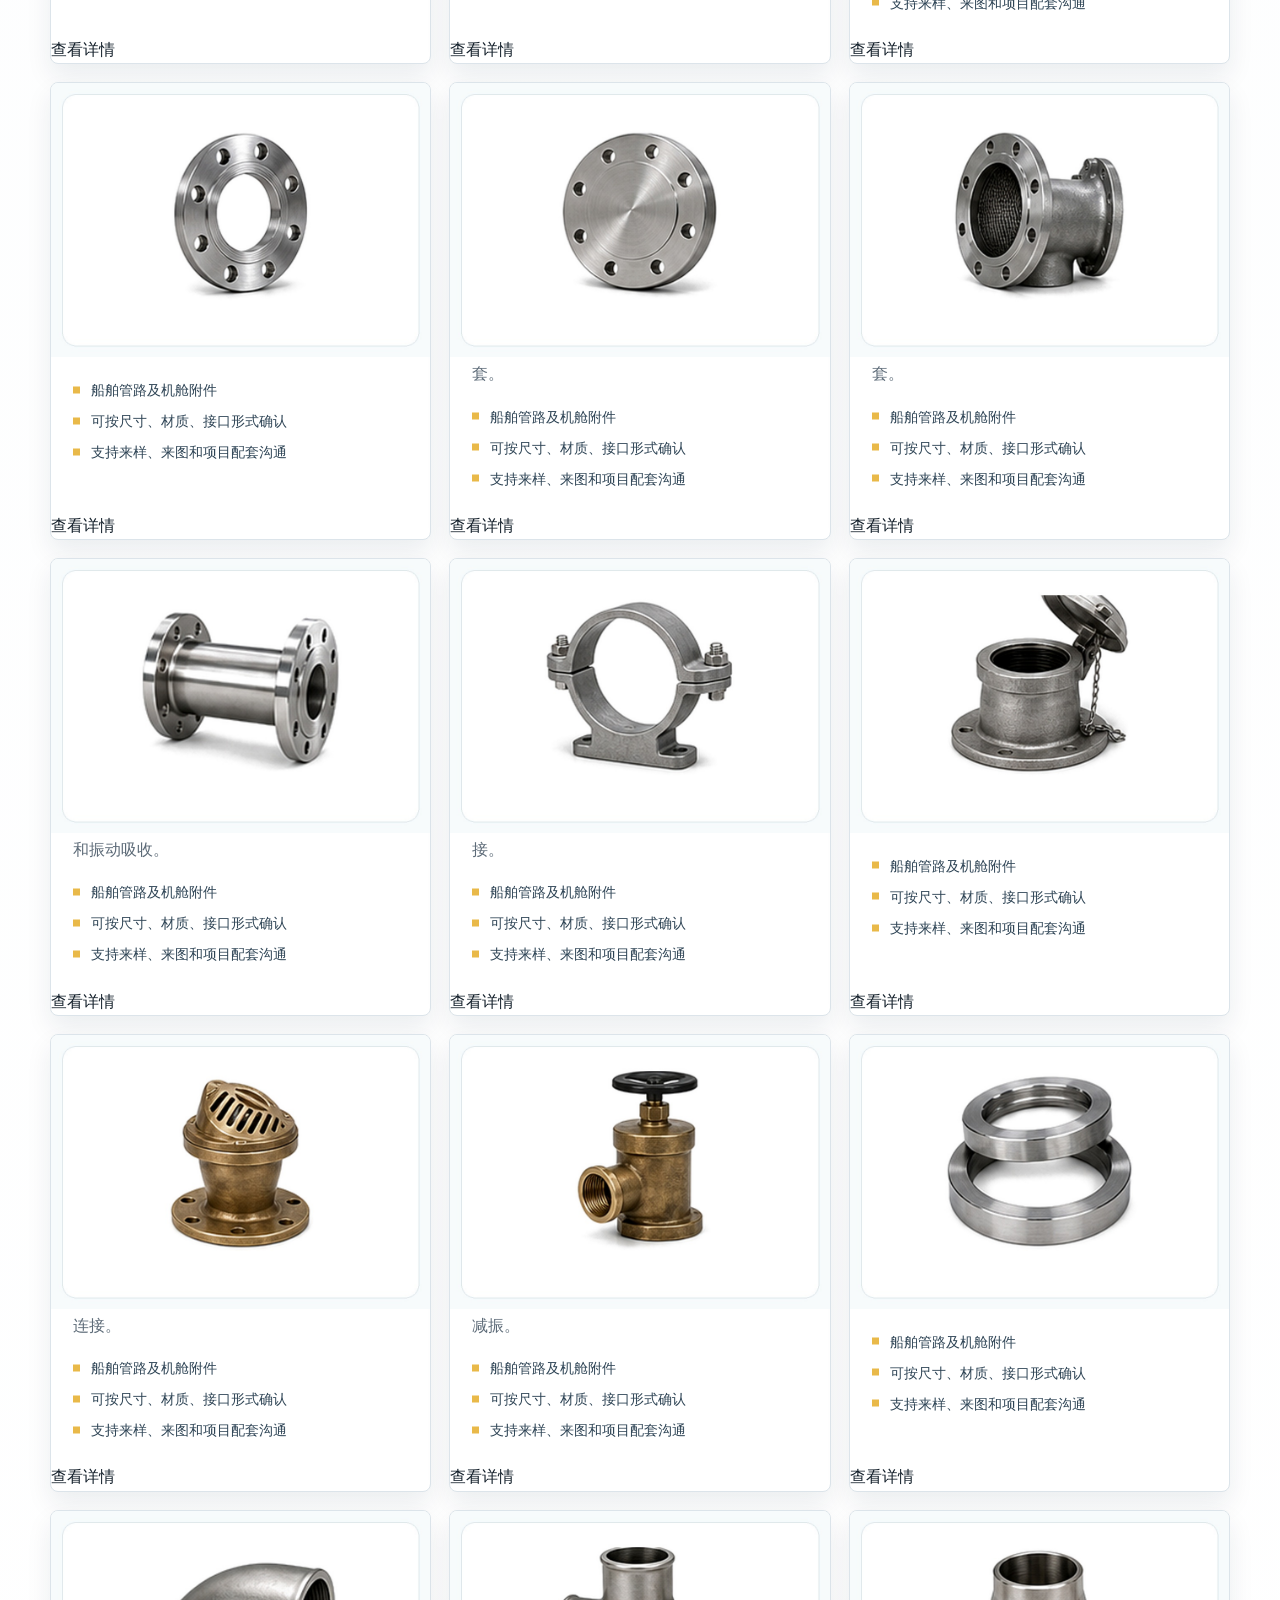
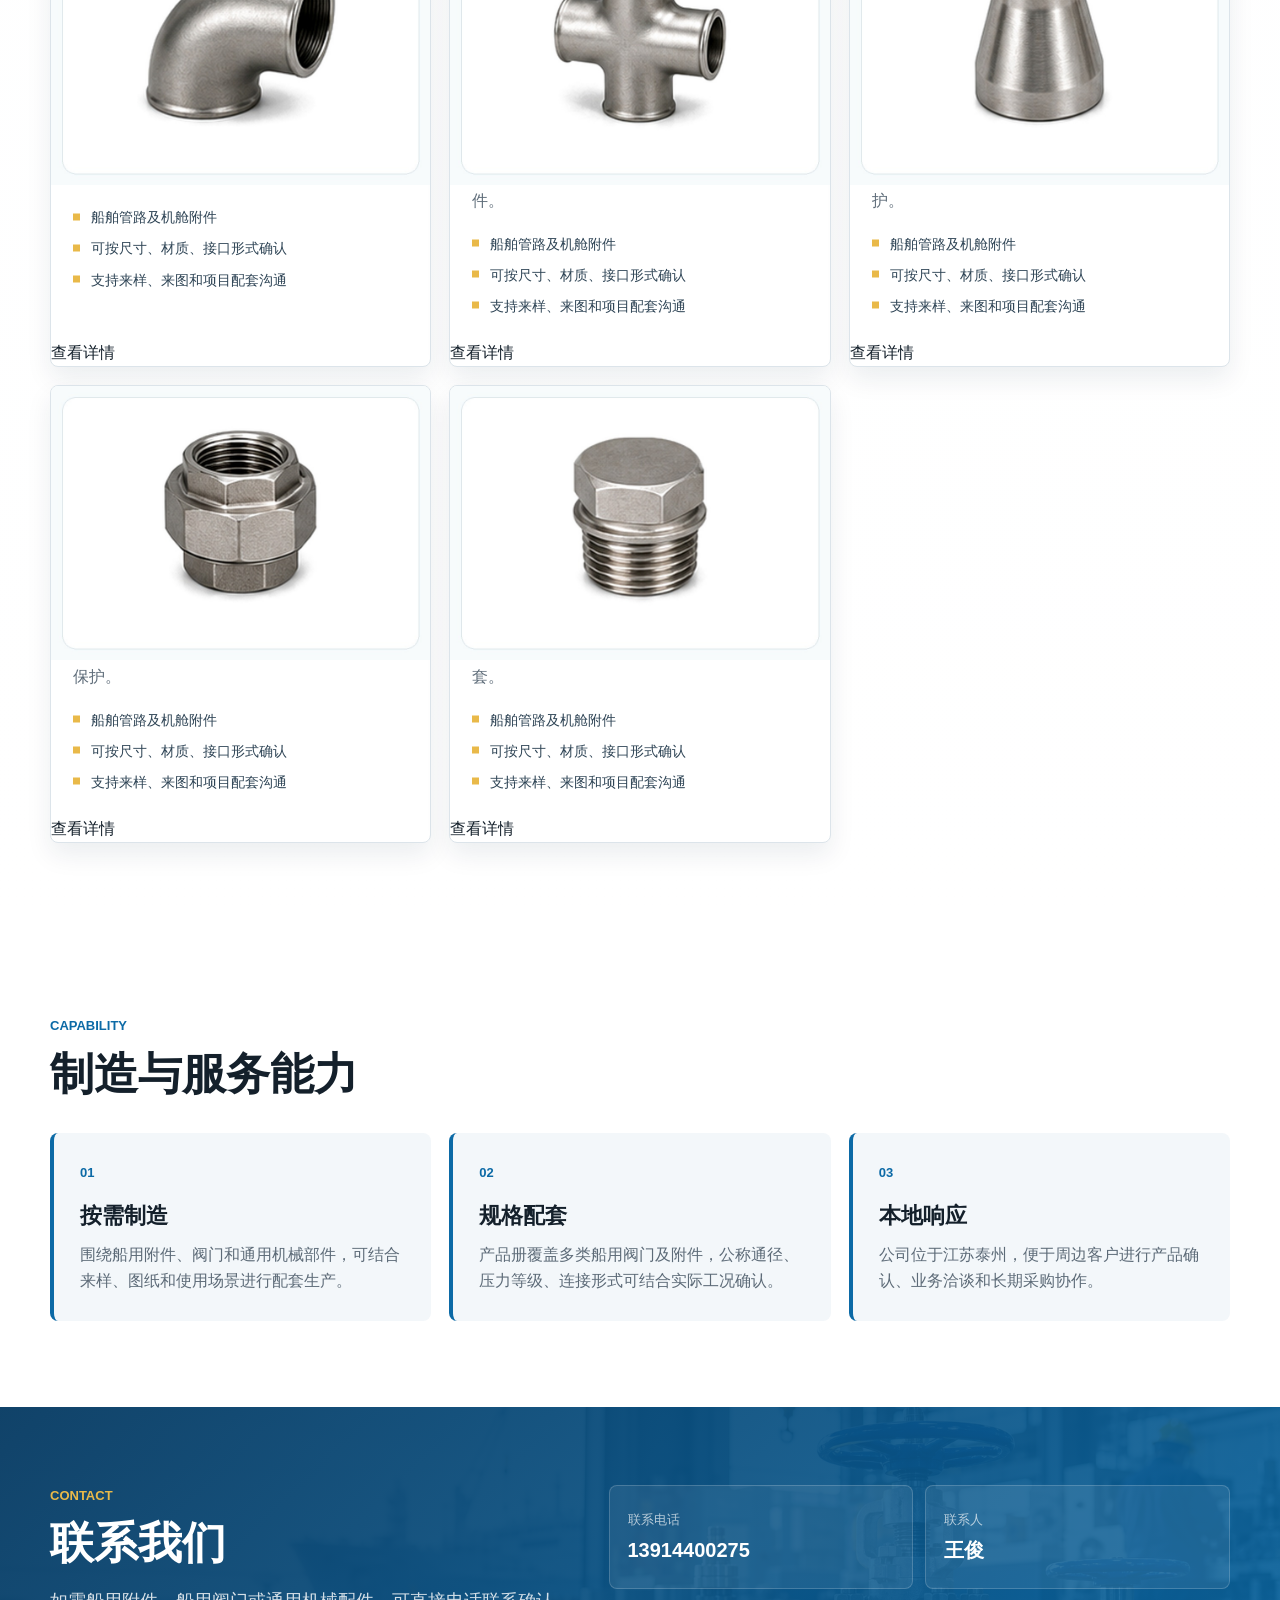
==== commit 99abdf45: "Add files via upload" ====
--- a/index.html
+++ b/index.html
@@ -146,8 +146,8 @@
           </div>
           <div class="catalog-actions">
             <a class="button button-secondary" href="catalog-overview.html">查看详细目录概览</a>
-            <a class="button button-primary" href="assets/jiyuan-product-catalog.pdf" target="_blank" rel="noopener">打开产品册 PDF</a>
-            <a class="button button-ghost" href="assets/jiyuan-product-catalog.pdf" download>下载备用</a>
+            <a class="button button-primary" href="assets/jiyuan-product-catalog.pdf?v=20260607-landscape" target="_blank" rel="noopener">打开产品册 PDF</a>
+            <a class="button button-ghost" href="assets/jiyuan-product-catalog.pdf?v=20260607-landscape" download="jiyuan-product-catalog.pdf">下载备用</a>
           </div>
         </div>
 
@@ -242,7 +242,7 @@
           <p class="product-detail-note" data-modal-detail></p>
           <div class="modal-actions">
             <a class="button button-primary" href="#contact" data-close-product>联系咨询</a>
-            <a class="button button-ghost" href="assets/jiyuan-product-catalog.pdf" target="_blank" rel="noopener">查看产品册</a>
+            <a class="button button-ghost" href="assets/jiyuan-product-catalog.pdf?v=20260607-landscape" target="_blank" rel="noopener">查看产品册</a>
           </div>
         </div>
       </section>
